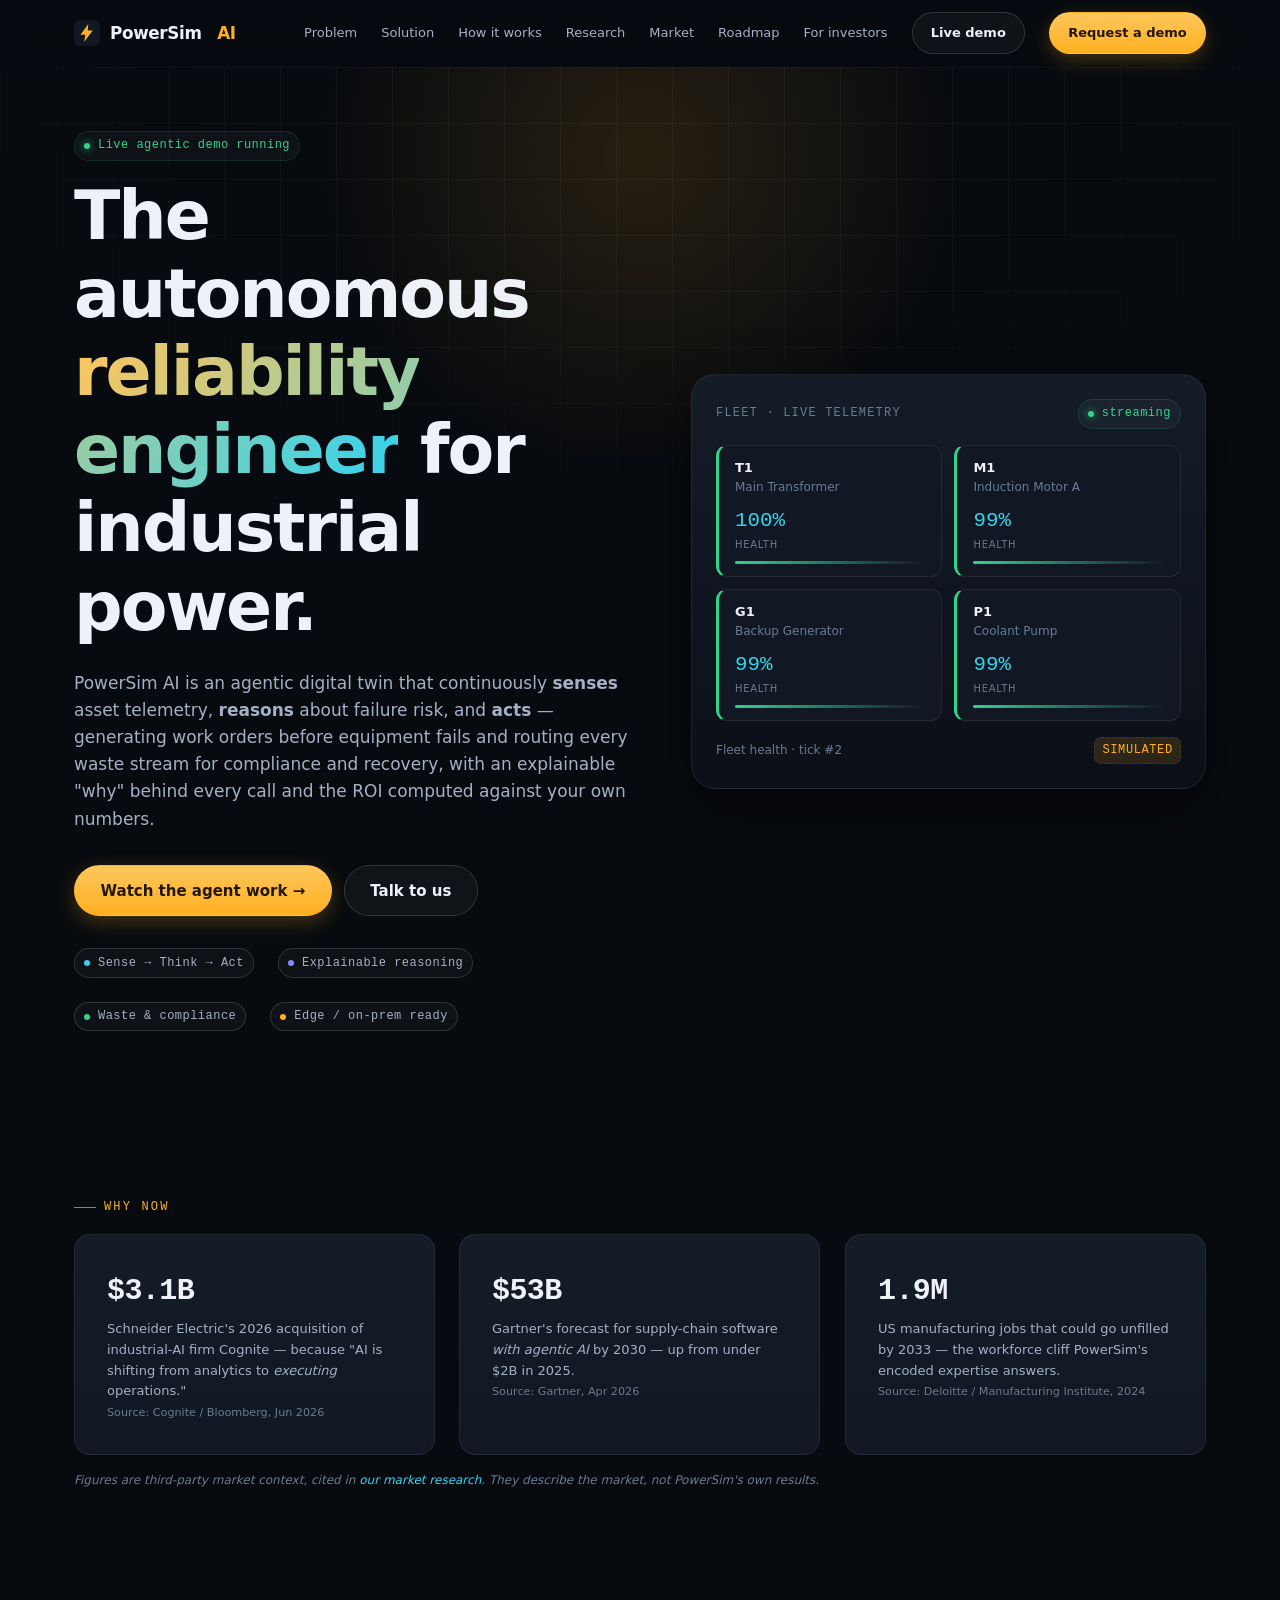
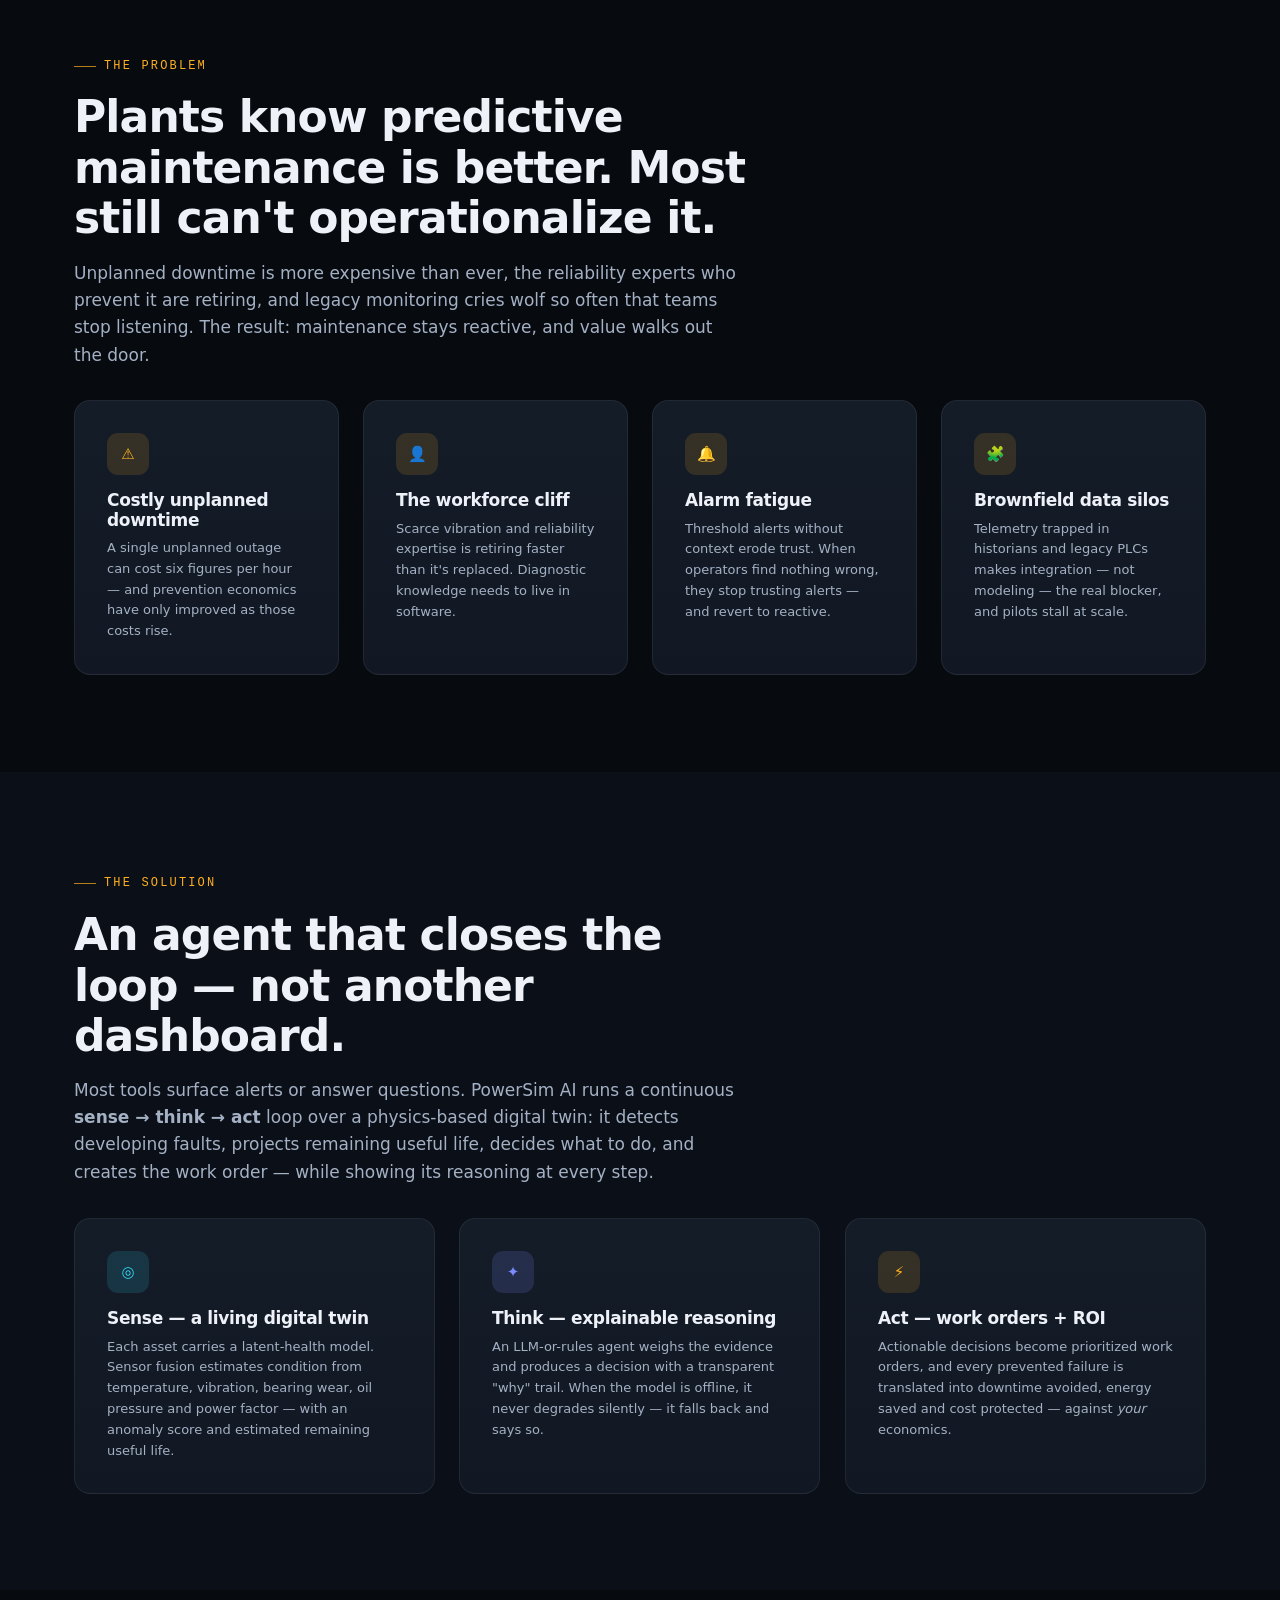
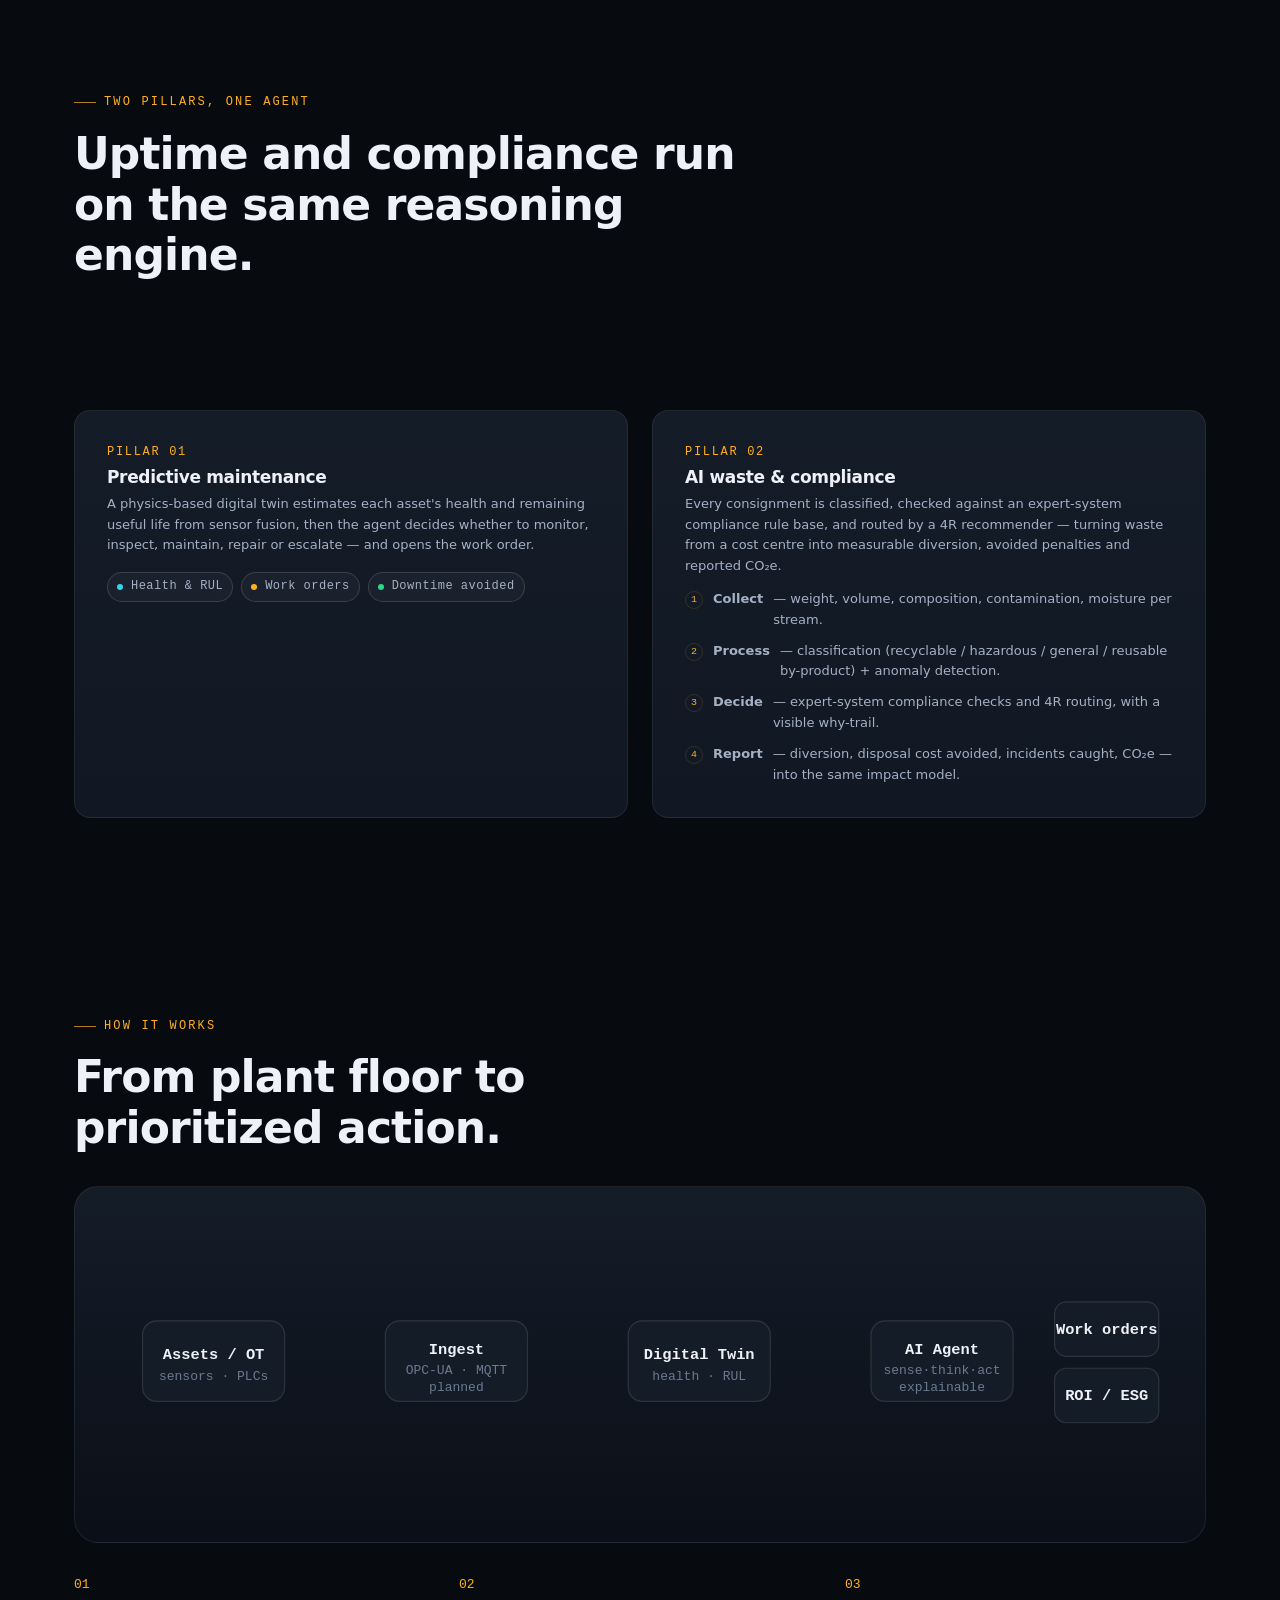
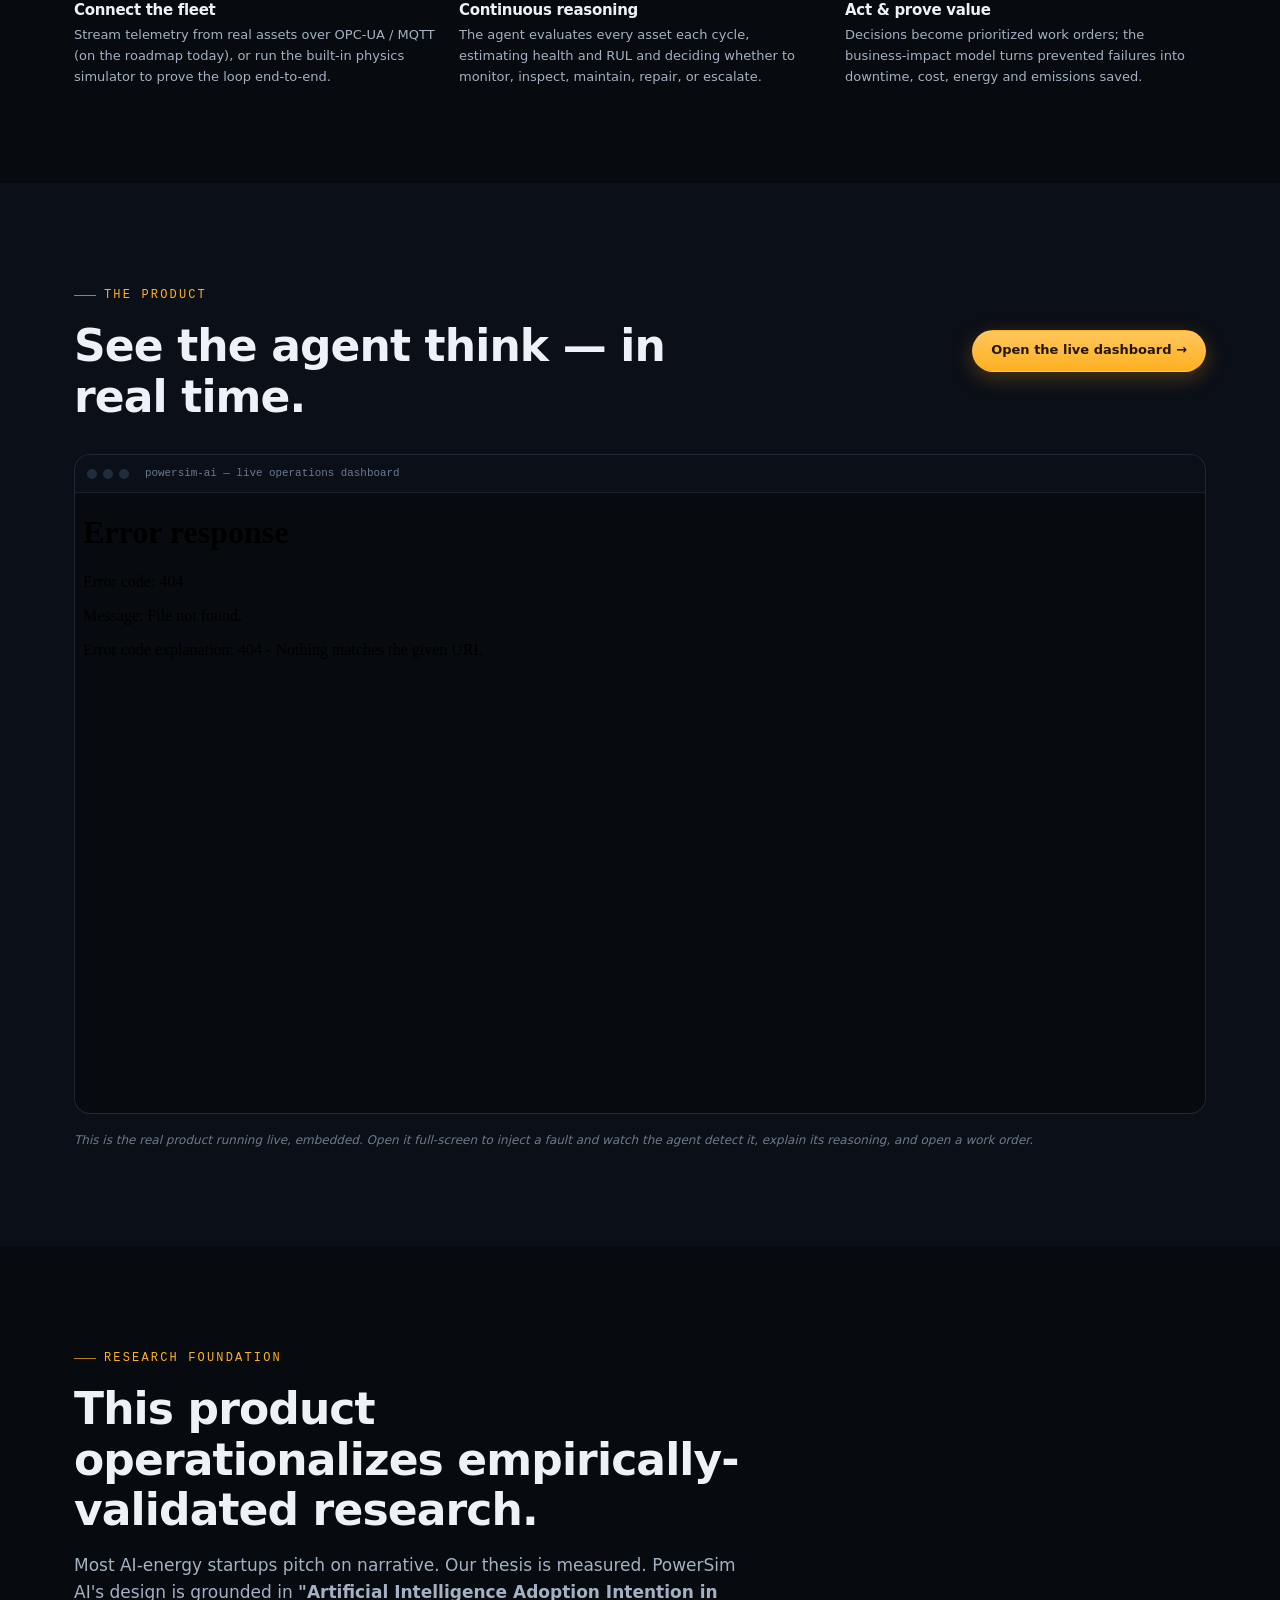
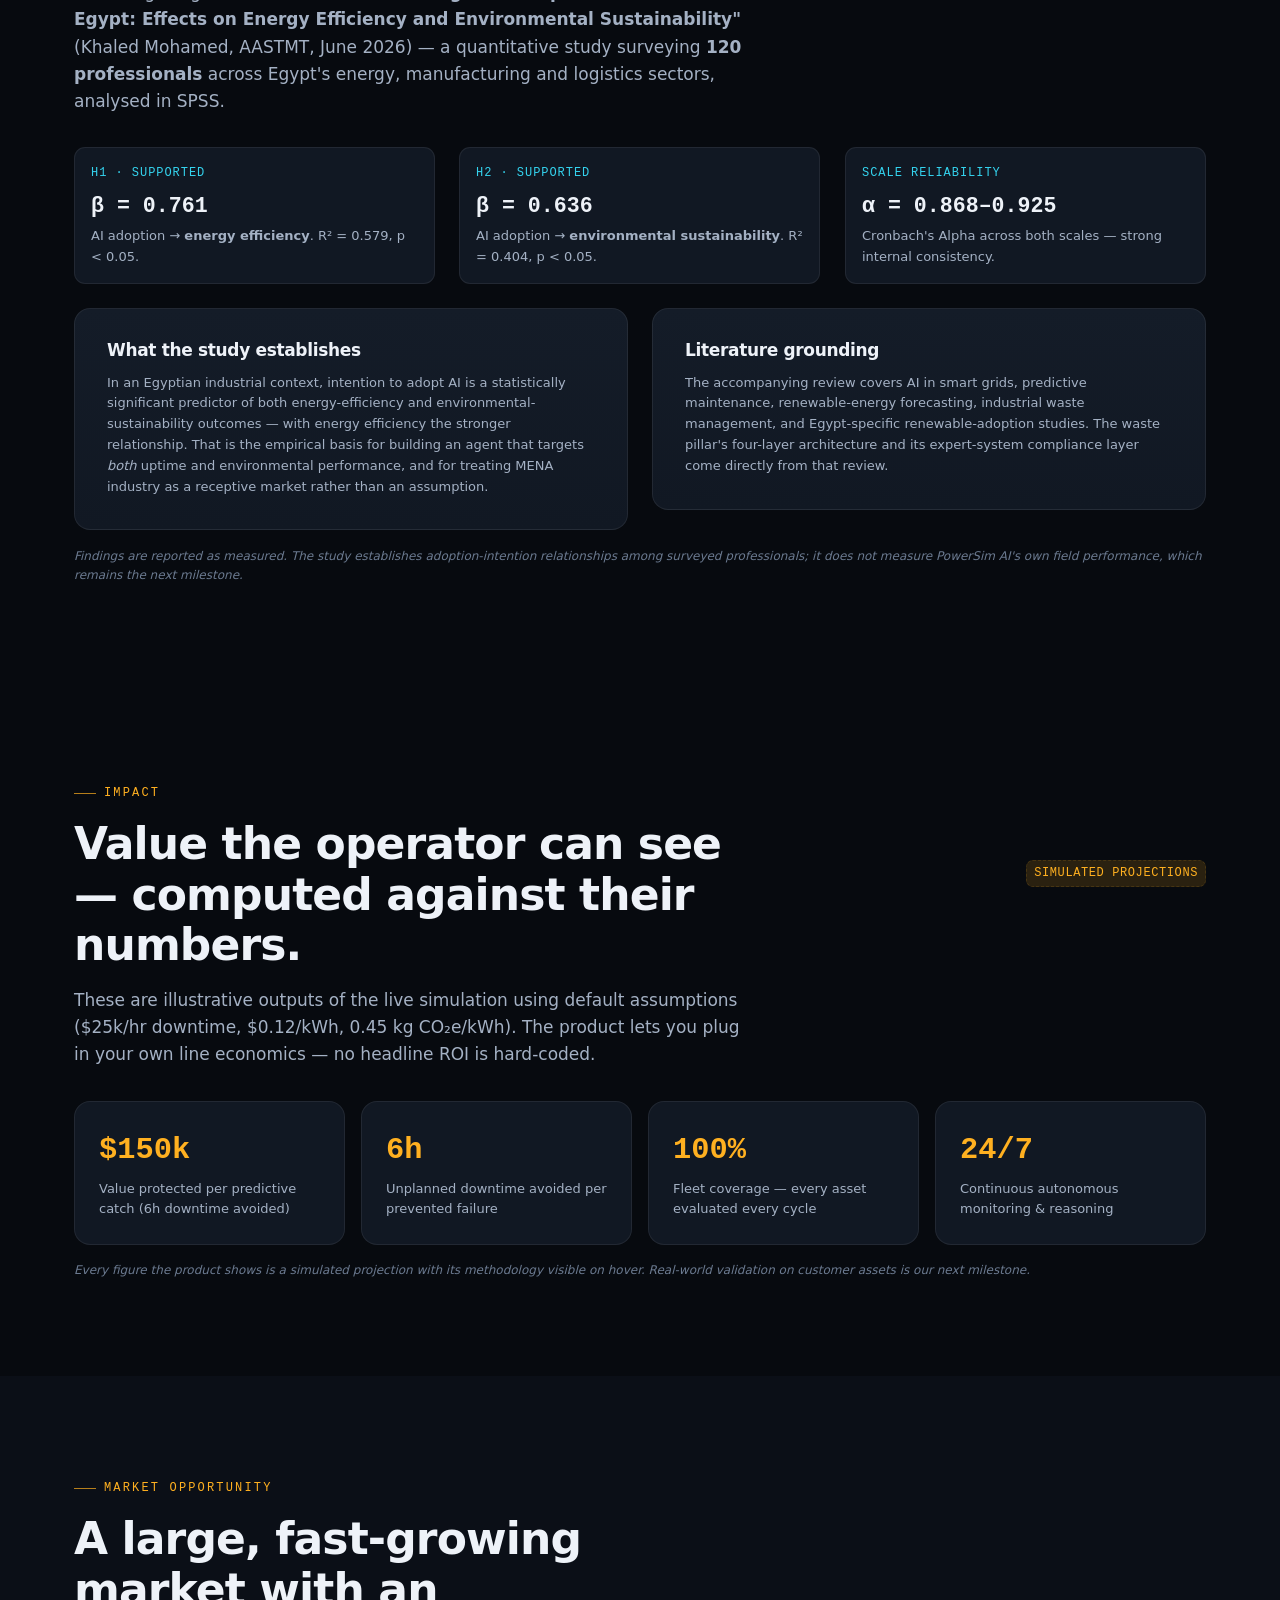
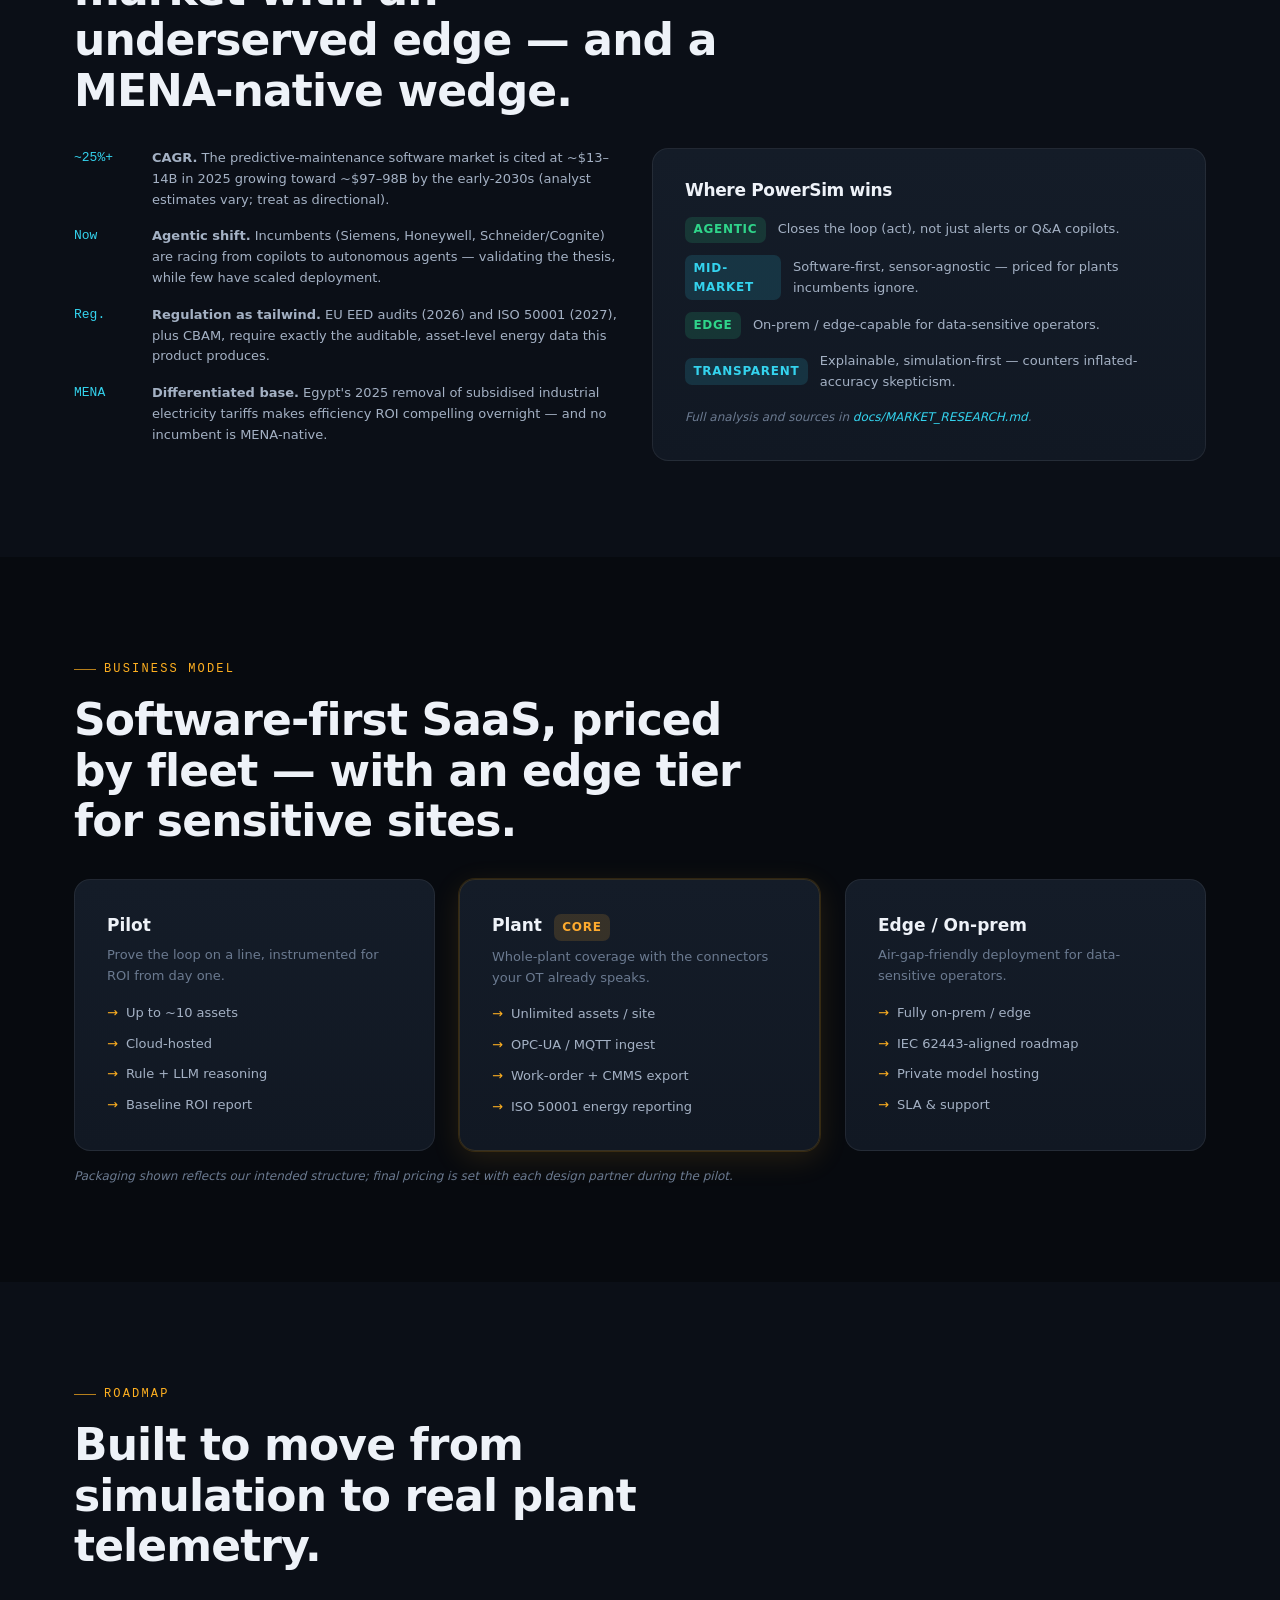
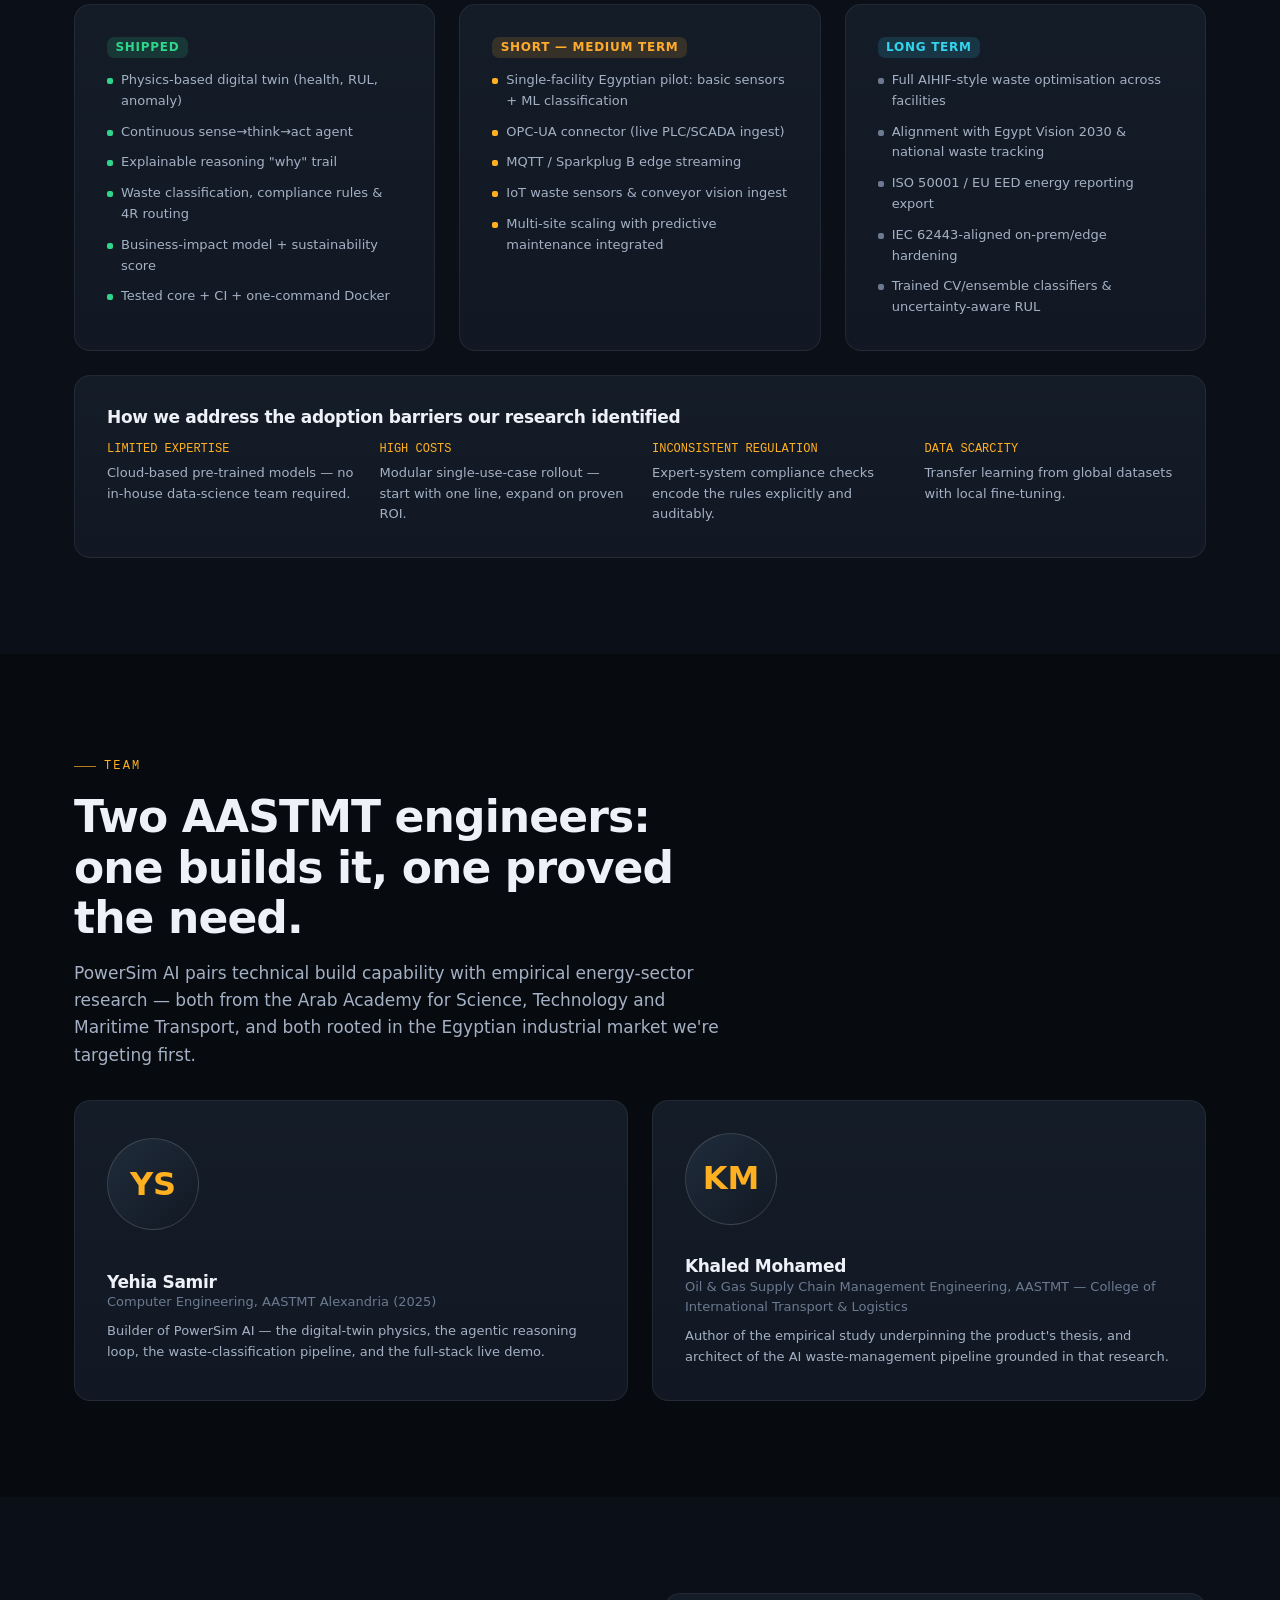
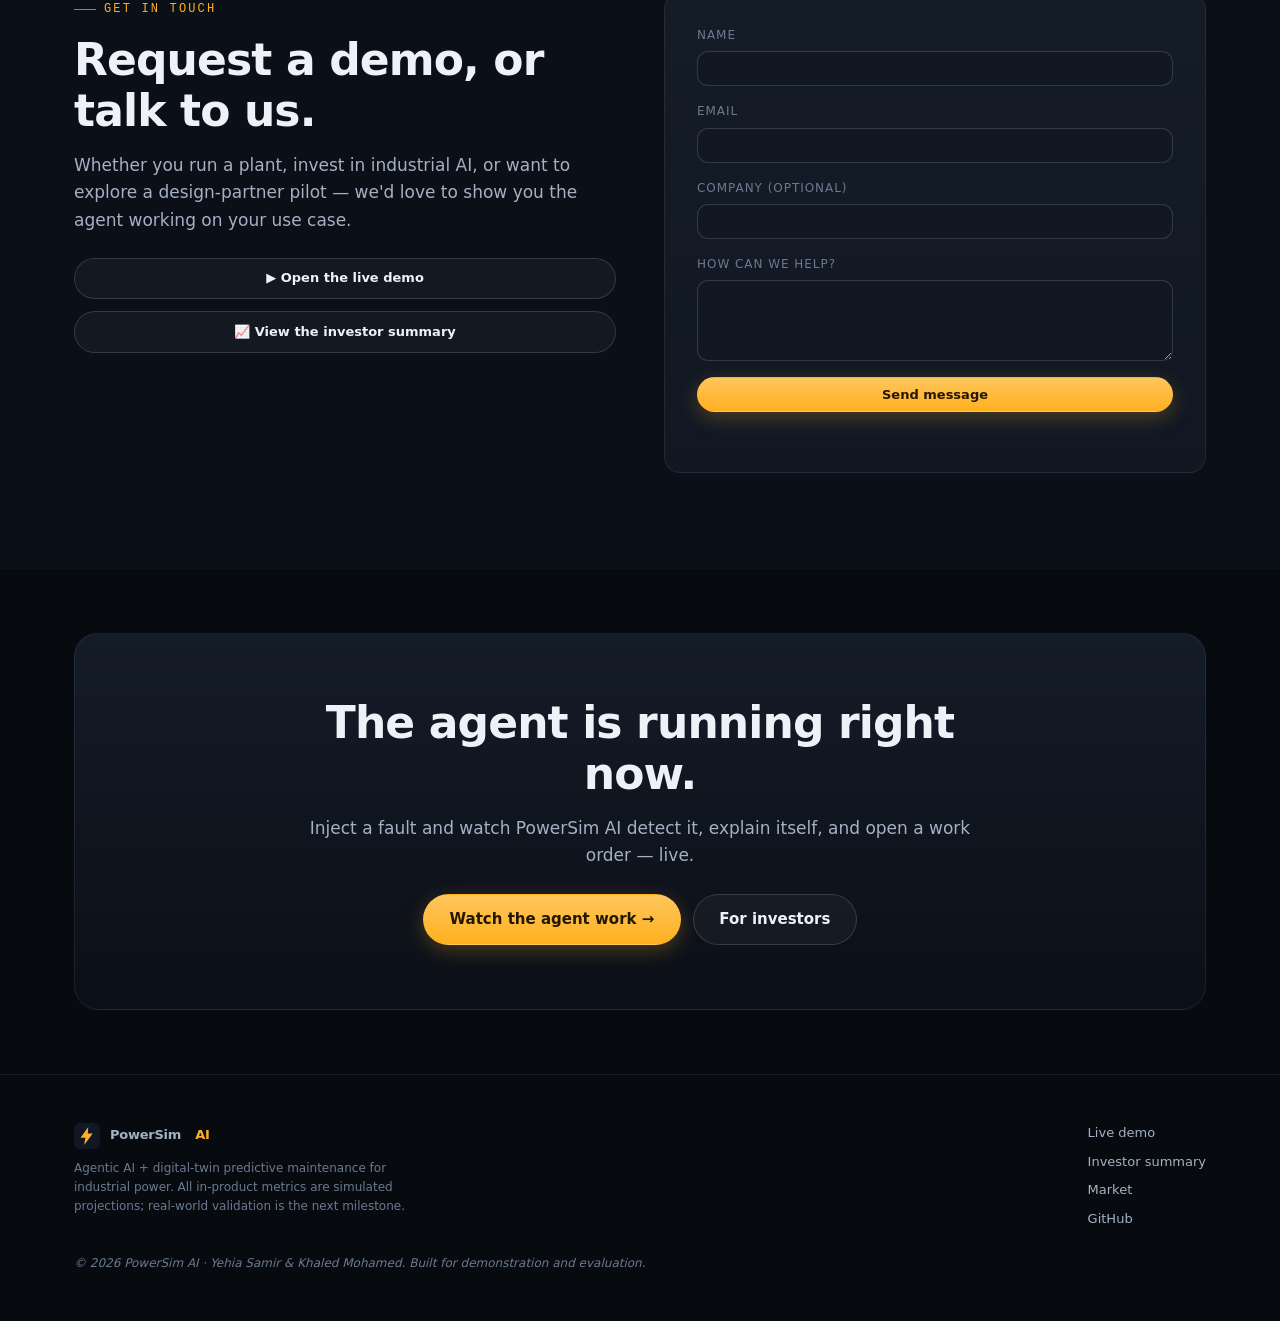
==== public/index.html @ 6324406c "feat(demo): client-side sim engine + static bundle for Vercel Vercel's serverless model has no alway" ====
<!DOCTYPE html>
<html lang="en">
<head>
  <meta charset="UTF-8" />
  <meta name="viewport" content="width=device-width, initial-scale=1.0" />
  <title>PowerSim AI — Autonomous predictive maintenance for industrial power</title>
  <meta name="description" content="PowerSim AI is an agentic digital twin that continuously senses, reasons, and acts on industrial power-asset health — catching failures before they happen and proving the ROI. Live, explainable, deployment-ready." />

  <!-- Open Graph / Twitter -->
  <meta property="og:type" content="website" />
  <meta property="og:title" content="PowerSim AI — Autonomous predictive maintenance for industrial power" />
  <meta property="og:description" content="An agentic digital twin that senses, reasons, and acts on industrial asset health — with an explainable why-trail and provable ROI." />
  <meta property="og:image" content="/static/assets/og-image.svg" />
  <meta name="twitter:card" content="summary_large_image" />
  <meta name="twitter:title" content="PowerSim AI — Autonomous predictive maintenance" />
  <meta name="twitter:description" content="Agentic digital twin for industrial power. Sense → think → act, explainable, deployment-ready." />

  <link rel="icon" href="data:image/svg+xml,%3Csvg xmlns='http://www.w3.org/2000/svg' viewBox='0 0 32 32'%3E%3Crect width='32' height='32' rx='7' fill='%23070a0f'/%3E%3Cpath d='M17.5 5 8 18h6l-1.5 9L23 13h-6z' fill='%23ffb020'/%3E%3C/svg%3E" />
  <link rel="stylesheet" href="/static/assets/design-system.css" />
  <style>
    /* ---- Page-specific ---- */
    .nav {
      position: sticky; top: 0; z-index: 50;
      backdrop-filter: blur(12px);
      background: rgba(7, 10, 15, 0.6);
      border-bottom: 1px solid transparent;
      transition: background 0.3s, border-color 0.3s;
    }
    .nav.scrolled { background: rgba(7, 10, 15, 0.9); border-bottom-color: var(--border); }
    .nav-inner { display: flex; align-items: center; justify-content: space-between; height: 66px; }
    .brand { display: flex; align-items: center; gap: 10px; font-weight: 800; color: var(--text-0); letter-spacing: -0.02em; font-size: 1.05rem; }
    .brand svg { width: 26px; height: 26px; }
    .nav-links { display: flex; align-items: center; gap: var(--s-5); }
    .nav-links a.link { font-size: var(--fs-sm); color: var(--text-1); transition: color 0.2s; }
    .nav-links a.link:hover { color: var(--text-0); }
    .nav-toggle { display: none; background: none; border: 0; color: var(--text-0); cursor: pointer; }

    /* Hero */
    .hero { position: relative; overflow: hidden; padding-top: var(--s-8); padding-bottom: var(--s-9); }
    .hero-glow { position: absolute; top: -20%; left: 50%; transform: translateX(-50%); width: 900px; height: 600px;
      background: radial-gradient(circle, rgba(255,176,32,0.13), transparent 60%); pointer-events: none; }
    .hero-inner { position: relative; display: grid; grid-template-columns: 1.05fr 0.95fr; gap: var(--s-7); align-items: center; }
    .hero h1 { font-size: var(--fs-3xl); letter-spacing: -0.03em; }
    .hero h1 .grad { background: linear-gradient(120deg, var(--accent-hi), var(--cyan)); -webkit-background-clip: text; background-clip: text; color: transparent; }
    .hero p.lead { margin-top: var(--s-5); font-size: var(--fs-md); color: var(--text-1); max-width: 54ch; }
    .hero-cta { margin-top: var(--s-6); display: flex; gap: var(--s-3); flex-wrap: wrap; }
    .hero-meta { margin-top: var(--s-6); display: flex; gap: var(--s-5); flex-wrap: wrap; align-items: center; }

    /* Hero panel — live telemetry mock */
    .hero-panel { background: linear-gradient(180deg, var(--surface), var(--bg-1)); border: 1px solid var(--border); border-radius: var(--r-xl); padding: var(--s-5); box-shadow: var(--shadow-lg); }
    .hp-head { display: flex; justify-content: space-between; align-items: center; margin-bottom: var(--s-4); }
    .hp-title { font-family: var(--font-mono); font-size: var(--fs-xs); letter-spacing: 0.1em; text-transform: uppercase; color: var(--text-2); }
    .hp-assets { display: grid; grid-template-columns: 1fr 1fr; gap: var(--s-3); }
    .hp-asset { background: var(--bg-2); border: 1px solid var(--border); border-radius: var(--r-md); padding: var(--s-3) var(--s-4); border-left: 3px solid var(--ok); }
    .hp-asset.warn { border-left-color: var(--warn); }
    .hp-asset.crit { border-left-color: var(--crit); }
    .hp-asset .id { font-weight: 700; color: var(--text-0); font-size: var(--fs-sm); }
    .hp-asset .nm { font-size: var(--fs-xs); color: var(--text-2); }
    .hp-asset .val { font-family: var(--font-mono); font-size: 1.3rem; color: var(--cyan); margin-top: 6px; }
    .hp-asset .lbl { font-size: 0.62rem; color: var(--text-2); text-transform: uppercase; letter-spacing: 0.08em; }
    .hp-spark { height: 3px; border-radius: 2px; margin-top: 8px; background: linear-gradient(90deg, var(--ok), transparent); }
    .hp-foot { margin-top: var(--s-4); display: flex; justify-content: space-between; align-items: center; font-size: var(--fs-xs); color: var(--text-2); }

    /* Stat strip */
    .stat-strip { display: grid; grid-template-columns: repeat(3, 1fr); gap: var(--s-5); }
    .stat-strip .stat { text-align: left; }
    .stat .num { font-family: var(--font-mono); font-size: var(--fs-xl); color: var(--text-0); font-weight: 700; letter-spacing: -0.02em; }
    .stat .cap { font-size: var(--fs-sm); color: var(--text-1); margin-top: 4px; }
    .stat .src { font-size: 0.7rem; color: var(--text-2); margin-top: 2px; }

    /* Feature cards */
    .feature .ic { width: 42px; height: 42px; border-radius: var(--r-md); display: grid; place-items: center; background: var(--accent-dim); color: var(--accent); margin-bottom: var(--s-4); }
    .feature h3 { font-size: var(--fs-md); margin-bottom: var(--s-2); }
    .feature p { font-size: var(--fs-sm); color: var(--text-1); }

    /* How it works / architecture */
    .arch { background: linear-gradient(180deg, var(--surface), var(--bg-1)); border: 1px solid var(--border); border-radius: var(--r-xl); padding: var(--s-6); }
    .arch svg { width: 100%; height: auto; }
    .steps { display: grid; grid-template-columns: repeat(3, 1fr); gap: var(--s-5); margin-top: var(--s-6); }
    .step .n { font-family: var(--font-mono); color: var(--accent); font-size: var(--fs-sm); }
    .step h4 { font-size: var(--fs-base); margin: 6px 0; }
    .step p { font-size: var(--fs-sm); color: var(--text-1); }

    /* Product preview */
    .shot { border: 1px solid var(--border); border-radius: var(--r-lg); overflow: hidden; background: var(--bg-2); position: relative; }
    .shot-ph { aspect-ratio: 16/9; display: grid; place-items: center; color: var(--text-2); font-size: var(--fs-sm); text-align: center; padding: var(--s-5);
      background: repeating-linear-gradient(45deg, rgba(255,255,255,0.02) 0 12px, transparent 12px 24px); }
    .browser-bar { display: flex; gap: 6px; align-items: center; padding: 10px 12px; border-bottom: 1px solid var(--border); background: var(--bg-1); }
    .browser-bar i { width: 10px; height: 10px; border-radius: 50%; background: var(--surface-3); display: block; flex: none; }
    .demo-frame { width: 100%; height: 620px; border: 0; display: block; background: var(--bg-0); }
    @media (max-width: 900px) { .demo-frame { height: 460px; } }

    /* Research foundation */
    .finding { background: var(--bg-2); border: 1px solid var(--border); border-radius: var(--r-md); padding: var(--s-4); }
    .finding .h { font-family: var(--font-mono); font-size: var(--fs-xs); color: var(--cyan); letter-spacing: 0.08em; }
    .finding .stat { font-family: var(--font-mono); font-size: 1.35rem; color: var(--text-0); font-weight: 700; margin: 6px 0 2px; }
    .finding .d { font-size: var(--fs-sm); color: var(--text-1); }
    .pillar { display: flex; flex-direction: column; height: 100%; }
    .pillar .pnum { font-family: var(--font-mono); font-size: var(--fs-xs); color: var(--accent); letter-spacing: 0.14em; }
    .layers { list-style: none; counter-reset: l; display: flex; flex-direction: column; gap: 10px; margin-top: var(--s-3); }
    .layers li { counter-increment: l; display: flex; gap: 10px; font-size: var(--fs-sm); color: var(--text-1); }
    .layers li::before { content: counter(l); font-family: var(--font-mono); font-size: 0.62rem; color: var(--accent);
      border: 1px solid var(--accent-dim); border-radius: 50%; width: 18px; height: 18px; display: grid; place-items: center; flex: none; margin-top: 2px; }

    /* Impact */
    .impact-grid { display: grid; grid-template-columns: repeat(4, 1fr); gap: var(--s-4); }
    .impact-card { background: var(--bg-2); border: 1px solid var(--border); border-radius: var(--r-lg); padding: var(--s-5); }
    .impact-card .v { font-family: var(--font-mono); font-size: 1.9rem; color: var(--accent); font-weight: 700; }
    .impact-card .k { font-size: var(--fs-sm); color: var(--text-1); margin-top: 4px; }

    /* Market */
    .market-list { display: flex; flex-direction: column; gap: var(--s-4); }
    .market-item { display: flex; gap: var(--s-4); align-items: flex-start; }
    .market-item .mk { font-family: var(--font-mono); color: var(--cyan); font-size: var(--fs-sm); min-width: 62px; }
    .market-item p { font-size: var(--fs-sm); color: var(--text-1); }

    /* Pricing / business model */
    .tier { display: flex; flex-direction: column; height: 100%; }
    .tier .tname { font-size: var(--fs-md); color: var(--text-0); font-weight: 700; }
    .tier .tdesc { font-size: var(--fs-sm); color: var(--text-2); margin: 6px 0 var(--s-4); }
    .tier ul { list-style: none; display: flex; flex-direction: column; gap: 10px; font-size: var(--fs-sm); }
    .tier li { display: flex; gap: 8px; }
    .tier li::before { content: "→"; color: var(--accent); }
    .tier.featured { border-color: var(--accent-dim); box-shadow: var(--glow-accent); }

    /* Roadmap */
    .road { display: grid; grid-template-columns: repeat(3, 1fr); gap: var(--s-5); }
    .road-col h4 { font-size: var(--fs-base); margin-bottom: var(--s-3); display: flex; align-items: center; gap: 8px; }
    .road-col ul { list-style: none; display: flex; flex-direction: column; gap: 10px; }
    .road-col li { font-size: var(--fs-sm); color: var(--text-1); display: flex; gap: 8px; align-items: baseline; }
    .road-col li .b { width: 6px; height: 6px; border-radius: 2px; background: var(--text-2); margin-top: 6px; flex: none; }
    .road-col.now li .b { background: var(--ok); }
    .road-col.next li .b { background: var(--accent); }

    /* Founder */
    .founder { display: flex; gap: var(--s-6); align-items: center; flex-wrap: wrap; }
    .founder .avatar { width: 92px; height: 92px; border-radius: 50%; background: linear-gradient(135deg, var(--surface-3), var(--bg-2)); display: grid; place-items: center; font-size: 2rem; font-weight: 800; color: var(--accent); border: 1px solid var(--border-strong); flex: none; }

    /* Contact */
    .contact-grid { display: grid; grid-template-columns: 1fr 1fr; gap: var(--s-7); align-items: start; }
    .field { display: flex; flex-direction: column; gap: 6px; margin-bottom: var(--s-4); }
    .field label { font-size: var(--fs-xs); text-transform: uppercase; letter-spacing: 0.08em; color: var(--text-2); }
    .field input, .field textarea {
      background: var(--bg-2); border: 1px solid var(--border-strong); border-radius: var(--r-md);
      padding: 0.7em 0.9em; color: var(--text-0); font-family: inherit; font-size: var(--fs-sm); resize: vertical;
    }
    .field input:focus, .field textarea:focus { outline: none; border-color: var(--accent); }
    .form-msg { font-size: var(--fs-sm); margin-top: var(--s-3); min-height: 1.2em; }

    /* Footer */
    .footer { border-top: 1px solid var(--border); padding-block: var(--s-7); }
    .footer-grid { display: flex; justify-content: space-between; gap: var(--s-6); flex-wrap: wrap; }
    .footer a { color: var(--text-1); font-size: var(--fs-sm); }
    .footer a:hover { color: var(--text-0); }

    .cta-band { text-align: center; background: linear-gradient(180deg, var(--surface), var(--bg-1)); border: 1px solid var(--border); border-radius: var(--r-xl); padding: var(--s-8) var(--s-5); }

    @media (max-width: 900px) {
      .hero-inner { grid-template-columns: 1fr; }
      .stat-strip, .steps, .impact-grid, .road, .contact-grid { grid-template-columns: 1fr; }
      .nav-links { position: fixed; inset: 66px 0 auto 0; flex-direction: column; align-items: stretch; gap: 0;
        background: var(--bg-1); border-bottom: 1px solid var(--border); padding: var(--s-4); display: none; }
      .nav-links.open { display: flex; }
      .nav-links a.link { padding: 12px 4px; }
      .nav-toggle { display: block; }
      .impact-grid { grid-template-columns: 1fr 1fr; }
    }
  </style>
</head>
<body>
  <!-- ===================== NAV ===================== -->
  <nav class="nav" data-nav>
    <div class="container nav-inner">
      <a class="brand" href="/">
        <svg viewBox="0 0 32 32" aria-hidden="true"><rect width="32" height="32" rx="7" fill="#111823"/><path d="M17.5 5 8 18h6l-1.5 9L23 13h-6z" fill="#ffb020"/></svg>
        PowerSim<span style="color:var(--accent)">&nbsp;AI</span>
      </a>
      <div class="nav-links" data-nav-links>
        <a class="link" href="#problem">Problem</a>
        <a class="link" href="#solution">Solution</a>
        <a class="link" href="#how">How it works</a>
        <a class="link" href="#research">Research</a>
        <a class="link" href="#market">Market</a>
        <a class="link" href="#roadmap">Roadmap</a>
        <a class="link" href="/pitch">For investors</a>
        <a class="btn btn-ghost" href="/dashboard">Live demo</a>
        <a class="btn btn-primary" href="#contact">Request a demo</a>
      </div>
      <button class="nav-toggle" data-nav-toggle aria-label="Menu">
        <svg width="24" height="24" viewBox="0 0 24 24" fill="none" stroke="currentColor" stroke-width="2"><path d="M3 6h18M3 12h18M3 18h18"/></svg>
      </button>
    </div>
  </nav>

  <!-- ===================== HERO ===================== -->
  <header class="hero">
    <div class="hero-glow"></div>
    <div class="grid-bg"></div>
    <div class="container hero-inner">
      <div class="reveal">
        <span class="chip chip--live"><span class="dot"></span>Live agentic demo running</span>
        <h1 style="margin-top:var(--s-4)">The autonomous <span class="grad">reliability engineer</span> for industrial power.</h1>
        <p class="lead">PowerSim AI is an agentic digital twin that continuously <strong>senses</strong> asset telemetry, <strong>reasons</strong> about failure risk, and <strong>acts</strong> — generating work orders before equipment fails and routing every waste stream for compliance and recovery, with an explainable "why" behind every call and the ROI computed against your own numbers.</p>
        <div class="hero-cta">
          <a class="btn btn-primary btn-lg" href="/dashboard">Watch the agent work →</a>
          <a class="btn btn-ghost btn-lg" href="#contact">Talk to us</a>
        </div>
        <div class="hero-meta">
          <span class="chip"><span class="dot" style="background:var(--cyan)"></span>Sense → Think → Act</span>
          <span class="chip"><span class="dot" style="background:var(--indigo)"></span>Explainable reasoning</span>
          <span class="chip"><span class="dot" style="background:var(--ok)"></span>Waste &amp; compliance</span>
          <span class="chip"><span class="dot" style="background:var(--accent)"></span>Edge / on-prem ready</span>
        </div>
      </div>

      <!-- Live-style telemetry panel (fed by the real API when available) -->
      <div class="hero-panel reveal d1" id="hero-panel">
        <div class="hp-head">
          <span class="hp-title">Fleet · live telemetry</span>
          <span class="chip chip--live"><span class="dot"></span>streaming</span>
        </div>
        <div class="hp-assets" id="hp-assets">
          <div class="hp-asset"><div class="id">T1</div><div class="nm">Main Transformer</div><div class="val" data-metric="T1">—</div><div class="lbl">Health</div><div class="hp-spark"></div></div>
          <div class="hp-asset"><div class="id">M1</div><div class="nm">Induction Motor A</div><div class="val" data-metric="M1">—</div><div class="lbl">Health</div><div class="hp-spark"></div></div>
          <div class="hp-asset"><div class="id">G1</div><div class="nm">Backup Generator</div><div class="val" data-metric="G1">—</div><div class="lbl">Health</div><div class="hp-spark"></div></div>
          <div class="hp-asset"><div class="id">P1</div><div class="nm">Coolant Pump</div><div class="val" data-metric="P1">—</div><div class="lbl">Health</div><div class="hp-spark"></div></div>
        </div>
        <div class="hp-foot">
          <span id="hp-status">Connecting to live demo…</span>
          <span class="sim-tag">SIMULATED</span>
        </div>
      </div>
    </div>
  </header>

  <!-- ===================== WHY NOW / STAT STRIP ===================== -->
  <section class="section section--tight">
    <div class="container">
      <p class="eyebrow reveal">Why now</p>
      <div class="stat-strip">
        <div class="stat card reveal">
          <div class="num">$<span data-count="3.1" data-decimals="1">0</span>B</div>
          <div class="cap">Schneider Electric's 2026 acquisition of industrial-AI firm Cognite — because "AI is shifting from analytics to <em>executing</em> operations."</div>
          <div class="src">Source: Cognite / Bloomberg, Jun 2026</div>
        </div>
        <div class="stat card reveal d1">
          <div class="num">$<span data-count="53" data-decimals="0">0</span>B</div>
          <div class="cap">Gartner's forecast for supply-chain software <em>with agentic AI</em> by 2030 — up from under $2B in 2025.</div>
          <div class="src">Source: Gartner, Apr 2026</div>
        </div>
        <div class="stat card reveal d2">
          <div class="num"><span data-count="1.9" data-decimals="1">0</span>M</div>
          <div class="cap">US manufacturing jobs that could go unfilled by 2033 — the workforce cliff PowerSim's encoded expertise answers.</div>
          <div class="src">Source: Deloitte / Manufacturing Institute, 2024</div>
        </div>
      </div>
      <p class="note" style="margin-top:var(--s-4)">Figures are third-party market context, cited in <a href="https://github.com/yehiasamir27/powersim-ai/blob/main/docs/MARKET_RESEARCH.md" class="text-cyan">our market research</a>. They describe the market, not PowerSim's own results.</p>
    </div>
  </section>

  <!-- ===================== PROBLEM ===================== -->
  <section class="section" id="problem">
    <div class="container">
      <p class="eyebrow reveal">The problem</p>
      <h2 class="section-title reveal">Plants know predictive maintenance is better. Most still can't operationalize it.</h2>
      <p class="section-lead reveal">Unplanned downtime is more expensive than ever, the reliability experts who prevent it are retiring, and legacy monitoring cries wolf so often that teams stop listening. The result: maintenance stays reactive, and value walks out the door.</p>
      <div class="grid grid-4" style="margin-top:var(--s-6)">
        <div class="card feature reveal">
          <div class="ic">⚠</div>
          <h3>Costly unplanned downtime</h3>
          <p>A single unplanned outage can cost six figures per hour — and prevention economics have only improved as those costs rise.</p>
        </div>
        <div class="card feature reveal d1">
          <div class="ic">👤</div>
          <h3>The workforce cliff</h3>
          <p>Scarce vibration and reliability expertise is retiring faster than it's replaced. Diagnostic knowledge needs to live in software.</p>
        </div>
        <div class="card feature reveal d2">
          <div class="ic">🔔</div>
          <h3>Alarm fatigue</h3>
          <p>Threshold alerts without context erode trust. When operators find nothing wrong, they stop trusting alerts — and revert to reactive.</p>
        </div>
        <div class="card feature reveal d3">
          <div class="ic">🧩</div>
          <h3>Brownfield data silos</h3>
          <p>Telemetry trapped in historians and legacy PLCs makes integration — not modeling — the real blocker, and pilots stall at scale.</p>
        </div>
      </div>
    </div>
  </section>

  <!-- ===================== SOLUTION ===================== -->
  <section class="section" id="solution" style="background:var(--bg-1)">
    <div class="container">
      <p class="eyebrow reveal">The solution</p>
      <h2 class="section-title reveal">An agent that closes the loop — not another dashboard.</h2>
      <p class="section-lead reveal">Most tools surface alerts or answer questions. PowerSim AI runs a continuous <strong>sense → think → act</strong> loop over a physics-based digital twin: it detects developing faults, projects remaining useful life, decides what to do, and creates the work order — while showing its reasoning at every step.</p>
      <div class="grid grid-3" style="margin-top:var(--s-6)">
        <div class="card feature reveal">
          <div class="ic" style="background:var(--cyan-dim);color:var(--cyan)">◎</div>
          <h3>Sense — a living digital twin</h3>
          <p>Each asset carries a latent-health model. Sensor fusion estimates condition from temperature, vibration, bearing wear, oil pressure and power factor — with an anomaly score and estimated remaining useful life.</p>
        </div>
        <div class="card feature reveal d1">
          <div class="ic" style="background:var(--indigo-dim);color:var(--indigo)">✦</div>
          <h3>Think — explainable reasoning</h3>
          <p>An LLM-or-rules agent weighs the evidence and produces a decision with a transparent "why" trail. When the model is offline, it never degrades silently — it falls back and says so.</p>
        </div>
        <div class="card feature reveal d2">
          <div class="ic">⚡</div>
          <h3>Act — work orders + ROI</h3>
          <p>Actionable decisions become prioritized work orders, and every prevented failure is translated into downtime avoided, energy saved and cost protected — against <em>your</em> economics.</p>
        </div>
      </div>
    </div>
  </section>

  <!-- ===================== TWO PILLARS ===================== -->
  <section class="section" id="pillars">
    <div class="container">
      <p class="eyebrow reveal">Two pillars, one agent</p>
      <h2 class="section-title reveal">Uptime and compliance run on the same reasoning engine.</h2>
      <p class="section-lead reveal">Degrading equipment doesn't just risk downtime — it produces more scrap, more contamination, and more regulatory exposure. PowerSim models both, so a single agent reasons across asset health <em>and</em> the waste it generates.</p>
      <div class="grid grid-2" style="margin-top:var(--s-6)">
        <div class="card pillar reveal">
          <div class="pnum">PILLAR 01</div>
          <h3 style="font-size:var(--fs-md); margin:6px 0">Predictive maintenance</h3>
          <p style="font-size:var(--fs-sm)">A physics-based digital twin estimates each asset's health and remaining useful life from sensor fusion, then the agent decides whether to monitor, inspect, maintain, repair or escalate — and opens the work order.</p>
          <div class="row wrap gap-2" style="margin-top:var(--s-4)">
            <span class="chip"><span class="dot" style="background:var(--cyan)"></span>Health &amp; RUL</span>
            <span class="chip"><span class="dot" style="background:var(--accent)"></span>Work orders</span>
            <span class="chip"><span class="dot" style="background:var(--ok)"></span>Downtime avoided</span>
          </div>
        </div>
        <div class="card pillar reveal d1">
          <div class="pnum">PILLAR 02</div>
          <h3 style="font-size:var(--fs-md); margin:6px 0">AI waste &amp; compliance</h3>
          <p style="font-size:var(--fs-sm)">Every consignment is classified, checked against an expert-system compliance rule base, and routed by a 4R recommender — turning waste from a cost centre into measurable diversion, avoided penalties and reported CO₂e.</p>
          <ol class="layers">
            <li><strong>Collect</strong> — weight, volume, composition, contamination, moisture per stream.</li>
            <li><strong>Process</strong> — classification (recyclable / hazardous / general / reusable by-product) + anomaly detection.</li>
            <li><strong>Decide</strong> — expert-system compliance checks and 4R routing, with a visible why-trail.</li>
            <li><strong>Report</strong> — diversion, disposal cost avoided, incidents caught, CO₂e — into the same impact model.</li>
          </ol>
        </div>
      </div>
    </div>
  </section>

  <!-- ===================== HOW IT WORKS ===================== -->
  <section class="section" id="how">
    <div class="container">
      <p class="eyebrow reveal">How it works</p>
      <h2 class="section-title reveal">From plant floor to prioritized action.</h2>
      <div class="arch reveal" style="margin-top:var(--s-6)">
        <svg viewBox="0 0 900 240" role="img" aria-label="Architecture: sensors to ingestion to digital twin to agent to actions">
          <defs>
            <linearGradient id="flowg" x1="0" y1="0" x2="1" y2="0">
              <stop offset="0" stop-color="#34d3ee"/><stop offset="1" stop-color="#ffb020"/>
            </linearGradient>
            <style>
              .node{fill:#141c28;stroke:rgba(255,255,255,0.12);}
              .nt{fill:#eef2f8;font:600 13px var(--font-mono,monospace);}
              .ns{fill:#6b7a90;font:11px var(--font-mono,monospace);}
              .flowline{stroke:url(#flowg);stroke-width:2;fill:none;stroke-dasharray:6 6;animation:flow 1.1s linear infinite;}
              .plan{stroke-dasharray:4 4;stroke:#6b7a90;fill:none;stroke-width:1.5;}
            </style>
          </defs>
          <!-- connectors -->
          <path class="flowline" d="M150 120 H235"/>
          <path class="flowline" d="M355 120 H440"/>
          <path class="flowline" d="M560 120 H645"/>
          <path class="flowline" d="M765 120 H820" transform="translate(-5,0)"/>
          <!-- nodes -->
          <g>
            <rect class="node" x="30" y="86" width="120" height="68" rx="12"/>
            <text class="nt" x="90" y="118" text-anchor="middle">Assets / OT</text>
            <text class="ns" x="90" y="136" text-anchor="middle">sensors · PLCs</text>
          </g>
          <g>
            <rect class="node" x="235" y="86" width="120" height="68" rx="12"/>
            <text class="nt" x="295" y="114" text-anchor="middle">Ingest</text>
            <text class="ns" x="295" y="131" text-anchor="middle">OPC-UA · MQTT</text>
            <text class="ns" x="295" y="145" text-anchor="middle" fill="#ffb020">planned</text>
          </g>
          <g>
            <rect class="node" x="440" y="86" width="120" height="68" rx="12"/>
            <text class="nt" x="500" y="118" text-anchor="middle">Digital Twin</text>
            <text class="ns" x="500" y="136" text-anchor="middle">health · RUL</text>
          </g>
          <g>
            <rect class="node" x="645" y="86" width="120" height="68" rx="12" stroke="#7c8cff"/>
            <text class="nt" x="705" y="114" text-anchor="middle">AI Agent</text>
            <text class="ns" x="705" y="131" text-anchor="middle">sense·think·act</text>
            <text class="ns" x="705" y="145" text-anchor="middle" fill="#7c8cff">explainable</text>
          </g>
          <g>
            <rect class="node" x="800" y="70" width="88" height="46" rx="10"/>
            <text class="nt" x="844" y="97" text-anchor="middle" font-size="11">Work orders</text>
            <rect class="node" x="800" y="126" width="88" height="46" rx="10"/>
            <text class="nt" x="844" y="153" text-anchor="middle" font-size="11">ROI / ESG</text>
          </g>
        </svg>
      </div>
      <div class="steps">
        <div class="step reveal"><div class="n">01</div><h4>Connect the fleet</h4><p>Stream telemetry from real assets over OPC-UA / MQTT (on the roadmap today), or run the built-in physics simulator to prove the loop end-to-end.</p></div>
        <div class="step reveal d1"><div class="n">02</div><h4>Continuous reasoning</h4><p>The agent evaluates every asset each cycle, estimating health and RUL and deciding whether to monitor, inspect, maintain, repair, or escalate.</p></div>
        <div class="step reveal d2"><div class="n">03</div><h4>Act &amp; prove value</h4><p>Decisions become prioritized work orders; the business-impact model turns prevented failures into downtime, cost, energy and emissions saved.</p></div>
      </div>
    </div>
  </section>

  <!-- ===================== PRODUCT PREVIEW ===================== -->
  <section class="section" id="product" style="background:var(--bg-1)">
    <div class="container">
      <div class="row between wrap gap-4">
        <div>
          <p class="eyebrow reveal">The product</p>
          <h2 class="section-title reveal">See the agent think — in real time.</h2>
        </div>
        <a class="btn btn-primary reveal" href="/dashboard">Open the live dashboard →</a>
      </div>
      <div class="shot reveal" style="margin-top:var(--s-6)">
        <div class="browser-bar">
          <i></i><i></i><i></i>
          <span class="mono" style="margin-left:10px;font-size:0.68rem;color:var(--text-2)">powersim-ai — live operations dashboard</span>
        </div>
        <iframe class="demo-frame" src="/dashboard?embed=1" title="PowerSim AI live dashboard" loading="lazy"></iframe>
      </div>
      <p class="note reveal" style="margin-top:var(--s-4)">This is the real product running live, embedded. Open it full-screen to inject a fault and watch the agent detect it, explain its reasoning, and open a work order.</p>
    </div>
  </section>

  <!-- ===================== RESEARCH FOUNDATION ===================== -->
  <section class="section" id="research">
    <div class="container">
      <p class="eyebrow reveal">Research foundation</p>
      <h2 class="section-title reveal">This product operationalizes empirically-validated research.</h2>
      <p class="section-lead reveal">Most AI-energy startups pitch on narrative. Our thesis is measured. PowerSim AI's design is grounded in <strong>"Artificial Intelligence Adoption Intention in Egypt: Effects on Energy Efficiency and Environmental Sustainability"</strong> (Khaled Mohamed, AASTMT, June 2026) — a quantitative study surveying <strong>120 professionals</strong> across Egypt's energy, manufacturing and logistics sectors, analysed in SPSS.</p>

      <div class="grid grid-3" style="margin-top:var(--s-6)">
        <div class="finding reveal">
          <div class="h">H1 · SUPPORTED</div>
          <div class="stat">β = 0.761</div>
          <div class="d">AI adoption → <strong>energy efficiency</strong>. R² = 0.579, p &lt; 0.05.</div>
        </div>
        <div class="finding reveal d1">
          <div class="h">H2 · SUPPORTED</div>
          <div class="stat">β = 0.636</div>
          <div class="d">AI adoption → <strong>environmental sustainability</strong>. R² = 0.404, p &lt; 0.05.</div>
        </div>
        <div class="finding reveal d2">
          <div class="h">SCALE RELIABILITY</div>
          <div class="stat">α = 0.868–0.925</div>
          <div class="d">Cronbach's Alpha across both scales — strong internal consistency.</div>
        </div>
      </div>

      <div class="grid grid-2" style="margin-top:var(--s-5); align-items:start">
        <div class="card reveal">
          <h3 style="font-size:var(--fs-md); margin-bottom:var(--s-3)">What the study establishes</h3>
          <p style="font-size:var(--fs-sm)">In an Egyptian industrial context, intention to adopt AI is a statistically significant predictor of both energy-efficiency and environmental-sustainability outcomes — with energy efficiency the stronger relationship. That is the empirical basis for building an agent that targets <em>both</em> uptime and environmental performance, and for treating MENA industry as a receptive market rather than an assumption.</p>
        </div>
        <div class="card reveal d1">
          <h3 style="font-size:var(--fs-md); margin-bottom:var(--s-3)">Literature grounding</h3>
          <p style="font-size:var(--fs-sm)">The accompanying review covers AI in smart grids, predictive maintenance, renewable-energy forecasting, industrial waste management, and Egypt-specific renewable-adoption studies. The waste pillar's four-layer architecture and its expert-system compliance layer come directly from that review.</p>
        </div>
      </div>
      <p class="note reveal" style="margin-top:var(--s-4)">Findings are reported as measured. The study establishes adoption-intention relationships among surveyed professionals; it does not measure PowerSim AI's own field performance, which remains the next milestone.</p>
    </div>
  </section>

  <!-- ===================== IMPACT / METRICS ===================== -->
  <section class="section" id="impact">
    <div class="container">
      <div class="row between wrap gap-4">
        <div>
          <p class="eyebrow reveal">Impact</p>
          <h2 class="section-title reveal">Value the operator can see — computed against their numbers.</h2>
        </div>
        <span class="sim-tag reveal" style="align-self:center">SIMULATED PROJECTIONS</span>
      </div>
      <p class="section-lead reveal">These are illustrative outputs of the live simulation using default assumptions ($25k/hr downtime, $0.12/kWh, 0.45 kg CO₂e/kWh). The product lets you plug in your own line economics — no headline ROI is hard-coded.</p>
      <div class="impact-grid" style="margin-top:var(--s-6)">
        <div class="impact-card reveal"><div class="v">$<span data-count="150" data-decimals="0">0</span>k</div><div class="k">Value protected per predictive catch (6h downtime avoided)</div></div>
        <div class="impact-card reveal d1"><div class="v"><span data-count="6" data-decimals="0">0</span>h</div><div class="k">Unplanned downtime avoided per prevented failure</div></div>
        <div class="impact-card reveal d2"><div class="v"><span data-count="100" data-decimals="0">0</span>%</div><div class="k">Fleet coverage — every asset evaluated every cycle</div></div>
        <div class="impact-card reveal d3"><div class="v"><span data-count="24" data-decimals="0">0</span>/7</div><div class="k">Continuous autonomous monitoring &amp; reasoning</div></div>
      </div>
      <p class="note reveal" style="margin-top:var(--s-4)">Every figure the product shows is a simulated projection with its methodology visible on hover. Real-world validation on customer assets is our next milestone.</p>
    </div>
  </section>

  <!-- ===================== MARKET OPPORTUNITY ===================== -->
  <section class="section" id="market" style="background:var(--bg-1)">
    <div class="container">
      <p class="eyebrow reveal">Market opportunity</p>
      <h2 class="section-title reveal">A large, fast-growing market with an underserved edge — and a MENA-native wedge.</h2>
      <div class="grid grid-2" style="margin-top:var(--s-6); align-items:start">
        <div class="market-list reveal">
          <div class="market-item"><span class="mk">~25%+</span><p><strong>CAGR.</strong> The predictive-maintenance software market is cited at ~$13–14B in 2025 growing toward ~$97–98B by the early-2030s (analyst estimates vary; treat as directional).</p></div>
          <div class="market-item"><span class="mk">Now</span><p><strong>Agentic shift.</strong> Incumbents (Siemens, Honeywell, Schneider/Cognite) are racing from copilots to autonomous agents — validating the thesis, while few have scaled deployment.</p></div>
          <div class="market-item"><span class="mk">Reg.</span><p><strong>Regulation as tailwind.</strong> EU EED audits (2026) and ISO 50001 (2027), plus CBAM, require exactly the auditable, asset-level energy data this product produces.</p></div>
          <div class="market-item"><span class="mk">MENA</span><p><strong>Differentiated base.</strong> Egypt's 2025 removal of subsidised industrial electricity tariffs makes efficiency ROI compelling overnight — and no incumbent is MENA-native.</p></div>
        </div>
        <div class="card reveal d1">
          <h3 style="font-size:var(--fs-md); margin-bottom:var(--s-4)">Where PowerSim wins</h3>
          <div class="stack gap-3">
            <div class="row gap-3"><span class="badge badge--ok">Agentic</span><span style="font-size:var(--fs-sm)">Closes the loop (act), not just alerts or Q&amp;A copilots.</span></div>
            <div class="row gap-3"><span class="badge badge--info">Mid-market</span><span style="font-size:var(--fs-sm)">Software-first, sensor-agnostic — priced for plants incumbents ignore.</span></div>
            <div class="row gap-3"><span class="badge badge--ok">Edge</span><span style="font-size:var(--fs-sm)">On-prem / edge-capable for data-sensitive operators.</span></div>
            <div class="row gap-3"><span class="badge badge--info">Transparent</span><span style="font-size:var(--fs-sm)">Explainable, simulation-first — counters inflated-accuracy skepticism.</span></div>
          </div>
          <p class="note" style="margin-top:var(--s-4)">Full analysis and sources in <a href="https://github.com/yehiasamir27/powersim-ai/blob/main/docs/MARKET_RESEARCH.md" class="text-cyan">docs/MARKET_RESEARCH.md</a>.</p>
        </div>
      </div>
    </div>
  </section>

  <!-- ===================== BUSINESS MODEL ===================== -->
  <section class="section" id="business">
    <div class="container">
      <p class="eyebrow reveal">Business model</p>
      <h2 class="section-title reveal">Software-first SaaS, priced by fleet — with an edge tier for sensitive sites.</h2>
      <div class="grid grid-3" style="margin-top:var(--s-6)">
        <div class="card tier reveal">
          <div class="tname">Pilot</div>
          <div class="tdesc">Prove the loop on a line, instrumented for ROI from day one.</div>
          <ul><li>Up to ~10 assets</li><li>Cloud-hosted</li><li>Rule + LLM reasoning</li><li>Baseline ROI report</li></ul>
        </div>
        <div class="card tier featured reveal d1">
          <div class="tname">Plant <span class="badge badge--warn" style="margin-left:6px">Core</span></div>
          <div class="tdesc">Whole-plant coverage with the connectors your OT already speaks.</div>
          <ul><li>Unlimited assets / site</li><li>OPC-UA / MQTT ingest</li><li>Work-order + CMMS export</li><li>ISO 50001 energy reporting</li></ul>
        </div>
        <div class="card tier reveal d2">
          <div class="tname">Edge / On-prem</div>
          <div class="tdesc">Air-gap-friendly deployment for data-sensitive operators.</div>
          <ul><li>Fully on-prem / edge</li><li>IEC 62443-aligned roadmap</li><li>Private model hosting</li><li>SLA &amp; support</li></ul>
        </div>
      </div>
      <p class="note reveal" style="margin-top:var(--s-4)">Packaging shown reflects our intended structure; final pricing is set with each design partner during the pilot.</p>
    </div>
  </section>

  <!-- ===================== ROADMAP ===================== -->
  <section class="section" id="roadmap" style="background:var(--bg-1)">
    <div class="container">
      <p class="eyebrow reveal">Roadmap</p>
      <h2 class="section-title reveal">Built to move from simulation to real plant telemetry.</h2>
      <div class="road reveal" style="margin-top:var(--s-6)">
        <div class="road-col now card">
          <h4><span class="badge badge--ok">Shipped</span></h4>
          <ul>
            <li><span class="b"></span>Physics-based digital twin (health, RUL, anomaly)</li>
            <li><span class="b"></span>Continuous sense→think→act agent</li>
            <li><span class="b"></span>Explainable reasoning "why" trail</li>
            <li><span class="b"></span>Waste classification, compliance rules &amp; 4R routing</li>
            <li><span class="b"></span>Business-impact model + sustainability score</li>
            <li><span class="b"></span>Tested core + CI + one-command Docker</li>
          </ul>
        </div>
        <div class="road-col next card">
          <h4><span class="badge badge--warn">Short — medium term</span></h4>
          <ul>
            <li><span class="b"></span>Single-facility Egyptian pilot: basic sensors + ML classification</li>
            <li><span class="b"></span>OPC-UA connector (live PLC/SCADA ingest)</li>
            <li><span class="b"></span>MQTT / Sparkplug B edge streaming</li>
            <li><span class="b"></span>IoT waste sensors &amp; conveyor vision ingest</li>
            <li><span class="b"></span>Multi-site scaling with predictive maintenance integrated</li>
          </ul>
        </div>
        <div class="road-col card">
          <h4><span class="badge badge--info">Long term</span></h4>
          <ul>
            <li><span class="b"></span>Full AIHIF-style waste optimisation across facilities</li>
            <li><span class="b"></span>Alignment with Egypt Vision 2030 &amp; national waste tracking</li>
            <li><span class="b"></span>ISO 50001 / EU EED energy reporting export</li>
            <li><span class="b"></span>IEC 62443-aligned on-prem/edge hardening</li>
            <li><span class="b"></span>Trained CV/ensemble classifiers &amp; uncertainty-aware RUL</li>
          </ul>
        </div>
      </div>
      <div class="card reveal" style="margin-top:var(--s-5)">
        <h3 style="font-size:var(--fs-md); margin-bottom:var(--s-3)">How we address the adoption barriers our research identified</h3>
        <div class="grid grid-4">
          <div><div class="mono" style="font-size:var(--fs-xs);color:var(--accent)">LIMITED EXPERTISE</div><p style="font-size:var(--fs-sm);margin-top:4px">Cloud-based pre-trained models — no in-house data-science team required.</p></div>
          <div><div class="mono" style="font-size:var(--fs-xs);color:var(--accent)">HIGH COSTS</div><p style="font-size:var(--fs-sm);margin-top:4px">Modular single-use-case rollout — start with one line, expand on proven ROI.</p></div>
          <div><div class="mono" style="font-size:var(--fs-xs);color:var(--accent)">INCONSISTENT REGULATION</div><p style="font-size:var(--fs-sm);margin-top:4px">Expert-system compliance checks encode the rules explicitly and auditably.</p></div>
          <div><div class="mono" style="font-size:var(--fs-xs);color:var(--accent)">DATA SCARCITY</div><p style="font-size:var(--fs-sm);margin-top:4px">Transfer learning from global datasets with local fine-tuning.</p></div>
        </div>
      </div>
    </div>
  </section>

  <!-- ===================== TEAM ===================== -->
  <section class="section" id="team">
    <div class="container">
      <p class="eyebrow reveal">Team</p>
      <h2 class="section-title reveal">Two AASTMT engineers: one builds it, one proved the need.</h2>
      <p class="section-lead reveal">PowerSim AI pairs technical build capability with empirical energy-sector research — both from the Arab Academy for Science, Technology and Maritime Transport, and both rooted in the Egyptian industrial market we're targeting first.</p>
      <div class="grid grid-2" style="margin-top:var(--s-6)">
        <div class="card founder reveal">
          <div class="avatar">YS</div>
          <div>
            <h3 style="font-size:var(--fs-md)">Yehia Samir</h3>
            <div class="muted" style="font-size:var(--fs-sm)">Computer Engineering, AASTMT Alexandria (2025)</div>
            <p style="font-size:var(--fs-sm); color:var(--text-1); margin-top:8px">Builder of PowerSim AI — the digital-twin physics, the agentic reasoning loop, the waste-classification pipeline, and the full-stack live demo.</p>
          </div>
        </div>
        <div class="card founder reveal d1">
          <div class="avatar">KM</div>
          <div>
            <h3 style="font-size:var(--fs-md)">Khaled Mohamed</h3>
            <div class="muted" style="font-size:var(--fs-sm)">Oil &amp; Gas Supply Chain Management Engineering, AASTMT — College of International Transport &amp; Logistics</div>
            <p style="font-size:var(--fs-sm); color:var(--text-1); margin-top:8px">Author of the empirical study underpinning the product's thesis, and architect of the AI waste-management pipeline grounded in that research.</p>
          </div>
        </div>
      </div>
    </div>
  </section>

  <!-- ===================== CONTACT ===================== -->
  <section class="section" id="contact" style="background:var(--bg-1)">
    <div class="container">
      <div class="contact-grid">
        <div class="reveal">
          <p class="eyebrow">Get in touch</p>
          <h2 class="section-title">Request a demo, or talk to us.</h2>
          <p class="section-lead">Whether you run a plant, invest in industrial AI, or want to explore a design-partner pilot — we'd love to show you the agent working on your use case.</p>
          <div class="stack gap-3" style="margin-top:var(--s-5)">
            <a class="btn btn-ghost" href="/dashboard">▶ Open the live demo</a>
            <a class="btn btn-ghost" href="/pitch">📈 View the investor summary</a>
          </div>
        </div>
        <form class="card reveal d1" id="contact-form" novalidate>
          <div class="field"><label for="c-name">Name</label><input id="c-name" name="name" required maxlength="120" /></div>
          <div class="field"><label for="c-email">Email</label><input id="c-email" name="email" type="email" required maxlength="200" /></div>
          <div class="field"><label for="c-company">Company (optional)</label><input id="c-company" name="company" maxlength="200" /></div>
          <div class="field"><label for="c-message">How can we help?</label><textarea id="c-message" name="message" rows="4" required maxlength="4000"></textarea></div>
          <button class="btn btn-primary" type="submit" id="c-submit" style="width:100%">Send message</button>
          <div class="form-msg" id="c-msg"></div>
        </form>
      </div>
    </div>
  </section>

  <!-- ===================== CTA BAND ===================== -->
  <section class="section section--tight">
    <div class="container">
      <div class="cta-band reveal">
        <h2 class="section-title" style="margin-inline:auto">The agent is running right now.</h2>
        <p class="section-lead" style="margin-inline:auto; text-align:center">Inject a fault and watch PowerSim AI detect it, explain itself, and open a work order — live.</p>
        <div class="row center gap-3" style="margin-top:var(--s-5); flex-wrap:wrap">
          <a class="btn btn-primary btn-lg" href="/dashboard">Watch the agent work →</a>
          <a class="btn btn-ghost btn-lg" href="/pitch">For investors</a>
        </div>
      </div>
    </div>
  </section>

  <!-- ===================== FOOTER ===================== -->
  <footer class="footer">
    <div class="container footer-grid">
      <div style="max-width:38ch">
        <a class="brand" href="/" style="margin-bottom:10px">
          <svg viewBox="0 0 32 32" aria-hidden="true"><rect width="32" height="32" rx="7" fill="#111823"/><path d="M17.5 5 8 18h6l-1.5 9L23 13h-6z" fill="#ffb020"/></svg>
          PowerSim<span style="color:var(--accent)">&nbsp;AI</span>
        </a>
        <p class="note" style="font-style:normal">Agentic AI + digital-twin predictive maintenance for industrial power. All in-product metrics are simulated projections; real-world validation is the next milestone.</p>
      </div>
      <div class="stack gap-2">
        <a href="/dashboard">Live demo</a>
        <a href="/pitch">Investor summary</a>
        <a href="#market">Market</a>
        <a href="https://github.com/yehiasamir27/powersim-ai">GitHub</a>
      </div>
    </div>
    <div class="container" style="margin-top:var(--s-5)">
      <p class="note">© 2026 PowerSim AI · Yehia Samir &amp; Khaled Mohamed. Built for demonstration and evaluation.</p>
    </div>
  </footer>

  <script src="/static/assets/app.js"></script>
  <script src="/static/assets/sim-engine.js"></script>
  <script>
    // Feed the hero panel from the live demo API (graceful if unavailable).
    (function () {
      const proto = location.protocol === "https:" ? "wss:" : "ws:";
      const statusEl = document.getElementById("hp-status");
      function paint(state) {
        if (!state || !state.assets) return;
        state.assets.forEach((a) => {
          const el = document.querySelector('[data-metric="' + a.asset_id + '"]');
          if (!el) return;
          el.textContent = a.health.toFixed(0) + "%";
          const card = el.closest(".hp-asset");
          card.classList.remove("warn", "crit");
          if (a.operating_state === "degraded") card.classList.add("warn");
          else if (["critical", "failed"].includes(a.operating_state)) card.classList.add("crit");
        });
        statusEl.textContent = "Fleet health · tick #" + state.tick_count;
      }
      // Stream from the API when it exists; otherwise run the same simulation
      // in-browser so the hosted static demo is just as alive.
      (async function boot() {
        let hasApi = false;
        try { hasApi = (await fetch("/health", { cache: "no-store" })).ok; } catch (_) {}
        if (hasApi) {
          try {
            const ws = new WebSocket(proto + "//" + location.host + "/ws/live");
            ws.onmessage = (e) => {
              try { const d = JSON.parse(e.data); if (d.state) paint(d.state); } catch (_) {}
            };
            return;
          } catch (_) {}
        }
        if (typeof PowerSimEngine === "function") {
          const engine = new PowerSimEngine(42);
          setInterval(() => paint(engine.tick().state), 2000);
          paint(engine.tick().state);
        } else {
          statusEl.textContent = "Open the dashboard for the live demo.";
        }
      })();

      // Contact form → POST /api/contact
      const form = document.getElementById("contact-form");
      const msg = document.getElementById("c-msg");
      const btn = document.getElementById("c-submit");
      form.addEventListener("submit", async (e) => {
        e.preventDefault();
        const data = Object.fromEntries(new FormData(form).entries());
        if (!data.name || !data.email || !data.message) {
          msg.style.color = "var(--warn)";
          msg.textContent = "Please fill in your name, email, and message.";
          return;
        }
        btn.disabled = true;
        const prev = btn.textContent;
        btn.textContent = "Sending…";
        try {
          const r = await fetch("/api/contact", {
            method: "POST",
            headers: { "Content-Type": "application/json" },
            body: JSON.stringify(data),
          });
          const j = await r.json();
          if (r.ok && j.success) {
            msg.style.color = "var(--ok)";
            msg.textContent = j.message || "Thanks — we'll be in touch shortly.";
            form.reset();
          } else {
            throw new Error();
          }
        } catch (_) {
          // The hosted demo is static and has no mail backend — say so plainly
          // and give a route that actually works, rather than failing silently.
          msg.style.color = "var(--warn)";
          msg.innerHTML =
            "This hosted demo is static, so the form can't deliver mail. Please reach us via " +
            '<a class="text-cyan" href="https://github.com/yehiasamir27/powersim-ai" target="_blank" rel="noopener">the project on GitHub</a>' +
            " — the full deployment sends this form server-side.";
        } finally {
          btn.disabled = false;
          btn.textContent = prev;
        }
      });
    })();
  </script>
</body>
</html>
---- static/assets/design-system.css ----
/* =============================================================================
   PowerSim AI — Design System
   A precision-instrument identity for high-stakes industrial infrastructure.
   Self-contained: system font stacks, no external dependencies (works offline).
   Shared by the marketing site, dashboard, and pitch page.
   ========================================================================== */

:root {
  /* -- Color: surfaces (deep, calm, instrument-panel dark) ----------------- */
  --bg-0: #070a0f;
  --bg-1: #0b0f17;
  --bg-2: #111823;
  --surface: #141c28;
  --surface-2: #1a2431;
  --surface-3: #202c3b;
  --border: rgba(255, 255, 255, 0.07);
  --border-strong: rgba(255, 255, 255, 0.14);

  /* -- Color: text --------------------------------------------------------- */
  --text-0: #eef2f8;
  --text-1: #a4b1c4;
  --text-2: #6b7a90;

  /* -- Color: brand + signal ---------------------------------------------- */
  --accent: #ffb020; /* amber — energy / signal */
  --accent-hi: #ffc65c;
  --accent-dim: rgba(255, 176, 32, 0.14);
  --cyan: #34d3ee; /* real-time data */
  --cyan-dim: rgba(52, 211, 238, 0.14);
  --indigo: #7c8cff; /* agentic AI */
  --indigo-dim: rgba(124, 140, 255, 0.16);

  /* -- Color: semantic (asset health) ------------------------------------- */
  --ok: #2fd58a;
  --ok-dim: rgba(47, 213, 138, 0.15);
  --warn: #ffab2e;
  --warn-dim: rgba(255, 171, 46, 0.15);
  --crit: #ff5c72;
  --crit-dim: rgba(255, 92, 114, 0.16);

  /* -- Typography ---------------------------------------------------------- */
  --font-sans: "Inter", system-ui, -apple-system, "Segoe UI", Roboto, Helvetica,
    Arial, sans-serif;
  --font-mono: ui-monospace, "SF Mono", "JetBrains Mono", "Cascadia Code",
    "Roboto Mono", Menlo, Consolas, monospace;

  --fs-xs: 0.75rem;
  --fs-sm: 0.8125rem;
  --fs-base: 0.9375rem;
  --fs-md: 1.0625rem;
  --fs-lg: 1.375rem;
  --fs-xl: 1.875rem;
  --fs-2xl: clamp(2rem, 4vw, 2.75rem);
  --fs-3xl: clamp(2.6rem, 6vw, 4.25rem);

  /* -- Spacing (4px base) -------------------------------------------------- */
  --s-1: 0.25rem;
  --s-2: 0.5rem;
  --s-3: 0.75rem;
  --s-4: 1rem;
  --s-5: 1.5rem;
  --s-6: 2rem;
  --s-7: 3rem;
  --s-8: 4rem;
  --s-9: 6rem;

  /* -- Radii / shadows ----------------------------------------------------- */
  --r-sm: 7px;
  --r-md: 11px;
  --r-lg: 16px;
  --r-xl: 24px;
  --r-pill: 999px;

  --shadow-sm: 0 1px 2px rgba(0, 0, 0, 0.3);
  --shadow-md: 0 8px 24px rgba(0, 0, 0, 0.35);
  --shadow-lg: 0 24px 60px rgba(0, 0, 0, 0.5);
  --glow-accent: 0 0 0 1px var(--accent-dim), 0 8px 30px rgba(255, 176, 32, 0.12);

  --maxw: 1180px;
  --ease: cubic-bezier(0.22, 1, 0.36, 1);
}

/* -- Reset ----------------------------------------------------------------- */
*,
*::before,
*::after {
  box-sizing: border-box;
  margin: 0;
  padding: 0;
}

html {
  scroll-behavior: smooth;
  -webkit-text-size-adjust: 100%;
}

body {
  font-family: var(--font-sans);
  font-size: var(--fs-base);
  line-height: 1.6;
  color: var(--text-1);
  background: var(--bg-0);
  -webkit-font-smoothing: antialiased;
  text-rendering: optimizeLegibility;
}

h1, h2, h3, h4 {
  color: var(--text-0);
  line-height: 1.15;
  letter-spacing: -0.02em;
  font-weight: 700;
}

a {
  color: inherit;
  text-decoration: none;
}

img {
  max-width: 100%;
  display: block;
}

/* -- Layout ---------------------------------------------------------------- */
.container {
  width: 100%;
  max-width: var(--maxw);
  margin-inline: auto;
  padding-inline: var(--s-5);
}

.section {
  padding-block: var(--s-9);
  position: relative;
}

.section--tight {
  padding-block: var(--s-8);
}

.eyebrow {
  display: inline-flex;
  align-items: center;
  gap: var(--s-2);
  font-family: var(--font-mono);
  font-size: var(--fs-xs);
  letter-spacing: 0.18em;
  text-transform: uppercase;
  color: var(--accent);
  margin-bottom: var(--s-4);
}

.eyebrow::before {
  content: "";
  width: 22px;
  height: 1px;
  background: var(--accent);
  opacity: 0.7;
}

.section-title {
  font-size: var(--fs-2xl);
  color: var(--text-0);
  max-width: 22ch;
}

.section-lead {
  margin-top: var(--s-4);
  font-size: var(--fs-md);
  color: var(--text-1);
  max-width: 62ch;
}

.text-accent { color: var(--accent); }
.text-cyan { color: var(--cyan); }
.mono { font-family: var(--font-mono); }

/* -- Buttons --------------------------------------------------------------- */
.btn {
  display: inline-flex;
  align-items: center;
  justify-content: center;
  gap: var(--s-2);
  font-family: var(--font-sans);
  font-size: var(--fs-sm);
  font-weight: 600;
  padding: 0.72em 1.4em;
  border-radius: var(--r-pill);
  border: 1px solid transparent;
  cursor: pointer;
  transition: transform 0.15s var(--ease), background 0.2s, box-shadow 0.2s,
    border-color 0.2s;
  white-space: nowrap;
}

.btn:active { transform: translateY(1px); }

.btn-primary {
  background: linear-gradient(180deg, var(--accent-hi), var(--accent));
  color: #241700;
  box-shadow: 0 6px 20px rgba(255, 176, 32, 0.25);
}
.btn-primary:hover {
  box-shadow: 0 8px 28px rgba(255, 176, 32, 0.4);
  transform: translateY(-1px);
}

.btn-ghost {
  background: rgba(255, 255, 255, 0.04);
  color: var(--text-0);
  border-color: var(--border-strong);
}
.btn-ghost:hover {
  background: rgba(255, 255, 255, 0.08);
  border-color: var(--accent);
}

.btn-lg { font-size: var(--fs-base); padding: 0.85em 1.7em; }

/* -- Cards / surfaces ------------------------------------------------------ */
.card {
  background: linear-gradient(180deg, var(--surface), var(--bg-2));
  border: 1px solid var(--border);
  border-radius: var(--r-lg);
  padding: var(--s-6);
}

.chip {
  display: inline-flex;
  align-items: center;
  gap: var(--s-2);
  font-family: var(--font-mono);
  font-size: var(--fs-xs);
  letter-spacing: 0.04em;
  padding: 0.35em 0.75em;
  border-radius: var(--r-pill);
  border: 1px solid var(--border-strong);
  color: var(--text-1);
  background: rgba(255, 255, 255, 0.03);
}
.chip .dot { width: 6px; height: 6px; border-radius: 50%; background: var(--text-2); }
.chip--live { color: var(--ok); border-color: var(--ok-dim); }
.chip--live .dot { background: var(--ok); box-shadow: 0 0 8px var(--ok); animation: pulse 2s infinite; }
.chip--planned { color: var(--text-2); }
.chip--planned .dot { background: var(--text-2); }

.badge {
  display: inline-flex;
  align-items: center;
  gap: 0.4em;
  font-size: var(--fs-xs);
  font-weight: 700;
  letter-spacing: 0.06em;
  text-transform: uppercase;
  padding: 0.3em 0.7em;
  border-radius: var(--r-sm);
}
.badge--ok { color: var(--ok); background: var(--ok-dim); }
.badge--warn { color: var(--warn); background: var(--warn-dim); }
.badge--crit { color: var(--crit); background: var(--crit-dim); }
.badge--info { color: var(--cyan); background: var(--cyan-dim); }

/* -- Disclaimer / note ----------------------------------------------------- */
.note {
  font-size: var(--fs-xs);
  color: var(--text-2);
  font-style: italic;
}
.sim-tag {
  display: inline-flex;
  align-items: center;
  gap: 0.4em;
  font-family: var(--font-mono);
  font-size: var(--fs-xs);
  letter-spacing: 0.05em;
  color: var(--accent);
  border: 1px dashed var(--accent-dim);
  background: var(--accent-dim);
  padding: 0.25em 0.6em;
  border-radius: var(--r-sm);
}

/* -- Grids ----------------------------------------------------------------- */
.grid { display: grid; gap: var(--s-5); }
.grid-2 { grid-template-columns: repeat(2, 1fr); }
.grid-3 { grid-template-columns: repeat(3, 1fr); }
.grid-4 { grid-template-columns: repeat(4, 1fr); }

@media (max-width: 900px) {
  .grid-2, .grid-3, .grid-4 { grid-template-columns: 1fr; }
}

/* -- Background texture ---------------------------------------------------- */
.grid-bg {
  position: absolute;
  inset: 0;
  background-image: linear-gradient(var(--border) 1px, transparent 1px),
    linear-gradient(90deg, var(--border) 1px, transparent 1px);
  background-size: 56px 56px;
  mask-image: radial-gradient(ellipse 80% 60% at 50% 0%, #000 30%, transparent 75%);
  opacity: 0.5;
  pointer-events: none;
}

/* -- Scroll reveal --------------------------------------------------------- */
.reveal {
  opacity: 0;
  transform: translateY(22px);
  transition: opacity 0.7s var(--ease), transform 0.7s var(--ease);
  will-change: opacity, transform;
}
.reveal.in { opacity: 1; transform: none; }
.reveal.d1 { transition-delay: 0.08s; }
.reveal.d2 { transition-delay: 0.16s; }
.reveal.d3 { transition-delay: 0.24s; }

@media (prefers-reduced-motion: reduce) {
  .reveal { opacity: 1; transform: none; transition: none; }
  html { scroll-behavior: auto; }
}

/* -- Animations ------------------------------------------------------------ */
@keyframes pulse {
  0%, 100% { opacity: 1; }
  50% { opacity: 0.4; }
}
@keyframes spin { to { transform: rotate(360deg); } }
@keyframes dash {
  to { stroke-dashoffset: 0; }
}
@keyframes flow {
  to { stroke-dashoffset: -24; }
}

.spinner {
  width: 15px; height: 15px;
  border: 2px solid var(--border-strong);
  border-top-color: var(--accent);
  border-radius: 50%;
  animation: spin 0.8s linear infinite;
}

/* -- Utilities ------------------------------------------------------------- */
.stack { display: flex; flex-direction: column; }
.row { display: flex; align-items: center; }
.gap-2 { gap: var(--s-2); }
.gap-3 { gap: var(--s-3); }
.gap-4 { gap: var(--s-4); }
.wrap { flex-wrap: wrap; }
.between { justify-content: space-between; }
.center { justify-content: center; }
.muted { color: var(--text-2); }
.hidden { display: none !important; }
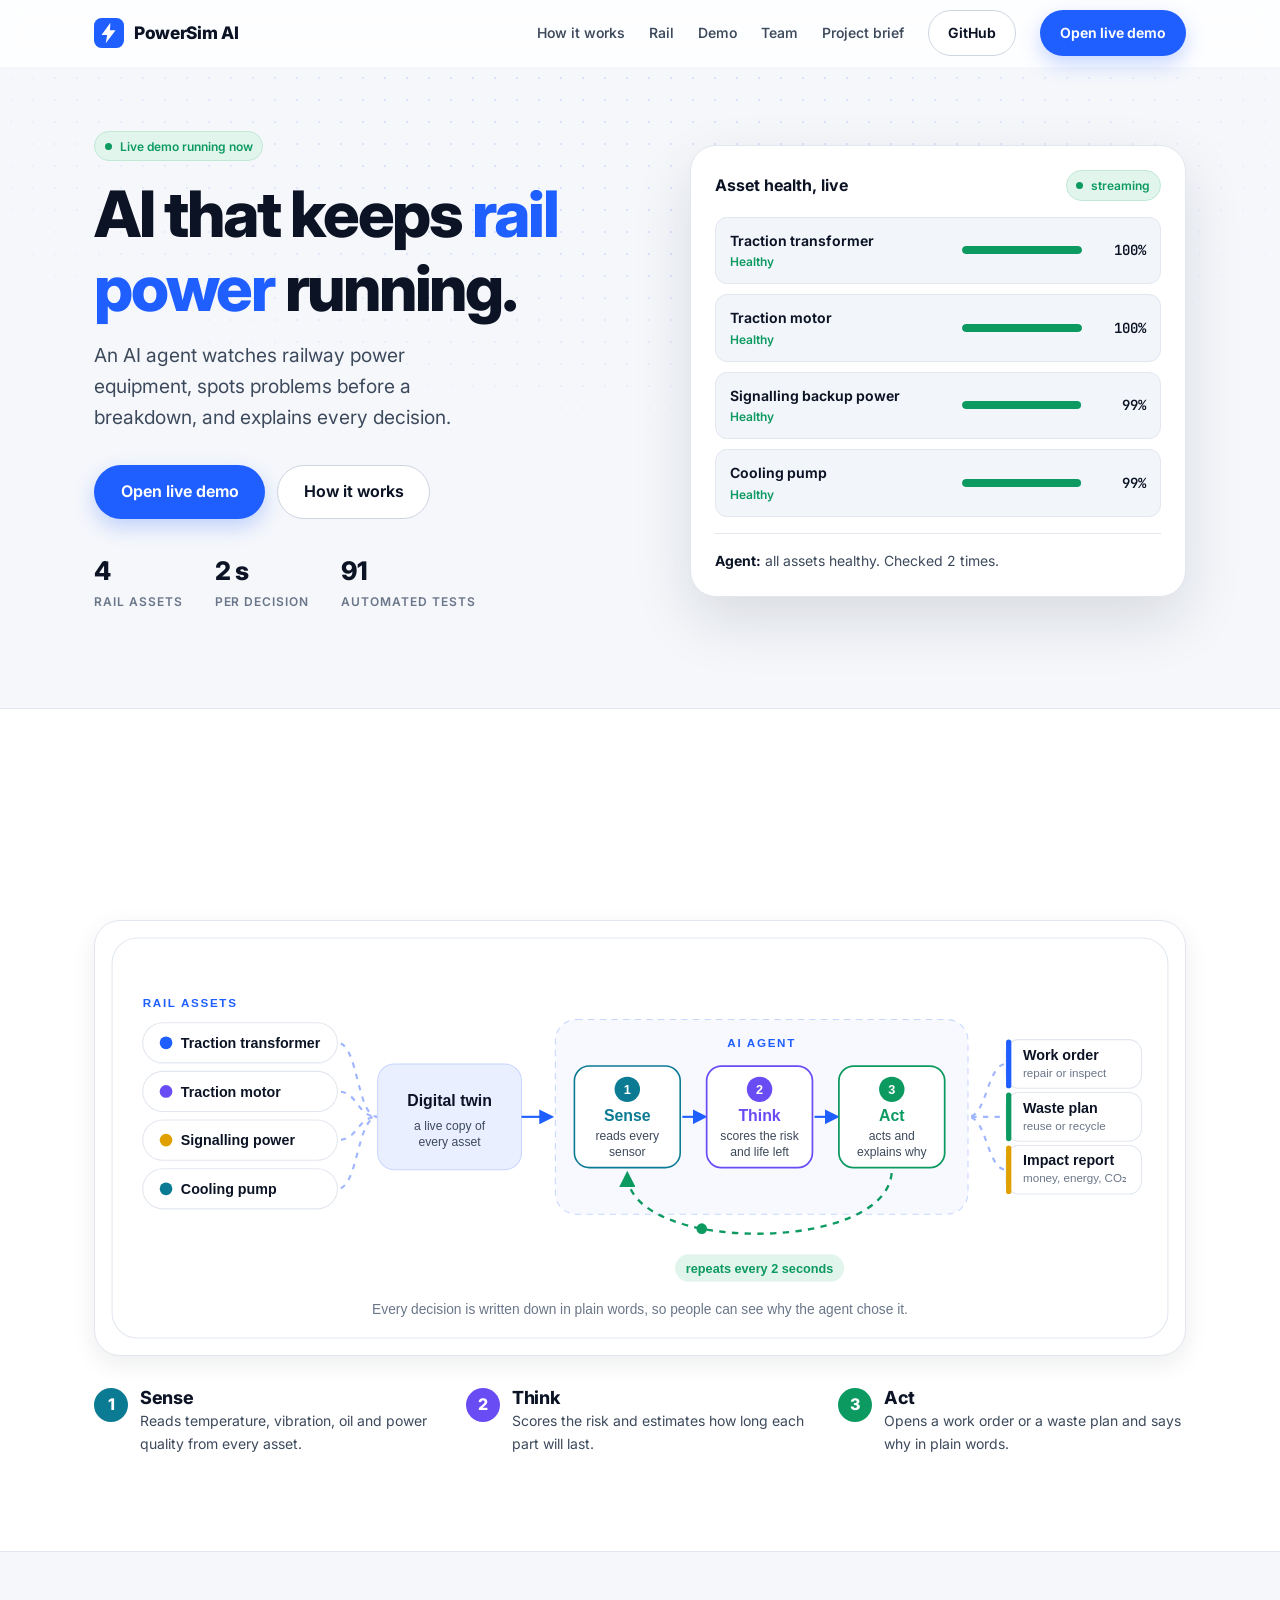
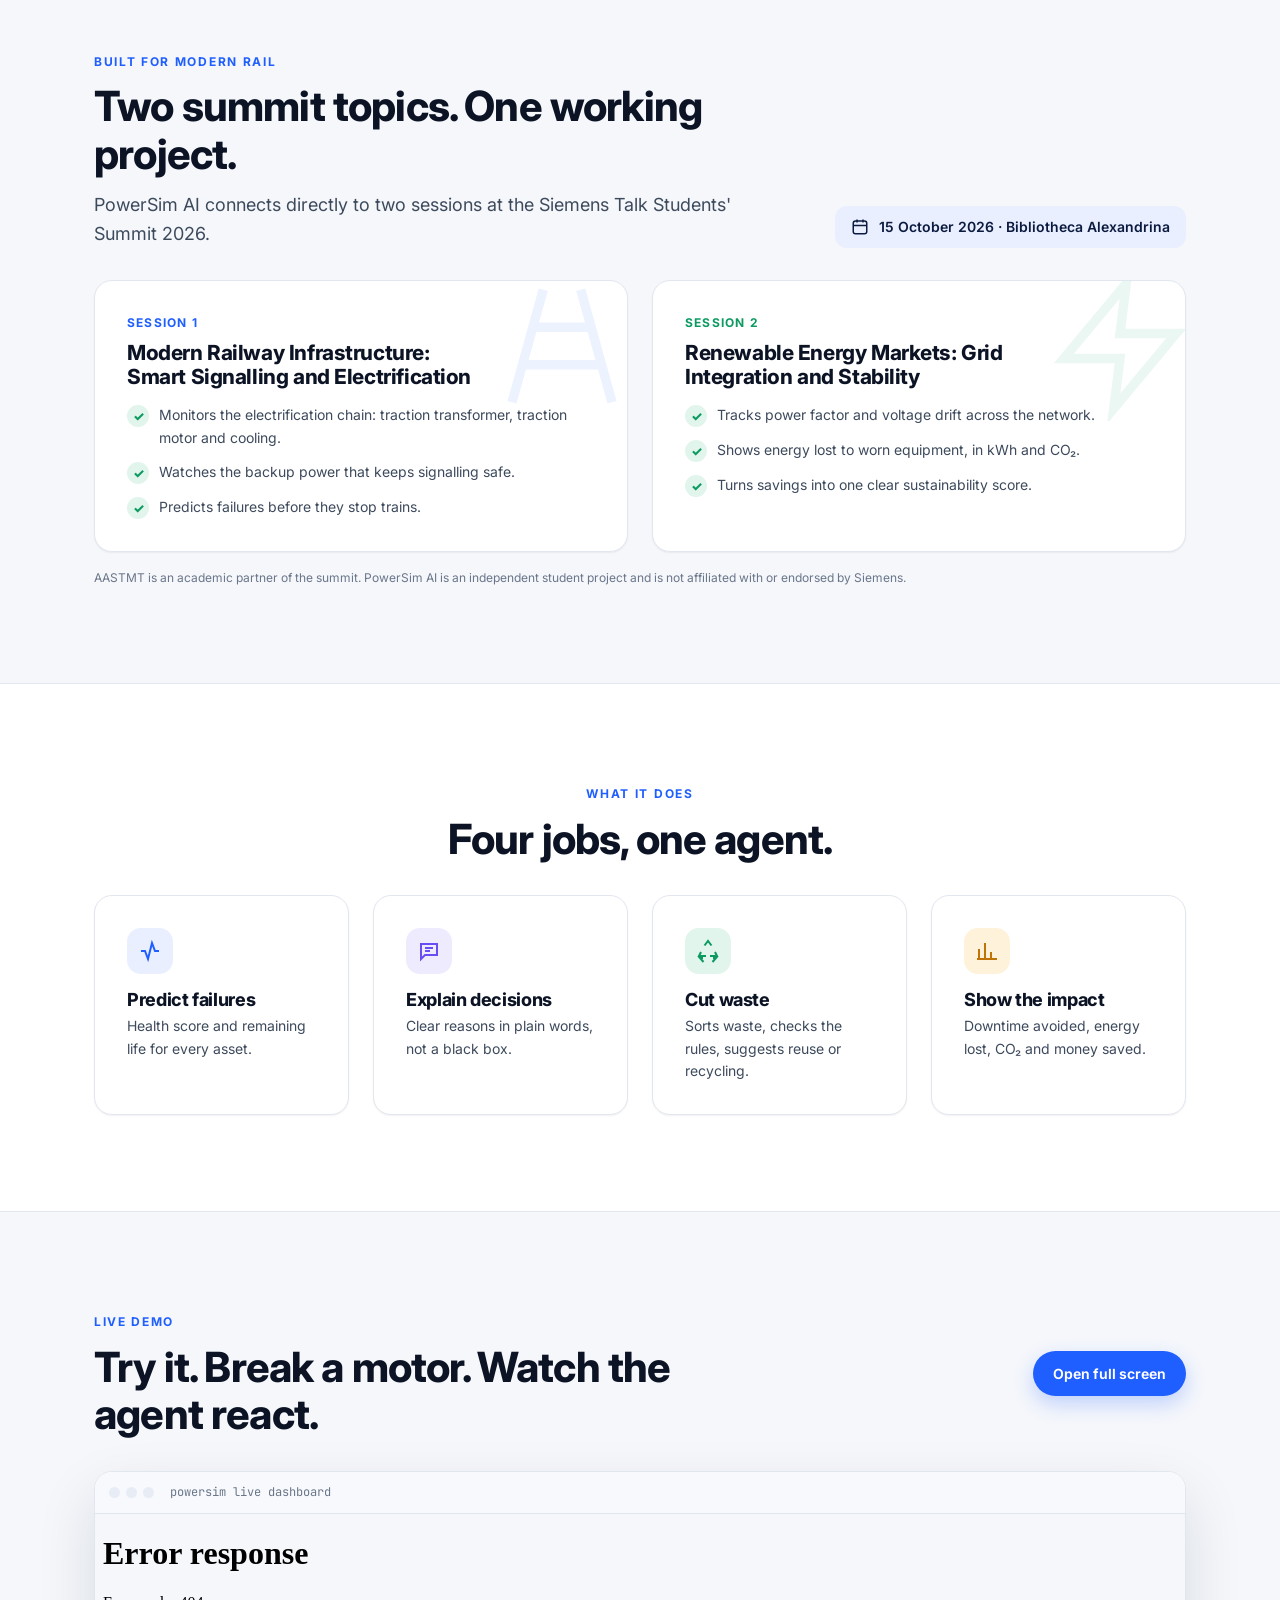
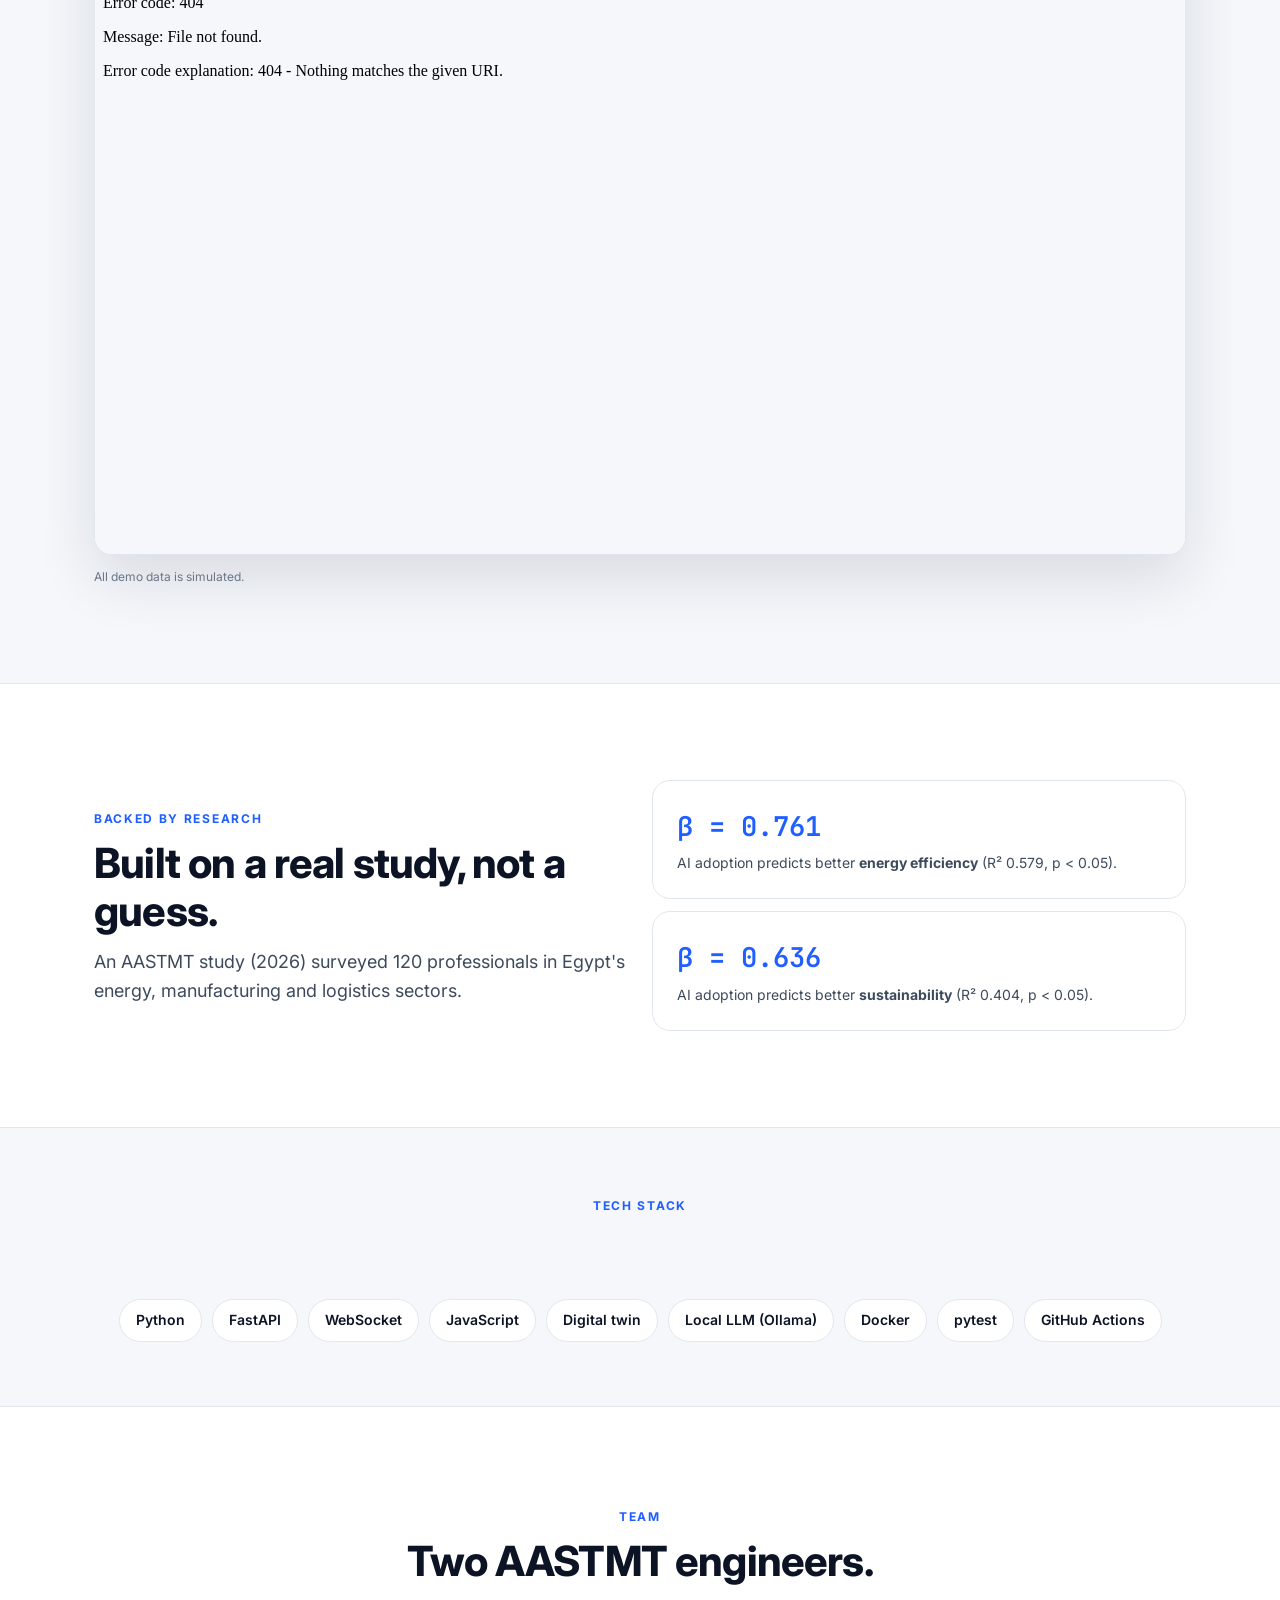
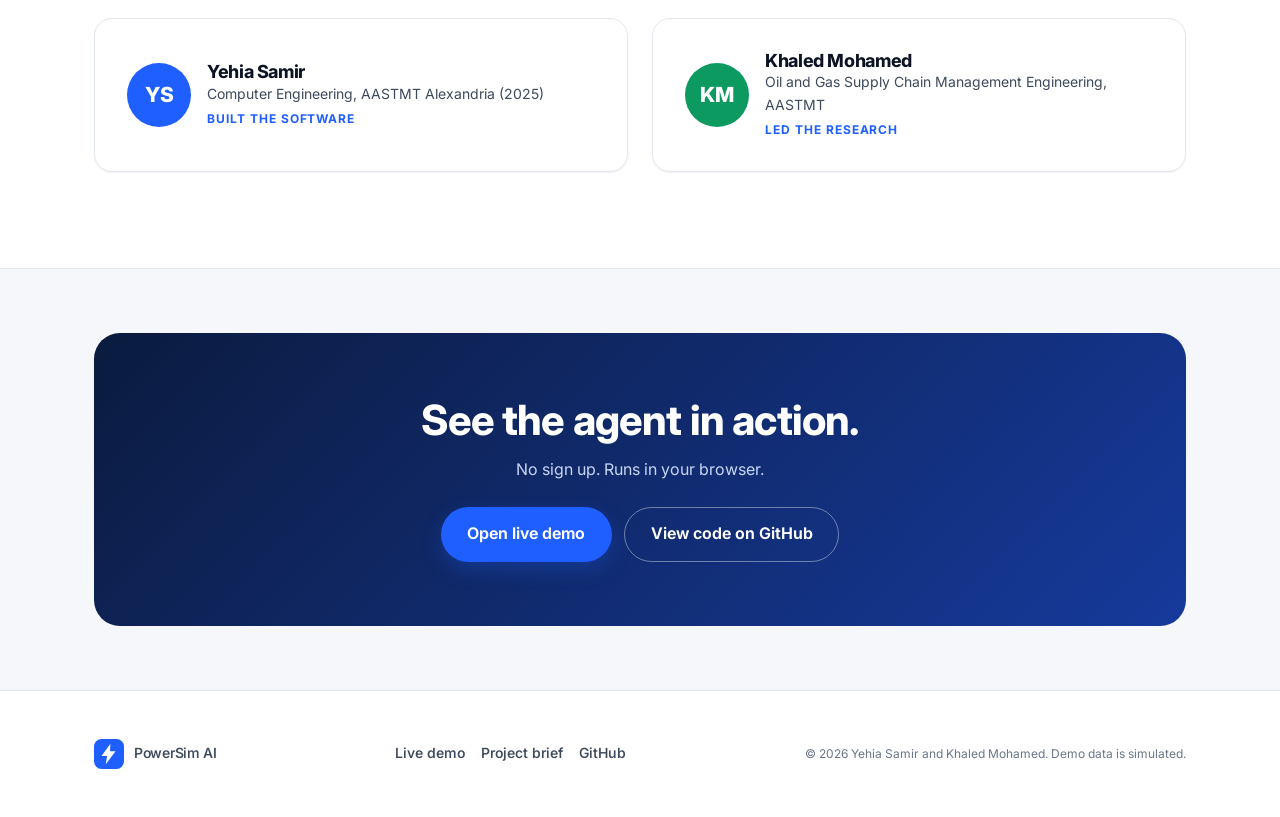
==== commit e7737e00: "feat(site): light redesign for the Siemens summit, agent diagram, exact tour Home page - New light d" ====
--- a/public/index.html
+++ b/public/index.html
@@ -3,188 +3,153 @@
 <head>
   <meta charset="UTF-8" />
   <meta name="viewport" content="width=device-width, initial-scale=1.0" />
-  <title>PowerSim AI — Autonomous predictive maintenance for industrial power</title>
-  <meta name="description" content="PowerSim AI is an agentic digital twin that continuously senses, reasons, and acts on industrial power-asset health — catching failures before they happen and proving the ROI. Live, explainable, deployment-ready." />
-
-  <!-- Open Graph / Twitter -->
+  <title>PowerSim AI | AI agent for rail power assets</title>
+  <meta name="description" content="PowerSim AI is an AI agent and digital twin that finds problems in railway power equipment early, explains every decision, cuts waste and saves energy." />
+
   <meta property="og:type" content="website" />
-  <meta property="og:title" content="PowerSim AI — Autonomous predictive maintenance for industrial power" />
-  <meta property="og:description" content="An agentic digital twin that senses, reasons, and acts on industrial asset health — with an explainable why-trail and provable ROI." />
-  <meta property="og:image" content="/static/assets/og-image.svg" />
+  <meta property="og:url" content="https://powersim-ai.vercel.app/" />
+  <meta property="og:title" content="PowerSim AI | AI agent for rail power assets" />
+  <meta property="og:description" content="Finds problems early. Explains every decision. Cuts waste and saves energy." />
+  <meta property="og:image" content="https://powersim-ai.vercel.app/static/assets/og-image.png" />
+  <meta property="og:image:width" content="1200" />
+  <meta property="og:image:height" content="630" />
   <meta name="twitter:card" content="summary_large_image" />
-  <meta name="twitter:title" content="PowerSim AI — Autonomous predictive maintenance" />
-  <meta name="twitter:description" content="Agentic digital twin for industrial power. Sense → think → act, explainable, deployment-ready." />
-
-  <link rel="icon" href="data:image/svg+xml,%3Csvg xmlns='http://www.w3.org/2000/svg' viewBox='0 0 32 32'%3E%3Crect width='32' height='32' rx='7' fill='%23070a0f'/%3E%3Cpath d='M17.5 5 8 18h6l-1.5 9L23 13h-6z' fill='%23ffb020'/%3E%3C/svg%3E" />
+  <meta name="twitter:title" content="PowerSim AI | AI agent for rail power assets" />
+  <meta name="twitter:description" content="Finds problems early. Explains every decision. Cuts waste and saves energy." />
+  <meta name="twitter:image" content="https://powersim-ai.vercel.app/static/assets/og-image.png" />
+
+  <link rel="icon" href="data:image/svg+xml,%3Csvg xmlns='http://www.w3.org/2000/svg' viewBox='0 0 32 32'%3E%3Crect width='32' height='32' rx='8' fill='%231f5eff'/%3E%3Cpath d='M17.5 5 8 18h6l-1.5 9L23 13h-6z' fill='%23fff'/%3E%3C/svg%3E" />
+  <link rel="preconnect" href="https://fonts.googleapis.com" />
+  <link rel="preconnect" href="https://fonts.gstatic.com" crossorigin />
+  <link href="https://fonts.googleapis.com/css2?family=Inter:wght@400;500;600;700;800&family=JetBrains+Mono:wght@500;600&display=swap" rel="stylesheet" />
   <link rel="stylesheet" href="/static/assets/design-system.css" />
   <style>
-    /* ---- Page-specific ---- */
-    .nav {
-      position: sticky; top: 0; z-index: 50;
-      backdrop-filter: blur(12px);
-      background: rgba(7, 10, 15, 0.6);
-      border-bottom: 1px solid transparent;
-      transition: background 0.3s, border-color 0.3s;
-    }
-    .nav.scrolled { background: rgba(7, 10, 15, 0.9); border-bottom-color: var(--border); }
+    /* Nav */
+    .nav { position: sticky; top: 0; z-index: 50; background: rgba(255,255,255,0.82); backdrop-filter: blur(12px); border-bottom: 1px solid transparent; transition: border-color .3s, box-shadow .3s; }
+    .nav.scrolled { border-bottom-color: var(--border); box-shadow: var(--shadow-sm); }
     .nav-inner { display: flex; align-items: center; justify-content: space-between; height: 66px; }
-    .brand { display: flex; align-items: center; gap: 10px; font-weight: 800; color: var(--text-0); letter-spacing: -0.02em; font-size: 1.05rem; }
-    .brand svg { width: 26px; height: 26px; }
+    .brand { display: flex; align-items: center; gap: 10px; font-weight: 800; font-size: 1.08rem; color: var(--text-0); letter-spacing: -0.02em; }
+    .brand svg { width: 30px; height: 30px; }
     .nav-links { display: flex; align-items: center; gap: var(--s-5); }
-    .nav-links a.link { font-size: var(--fs-sm); color: var(--text-1); transition: color 0.2s; }
-    .nav-links a.link:hover { color: var(--text-0); }
+    .nav-links a.link { font-size: var(--fs-sm); font-weight: 550; color: var(--text-1); }
+    .nav-links a.link:hover { color: var(--accent); }
     .nav-toggle { display: none; background: none; border: 0; color: var(--text-0); cursor: pointer; }
 
     /* Hero */
-    .hero { position: relative; overflow: hidden; padding-top: var(--s-8); padding-bottom: var(--s-9); }
-    .hero-glow { position: absolute; top: -20%; left: 50%; transform: translateX(-50%); width: 900px; height: 600px;
-      background: radial-gradient(circle, rgba(255,176,32,0.13), transparent 60%); pointer-events: none; }
+    .hero { position: relative; overflow: hidden; padding: var(--s-8) 0 var(--s-9); }
     .hero-inner { position: relative; display: grid; grid-template-columns: 1.05fr 0.95fr; gap: var(--s-7); align-items: center; }
-    .hero h1 { font-size: var(--fs-3xl); letter-spacing: -0.03em; }
-    .hero h1 .grad { background: linear-gradient(120deg, var(--accent-hi), var(--cyan)); -webkit-background-clip: text; background-clip: text; color: transparent; }
-    .hero p.lead { margin-top: var(--s-5); font-size: var(--fs-md); color: var(--text-1); max-width: 54ch; }
+    .hero h1 { font-size: var(--fs-3xl); letter-spacing: -0.035em; font-weight: 800; }
+    .hero h1 .blue { color: var(--accent); }
+    .hero .lead { margin-top: var(--s-4); font-size: 1.2rem; color: var(--text-1); max-width: 30ch; }
     .hero-cta { margin-top: var(--s-6); display: flex; gap: var(--s-3); flex-wrap: wrap; }
-    .hero-meta { margin-top: var(--s-6); display: flex; gap: var(--s-5); flex-wrap: wrap; align-items: center; }
-
-    /* Hero panel — live telemetry mock */
-    .hero-panel { background: linear-gradient(180deg, var(--surface), var(--bg-1)); border: 1px solid var(--border); border-radius: var(--r-xl); padding: var(--s-5); box-shadow: var(--shadow-lg); }
-    .hp-head { display: flex; justify-content: space-between; align-items: center; margin-bottom: var(--s-4); }
-    .hp-title { font-family: var(--font-mono); font-size: var(--fs-xs); letter-spacing: 0.1em; text-transform: uppercase; color: var(--text-2); }
-    .hp-assets { display: grid; grid-template-columns: 1fr 1fr; gap: var(--s-3); }
-    .hp-asset { background: var(--bg-2); border: 1px solid var(--border); border-radius: var(--r-md); padding: var(--s-3) var(--s-4); border-left: 3px solid var(--ok); }
-    .hp-asset.warn { border-left-color: var(--warn); }
-    .hp-asset.crit { border-left-color: var(--crit); }
-    .hp-asset .id { font-weight: 700; color: var(--text-0); font-size: var(--fs-sm); }
-    .hp-asset .nm { font-size: var(--fs-xs); color: var(--text-2); }
-    .hp-asset .val { font-family: var(--font-mono); font-size: 1.3rem; color: var(--cyan); margin-top: 6px; }
-    .hp-asset .lbl { font-size: 0.62rem; color: var(--text-2); text-transform: uppercase; letter-spacing: 0.08em; }
-    .hp-spark { height: 3px; border-radius: 2px; margin-top: 8px; background: linear-gradient(90deg, var(--ok), transparent); }
-    .hp-foot { margin-top: var(--s-4); display: flex; justify-content: space-between; align-items: center; font-size: var(--fs-xs); color: var(--text-2); }
-
-    /* Stat strip */
-    .stat-strip { display: grid; grid-template-columns: repeat(3, 1fr); gap: var(--s-5); }
-    .stat-strip .stat { text-align: left; }
-    .stat .num { font-family: var(--font-mono); font-size: var(--fs-xl); color: var(--text-0); font-weight: 700; letter-spacing: -0.02em; }
-    .stat .cap { font-size: var(--fs-sm); color: var(--text-1); margin-top: 4px; }
-    .stat .src { font-size: 0.7rem; color: var(--text-2); margin-top: 2px; }
-
-    /* Feature cards */
-    .feature .ic { width: 42px; height: 42px; border-radius: var(--r-md); display: grid; place-items: center; background: var(--accent-dim); color: var(--accent); margin-bottom: var(--s-4); }
-    .feature h3 { font-size: var(--fs-md); margin-bottom: var(--s-2); }
-    .feature p { font-size: var(--fs-sm); color: var(--text-1); }
-
-    /* How it works / architecture */
-    .arch { background: linear-gradient(180deg, var(--surface), var(--bg-1)); border: 1px solid var(--border); border-radius: var(--r-xl); padding: var(--s-6); }
-    .arch svg { width: 100%; height: auto; }
+    .facts { margin-top: var(--s-6); display: flex; gap: var(--s-6); flex-wrap: wrap; }
+    .fact .v { font-size: 1.6rem; font-weight: 800; color: var(--text-0); letter-spacing: -0.02em; }
+    .fact .k { font-size: var(--fs-xs); color: var(--text-2); font-weight: 600; text-transform: uppercase; letter-spacing: .08em; }
+
+    /* Live card */
+    .live { background: var(--bg-1); border: 1px solid var(--border); border-radius: var(--r-xl); padding: var(--s-5); box-shadow: var(--shadow-lg); }
+    .live-head { display: flex; justify-content: space-between; align-items: center; margin-bottom: var(--s-4); }
+    .live-title { font-weight: 700; color: var(--text-0); }
+    .assets { display: flex; flex-direction: column; gap: 10px; }
+    .asset { display: grid; grid-template-columns: 1fr 120px 52px; gap: 12px; align-items: center; padding: 12px 14px; border: 1px solid var(--border); border-radius: var(--r-md); background: var(--bg-2); }
+    .asset .nm { font-weight: 650; color: var(--text-0); font-size: var(--fs-sm); }
+    .asset .st { font-size: var(--fs-xs); color: var(--ok); font-weight: 600; }
+    .asset.warn .st { color: var(--warn); }
+    .asset.crit .st { color: var(--crit); }
+    .bar { height: 8px; border-radius: 4px; background: var(--surface-3); overflow: hidden; }
+    .bar span { display: block; height: 100%; width: 100%; background: var(--ok); border-radius: 4px; transition: width .6s var(--ease), background .3s; }
+    .asset.warn .bar span { background: var(--warn); }
+    .asset.crit .bar span { background: var(--crit); }
+    .asset .pct { font-family: var(--font-mono); font-weight: 600; color: var(--text-0); text-align: right; font-size: var(--fs-sm); }
+    .live-foot { margin-top: var(--s-4); padding-top: var(--s-4); border-top: 1px solid var(--border); font-size: var(--fs-sm); color: var(--text-1); }
+    .live-foot b { color: var(--text-0); }
+
+    /* Diagram */
+    .diagram { margin-top: var(--s-6); background: var(--bg-1); border: 1px solid var(--border); border-radius: var(--r-xl); padding: var(--s-4); box-shadow: var(--shadow-md); }
+    .diagram img { width: 100%; height: auto; }
     .steps { display: grid; grid-template-columns: repeat(3, 1fr); gap: var(--s-5); margin-top: var(--s-6); }
-    .step .n { font-family: var(--font-mono); color: var(--accent); font-size: var(--fs-sm); }
-    .step h4 { font-size: var(--fs-base); margin: 6px 0; }
-    .step p { font-size: var(--fs-sm); color: var(--text-1); }
-
-    /* Product preview */
-    .shot { border: 1px solid var(--border); border-radius: var(--r-lg); overflow: hidden; background: var(--bg-2); position: relative; }
-    .shot-ph { aspect-ratio: 16/9; display: grid; place-items: center; color: var(--text-2); font-size: var(--fs-sm); text-align: center; padding: var(--s-5);
-      background: repeating-linear-gradient(45deg, rgba(255,255,255,0.02) 0 12px, transparent 12px 24px); }
-    .browser-bar { display: flex; gap: 6px; align-items: center; padding: 10px 12px; border-bottom: 1px solid var(--border); background: var(--bg-1); }
-    .browser-bar i { width: 10px; height: 10px; border-radius: 50%; background: var(--surface-3); display: block; flex: none; }
-    .demo-frame { width: 100%; height: 620px; border: 0; display: block; background: var(--bg-0); }
-    @media (max-width: 900px) { .demo-frame { height: 460px; } }
-
-    /* Research foundation */
-    .finding { background: var(--bg-2); border: 1px solid var(--border); border-radius: var(--r-md); padding: var(--s-4); }
-    .finding .h { font-family: var(--font-mono); font-size: var(--fs-xs); color: var(--cyan); letter-spacing: 0.08em; }
-    .finding .stat { font-family: var(--font-mono); font-size: 1.35rem; color: var(--text-0); font-weight: 700; margin: 6px 0 2px; }
-    .finding .d { font-size: var(--fs-sm); color: var(--text-1); }
-    .pillar { display: flex; flex-direction: column; height: 100%; }
-    .pillar .pnum { font-family: var(--font-mono); font-size: var(--fs-xs); color: var(--accent); letter-spacing: 0.14em; }
-    .layers { list-style: none; counter-reset: l; display: flex; flex-direction: column; gap: 10px; margin-top: var(--s-3); }
-    .layers li { counter-increment: l; display: flex; gap: 10px; font-size: var(--fs-sm); color: var(--text-1); }
-    .layers li::before { content: counter(l); font-family: var(--font-mono); font-size: 0.62rem; color: var(--accent);
-      border: 1px solid var(--accent-dim); border-radius: 50%; width: 18px; height: 18px; display: grid; place-items: center; flex: none; margin-top: 2px; }
-
-    /* Impact */
-    .impact-grid { display: grid; grid-template-columns: repeat(4, 1fr); gap: var(--s-4); }
-    .impact-card { background: var(--bg-2); border: 1px solid var(--border); border-radius: var(--r-lg); padding: var(--s-5); }
-    .impact-card .v { font-family: var(--font-mono); font-size: 1.9rem; color: var(--accent); font-weight: 700; }
-    .impact-card .k { font-size: var(--fs-sm); color: var(--text-1); margin-top: 4px; }
-
-    /* Market */
-    .market-list { display: flex; flex-direction: column; gap: var(--s-4); }
-    .market-item { display: flex; gap: var(--s-4); align-items: flex-start; }
-    .market-item .mk { font-family: var(--font-mono); color: var(--cyan); font-size: var(--fs-sm); min-width: 62px; }
-    .market-item p { font-size: var(--fs-sm); color: var(--text-1); }
-
-    /* Pricing / business model */
-    .tier { display: flex; flex-direction: column; height: 100%; }
-    .tier .tname { font-size: var(--fs-md); color: var(--text-0); font-weight: 700; }
-    .tier .tdesc { font-size: var(--fs-sm); color: var(--text-2); margin: 6px 0 var(--s-4); }
-    .tier ul { list-style: none; display: flex; flex-direction: column; gap: 10px; font-size: var(--fs-sm); }
-    .tier li { display: flex; gap: 8px; }
-    .tier li::before { content: "→"; color: var(--accent); }
-    .tier.featured { border-color: var(--accent-dim); box-shadow: var(--glow-accent); }
-
-    /* Roadmap */
-    .road { display: grid; grid-template-columns: repeat(3, 1fr); gap: var(--s-5); }
-    .road-col h4 { font-size: var(--fs-base); margin-bottom: var(--s-3); display: flex; align-items: center; gap: 8px; }
-    .road-col ul { list-style: none; display: flex; flex-direction: column; gap: 10px; }
-    .road-col li { font-size: var(--fs-sm); color: var(--text-1); display: flex; gap: 8px; align-items: baseline; }
-    .road-col li .b { width: 6px; height: 6px; border-radius: 2px; background: var(--text-2); margin-top: 6px; flex: none; }
-    .road-col.now li .b { background: var(--ok); }
-    .road-col.next li .b { background: var(--accent); }
-
-    /* Founder */
-    .founder { display: flex; gap: var(--s-6); align-items: center; flex-wrap: wrap; }
-    .founder .avatar { width: 92px; height: 92px; border-radius: 50%; background: linear-gradient(135deg, var(--surface-3), var(--bg-2)); display: grid; place-items: center; font-size: 2rem; font-weight: 800; color: var(--accent); border: 1px solid var(--border-strong); flex: none; }
-
-    /* Contact */
-    .contact-grid { display: grid; grid-template-columns: 1fr 1fr; gap: var(--s-7); align-items: start; }
-    .field { display: flex; flex-direction: column; gap: 6px; margin-bottom: var(--s-4); }
-    .field label { font-size: var(--fs-xs); text-transform: uppercase; letter-spacing: 0.08em; color: var(--text-2); }
-    .field input, .field textarea {
-      background: var(--bg-2); border: 1px solid var(--border-strong); border-radius: var(--r-md);
-      padding: 0.7em 0.9em; color: var(--text-0); font-family: inherit; font-size: var(--fs-sm); resize: vertical;
-    }
-    .field input:focus, .field textarea:focus { outline: none; border-color: var(--accent); }
-    .form-msg { font-size: var(--fs-sm); margin-top: var(--s-3); min-height: 1.2em; }
-
-    /* Footer */
-    .footer { border-top: 1px solid var(--border); padding-block: var(--s-7); }
-    .footer-grid { display: flex; justify-content: space-between; gap: var(--s-6); flex-wrap: wrap; }
-    .footer a { color: var(--text-1); font-size: var(--fs-sm); }
-    .footer a:hover { color: var(--text-0); }
-
-    .cta-band { text-align: center; background: linear-gradient(180deg, var(--surface), var(--bg-1)); border: 1px solid var(--border); border-radius: var(--r-xl); padding: var(--s-8) var(--s-5); }
+    .step { display: flex; gap: var(--s-3); align-items: flex-start; }
+    .step .n { flex: none; width: 34px; height: 34px; border-radius: 50%; display: grid; place-items: center; font-weight: 800; color: #fff; }
+    .step h3 { font-size: var(--fs-md); }
+    .step p { font-size: var(--fs-sm); margin-top: 2px; }
+
+    /* Summit */
+    .summit-head { display: flex; justify-content: space-between; align-items: flex-end; gap: var(--s-5); flex-wrap: wrap; }
+    .event { display: inline-flex; align-items: center; gap: 10px; padding: 10px 16px; border-radius: var(--r-md); background: var(--accent-dim); color: var(--navy); font-size: var(--fs-sm); font-weight: 600; }
+    .session { position: relative; overflow: hidden; }
+    .session .tag { font-size: var(--fs-xs); font-weight: 700; letter-spacing: .1em; text-transform: uppercase; color: var(--accent); }
+    .session h3 { font-size: 1.3rem; margin: 8px 0 var(--s-4); max-width: 26ch; }
+    .session ul { list-style: none; display: flex; flex-direction: column; gap: 12px; }
+    .session li { display: flex; gap: 10px; align-items: flex-start; font-size: var(--fs-sm); color: var(--text-1); }
+    .tick { flex: none; width: 22px; height: 22px; border-radius: 50%; display: grid; place-items: center; background: var(--ok-dim); color: var(--ok); font-size: 13px; font-weight: 800; margin-top: 1px; }
+    .session .icon { position: absolute; right: -10px; top: -10px; opacity: .08; width: 150px; height: 150px; }
+
+    /* Features */
+    .feat .ic { width: 46px; height: 46px; border-radius: 14px; display: grid; place-items: center; margin-bottom: var(--s-4); }
+    .feat .ic svg { width: 24px; height: 24px; }
+    .feat h3 { font-size: var(--fs-md); margin-bottom: 4px; }
+    .feat p { font-size: var(--fs-sm); }
+
+    /* Demo */
+    .frame { margin-top: var(--s-6); border: 1px solid var(--border); border-radius: var(--r-lg); overflow: hidden; background: var(--bg-1); box-shadow: var(--shadow-lg); }
+    .frame-bar { display: flex; gap: 6px; align-items: center; padding: 11px 14px; border-bottom: 1px solid var(--border); background: var(--surface-2); }
+    .frame-bar i { width: 11px; height: 11px; border-radius: 50%; background: var(--surface-3); display: block; }
+    .frame-bar span { margin-left: 10px; font-size: var(--fs-xs); color: var(--text-2); font-family: var(--font-mono); }
+    .frame iframe { width: 100%; height: 640px; border: 0; display: block; background: var(--bg-0); }
+
+    /* Research */
+    .stat { padding: var(--s-5); border-radius: var(--r-lg); background: var(--bg-1); border: 1px solid var(--border); }
+    .stat .v { font-family: var(--font-mono); font-size: 1.7rem; font-weight: 600; color: var(--accent); }
+    .stat .k { font-size: var(--fs-sm); color: var(--text-1); margin-top: 4px; }
+
+    /* Stack */
+    .stack-list { display: flex; flex-wrap: wrap; gap: 10px; justify-content: center; margin-top: var(--s-5); }
+    .stack-list span { padding: 9px 16px; border-radius: var(--r-pill); background: var(--bg-1); border: 1px solid var(--border); font-size: var(--fs-sm); font-weight: 600; color: var(--text-0); }
+
+    /* Team */
+    .person { display: flex; gap: var(--s-4); align-items: center; }
+    .avatar { flex: none; width: 64px; height: 64px; border-radius: 50%; display: grid; place-items: center; font-weight: 800; font-size: 1.3rem; color: #fff; }
+    .person h3 { font-size: var(--fs-md); }
+    .person .deg { font-size: var(--fs-sm); color: var(--text-1); }
+    .person .role { font-size: var(--fs-xs); font-weight: 700; color: var(--accent); text-transform: uppercase; letter-spacing: .08em; margin-top: 4px; }
+
+    /* CTA + footer */
+    .cta { text-align: center; background: linear-gradient(135deg, var(--navy), #163a9c); color: #fff; border-radius: var(--r-xl); padding: var(--s-8) var(--s-5); }
+    .cta h2 { color: #fff; font-size: var(--fs-2xl); }
+    .cta p { color: #c9d7f7; margin-top: var(--s-3); }
+    .cta .btn-ghost { background: transparent; color: #fff; border-color: rgba(255,255,255,.4); }
+    .footer { padding: var(--s-7) 0; border-top: 1px solid var(--border); background: var(--bg-1); }
+    .footer-row { display: flex; justify-content: space-between; align-items: center; gap: var(--s-5); flex-wrap: wrap; }
+    .footer a { color: var(--text-1); font-size: var(--fs-sm); font-weight: 550; }
+    .footer a:hover { color: var(--accent); }
 
     @media (max-width: 900px) {
-      .hero-inner { grid-template-columns: 1fr; }
-      .stat-strip, .steps, .impact-grid, .road, .contact-grid { grid-template-columns: 1fr; }
-      .nav-links { position: fixed; inset: 66px 0 auto 0; flex-direction: column; align-items: stretch; gap: 0;
-        background: var(--bg-1); border-bottom: 1px solid var(--border); padding: var(--s-4); display: none; }
+      .hero-inner, .steps { grid-template-columns: 1fr; }
+      .nav-links { position: fixed; inset: 66px 0 auto 0; flex-direction: column; align-items: stretch; gap: 0; background: #fff; border-bottom: 1px solid var(--border); padding: var(--s-4); display: none; }
       .nav-links.open { display: flex; }
       .nav-links a.link { padding: 12px 4px; }
       .nav-toggle { display: block; }
-      .impact-grid { grid-template-columns: 1fr 1fr; }
+      .frame iframe { height: 520px; }
+      .asset { grid-template-columns: 1fr 80px 46px; }
     }
   </style>
 </head>
 <body>
-  <!-- ===================== NAV ===================== -->
+  <!-- NAV -->
   <nav class="nav" data-nav>
     <div class="container nav-inner">
       <a class="brand" href="/">
-        <svg viewBox="0 0 32 32" aria-hidden="true"><rect width="32" height="32" rx="7" fill="#111823"/><path d="M17.5 5 8 18h6l-1.5 9L23 13h-6z" fill="#ffb020"/></svg>
-        PowerSim<span style="color:var(--accent)">&nbsp;AI</span>
+        <svg viewBox="0 0 32 32" aria-hidden="true"><rect width="32" height="32" rx="8" fill="#1f5eff"/><path d="M17.5 5 8 18h6l-1.5 9L23 13h-6z" fill="#fff"/></svg>
+        PowerSim AI
       </a>
       <div class="nav-links" data-nav-links>
-        <a class="link" href="#problem">Problem</a>
-        <a class="link" href="#solution">Solution</a>
         <a class="link" href="#how">How it works</a>
-        <a class="link" href="#research">Research</a>
-        <a class="link" href="#market">Market</a>
-        <a class="link" href="#roadmap">Roadmap</a>
-        <a class="link" href="/pitch">For investors</a>
-        <a class="btn btn-ghost" href="/dashboard">Live demo</a>
-        <a class="btn btn-primary" href="#contact">Request a demo</a>
+        <a class="link" href="#rail">Rail</a>
+        <a class="link" href="#demo">Demo</a>
+        <a class="link" href="#team">Team</a>
+        <a class="link" href="/pitch">Project brief</a>
+        <a class="btn btn-ghost" href="https://github.com/yehiasamir27/powersim-ai" target="_blank" rel="noopener">GitHub</a>
+        <a class="btn btn-primary" href="/dashboard">Open live demo</a>
       </div>
       <button class="nav-toggle" data-nav-toggle aria-label="Menu">
         <svg width="24" height="24" viewBox="0 0 24 24" fill="none" stroke="currentColor" stroke-width="2"><path d="M3 6h18M3 12h18M3 18h18"/></svg>
@@ -192,580 +157,280 @@
     </div>
   </nav>
 
-  <!-- ===================== HERO ===================== -->
+  <!-- HERO -->
   <header class="hero">
-    <div class="hero-glow"></div>
     <div class="grid-bg"></div>
     <div class="container hero-inner">
       <div class="reveal">
-        <span class="chip chip--live"><span class="dot"></span>Live agentic demo running</span>
-        <h1 style="margin-top:var(--s-4)">The autonomous <span class="grad">reliability engineer</span> for industrial power.</h1>
-        <p class="lead">PowerSim AI is an agentic digital twin that continuously <strong>senses</strong> asset telemetry, <strong>reasons</strong> about failure risk, and <strong>acts</strong> — generating work orders before equipment fails and routing every waste stream for compliance and recovery, with an explainable "why" behind every call and the ROI computed against your own numbers.</p>
+        <span class="chip chip--live"><span class="dot"></span>Live demo running now</span>
+        <h1 style="margin-top:var(--s-4)">AI that keeps <span class="blue">rail power</span> running.</h1>
+        <p class="lead">An AI agent watches railway power equipment, spots problems before a breakdown, and explains every decision.</p>
         <div class="hero-cta">
-          <a class="btn btn-primary btn-lg" href="/dashboard">Watch the agent work →</a>
-          <a class="btn btn-ghost btn-lg" href="#contact">Talk to us</a>
-        </div>
-        <div class="hero-meta">
-          <span class="chip"><span class="dot" style="background:var(--cyan)"></span>Sense → Think → Act</span>
-          <span class="chip"><span class="dot" style="background:var(--indigo)"></span>Explainable reasoning</span>
-          <span class="chip"><span class="dot" style="background:var(--ok)"></span>Waste &amp; compliance</span>
-          <span class="chip"><span class="dot" style="background:var(--accent)"></span>Edge / on-prem ready</span>
-        </div>
-      </div>
-
-      <!-- Live-style telemetry panel (fed by the real API when available) -->
-      <div class="hero-panel reveal d1" id="hero-panel">
-        <div class="hp-head">
-          <span class="hp-title">Fleet · live telemetry</span>
+          <a class="btn btn-primary btn-lg" href="/dashboard">Open live demo</a>
+          <a class="btn btn-ghost btn-lg" href="#how">How it works</a>
+        </div>
+        <div class="facts">
+          <div class="fact"><div class="v">4</div><div class="k">rail assets</div></div>
+          <div class="fact"><div class="v">2 s</div><div class="k">per decision</div></div>
+          <div class="fact"><div class="v">91</div><div class="k">automated tests</div></div>
+        </div>
+      </div>
+
+      <div class="live reveal d1">
+        <div class="live-head">
+          <span class="live-title">Asset health, live</span>
           <span class="chip chip--live"><span class="dot"></span>streaming</span>
         </div>
-        <div class="hp-assets" id="hp-assets">
-          <div class="hp-asset"><div class="id">T1</div><div class="nm">Main Transformer</div><div class="val" data-metric="T1">—</div><div class="lbl">Health</div><div class="hp-spark"></div></div>
-          <div class="hp-asset"><div class="id">M1</div><div class="nm">Induction Motor A</div><div class="val" data-metric="M1">—</div><div class="lbl">Health</div><div class="hp-spark"></div></div>
-          <div class="hp-asset"><div class="id">G1</div><div class="nm">Backup Generator</div><div class="val" data-metric="G1">—</div><div class="lbl">Health</div><div class="hp-spark"></div></div>
-          <div class="hp-asset"><div class="id">P1</div><div class="nm">Coolant Pump</div><div class="val" data-metric="P1">—</div><div class="lbl">Health</div><div class="hp-spark"></div></div>
-        </div>
-        <div class="hp-foot">
-          <span id="hp-status">Connecting to live demo…</span>
-          <span class="sim-tag">SIMULATED</span>
-        </div>
+        <div class="assets">
+          <div class="asset" data-asset="T1"><div><div class="nm">Traction transformer</div><div class="st">Healthy</div></div><div class="bar"><span></span></div><div class="pct">100%</div></div>
+          <div class="asset" data-asset="M1"><div><div class="nm">Traction motor</div><div class="st">Healthy</div></div><div class="bar"><span></span></div><div class="pct">100%</div></div>
+          <div class="asset" data-asset="G1"><div><div class="nm">Signalling backup power</div><div class="st">Healthy</div></div><div class="bar"><span></span></div><div class="pct">100%</div></div>
+          <div class="asset" data-asset="P1"><div><div class="nm">Cooling pump</div><div class="st">Healthy</div></div><div class="bar"><span></span></div><div class="pct">100%</div></div>
+        </div>
+        <div class="live-foot" id="live-foot"><b>Agent:</b> starting up</div>
       </div>
     </div>
   </header>
 
-  <!-- ===================== WHY NOW / STAT STRIP ===================== -->
-  <section class="section section--tight">
-    <div class="container">
-      <p class="eyebrow reveal">Why now</p>
-      <div class="stat-strip">
-        <div class="stat card reveal">
-          <div class="num">$<span data-count="3.1" data-decimals="1">0</span>B</div>
-          <div class="cap">Schneider Electric's 2026 acquisition of industrial-AI firm Cognite — because "AI is shifting from analytics to <em>executing</em> operations."</div>
-          <div class="src">Source: Cognite / Bloomberg, Jun 2026</div>
-        </div>
-        <div class="stat card reveal d1">
-          <div class="num">$<span data-count="53" data-decimals="0">0</span>B</div>
-          <div class="cap">Gartner's forecast for supply-chain software <em>with agentic AI</em> by 2030 — up from under $2B in 2025.</div>
-          <div class="src">Source: Gartner, Apr 2026</div>
-        </div>
-        <div class="stat card reveal d2">
-          <div class="num"><span data-count="1.9" data-decimals="1">0</span>M</div>
-          <div class="cap">US manufacturing jobs that could go unfilled by 2033 — the workforce cliff PowerSim's encoded expertise answers.</div>
-          <div class="src">Source: Deloitte / Manufacturing Institute, 2024</div>
-        </div>
-      </div>
-      <p class="note" style="margin-top:var(--s-4)">Figures are third-party market context, cited in <a href="https://github.com/yehiasamir27/powersim-ai/blob/main/docs/MARKET_RESEARCH.md" class="text-cyan">our market research</a>. They describe the market, not PowerSim's own results.</p>
-    </div>
-  </section>
-
-  <!-- ===================== PROBLEM ===================== -->
-  <section class="section" id="problem">
-    <div class="container">
-      <p class="eyebrow reveal">The problem</p>
-      <h2 class="section-title reveal">Plants know predictive maintenance is better. Most still can't operationalize it.</h2>
-      <p class="section-lead reveal">Unplanned downtime is more expensive than ever, the reliability experts who prevent it are retiring, and legacy monitoring cries wolf so often that teams stop listening. The result: maintenance stays reactive, and value walks out the door.</p>
+  <!-- HOW IT WORKS -->
+  <section class="section section--white" id="how">
+    <div class="container">
+      <div class="center-text" style="text-align:center">
+        <p class="eyebrow reveal">How it works</p>
+        <h2 class="section-title center-text reveal" style="max-width:32ch">Sense. Think. Act. Every 2 seconds.</h2>
+      </div>
+      <div class="diagram reveal">
+        <img src="/static/assets/agent-loop.svg" alt="Rail assets feed a digital twin. The AI agent senses, thinks and acts, then repeats every 2 seconds. It outputs a work order, a waste plan and an impact report." width="1000" height="380" />
+      </div>
+      <div class="steps">
+        <div class="step reveal"><div class="n" style="background:var(--cyan)">1</div><div><h3>Sense</h3><p>Reads temperature, vibration, oil and power quality from every asset.</p></div></div>
+        <div class="step reveal d1"><div class="n" style="background:var(--indigo)">2</div><div><h3>Think</h3><p>Scores the risk and estimates how long each part will last.</p></div></div>
+        <div class="step reveal d2"><div class="n" style="background:var(--ok)">3</div><div><h3>Act</h3><p>Opens a work order or a waste plan and says why in plain words.</p></div></div>
+      </div>
+    </div>
+  </section>
+
+  <!-- RAIL / SUMMIT -->
+  <section class="section" id="rail">
+    <div class="container">
+      <div class="summit-head">
+        <div>
+          <p class="eyebrow reveal">Built for modern rail</p>
+          <h2 class="section-title reveal">Two summit topics. One working project.</h2>
+          <p class="section-lead reveal">PowerSim AI connects directly to two sessions at the Siemens Talk Students' Summit 2026.</p>
+        </div>
+        <div class="event reveal">
+          <svg width="18" height="18" viewBox="0 0 24 24" fill="none" stroke="currentColor" stroke-width="2"><rect x="3" y="4" width="18" height="17" rx="3"/><path d="M8 2v4M16 2v4M3 10h18"/></svg>
+          15 October 2026 · Bibliotheca Alexandrina
+        </div>
+      </div>
+
+      <div class="grid grid-2" style="margin-top:var(--s-6)">
+        <div class="card session reveal">
+          <svg class="icon" viewBox="0 0 24 24" fill="none" stroke="#1f5eff" stroke-width="1.5"><path d="M4 21 9 3M20 21 15 3M6 15h12M7.5 9h9"/></svg>
+          <div class="tag">Session 1</div>
+          <h3>Modern Railway Infrastructure: Smart Signalling and Electrification</h3>
+          <ul>
+            <li><span class="tick">✓</span>Monitors the electrification chain: traction transformer, traction motor and cooling.</li>
+            <li><span class="tick">✓</span>Watches the backup power that keeps signalling safe.</li>
+            <li><span class="tick">✓</span>Predicts failures before they stop trains.</li>
+          </ul>
+        </div>
+        <div class="card session reveal d1">
+          <svg class="icon" viewBox="0 0 24 24" fill="none" stroke="#0c9a61" stroke-width="1.5"><path d="M13 2 3 14h9l-1 8 10-12h-9z"/></svg>
+          <div class="tag" style="color:var(--ok)">Session 2</div>
+          <h3>Renewable Energy Markets: Grid Integration and Stability</h3>
+          <ul>
+            <li><span class="tick">✓</span>Tracks power factor and voltage drift across the network.</li>
+            <li><span class="tick">✓</span>Shows energy lost to worn equipment, in kWh and CO₂.</li>
+            <li><span class="tick">✓</span>Turns savings into one clear sustainability score.</li>
+          </ul>
+        </div>
+      </div>
+      <p class="note reveal" style="margin-top:var(--s-4)">AASTMT is an academic partner of the summit. PowerSim AI is an independent student project and is not affiliated with or endorsed by Siemens.</p>
+    </div>
+  </section>
+
+  <!-- FEATURES -->
+  <section class="section section--white">
+    <div class="container">
+      <div style="text-align:center">
+        <p class="eyebrow reveal">What it does</p>
+        <h2 class="section-title center-text reveal">Four jobs, one agent.</h2>
+      </div>
       <div class="grid grid-4" style="margin-top:var(--s-6)">
-        <div class="card feature reveal">
-          <div class="ic">⚠</div>
-          <h3>Costly unplanned downtime</h3>
-          <p>A single unplanned outage can cost six figures per hour — and prevention economics have only improved as those costs rise.</p>
-        </div>
-        <div class="card feature reveal d1">
-          <div class="ic">👤</div>
-          <h3>The workforce cliff</h3>
-          <p>Scarce vibration and reliability expertise is retiring faster than it's replaced. Diagnostic knowledge needs to live in software.</p>
-        </div>
-        <div class="card feature reveal d2">
-          <div class="ic">🔔</div>
-          <h3>Alarm fatigue</h3>
-          <p>Threshold alerts without context erode trust. When operators find nothing wrong, they stop trusting alerts — and revert to reactive.</p>
-        </div>
-        <div class="card feature reveal d3">
-          <div class="ic">🧩</div>
-          <h3>Brownfield data silos</h3>
-          <p>Telemetry trapped in historians and legacy PLCs makes integration — not modeling — the real blocker, and pilots stall at scale.</p>
-        </div>
-      </div>
-    </div>
-  </section>
-
-  <!-- ===================== SOLUTION ===================== -->
-  <section class="section" id="solution" style="background:var(--bg-1)">
-    <div class="container">
-      <p class="eyebrow reveal">The solution</p>
-      <h2 class="section-title reveal">An agent that closes the loop — not another dashboard.</h2>
-      <p class="section-lead reveal">Most tools surface alerts or answer questions. PowerSim AI runs a continuous <strong>sense → think → act</strong> loop over a physics-based digital twin: it detects developing faults, projects remaining useful life, decides what to do, and creates the work order — while showing its reasoning at every step.</p>
-      <div class="grid grid-3" style="margin-top:var(--s-6)">
-        <div class="card feature reveal">
-          <div class="ic" style="background:var(--cyan-dim);color:var(--cyan)">◎</div>
-          <h3>Sense — a living digital twin</h3>
-          <p>Each asset carries a latent-health model. Sensor fusion estimates condition from temperature, vibration, bearing wear, oil pressure and power factor — with an anomaly score and estimated remaining useful life.</p>
-        </div>
-        <div class="card feature reveal d1">
-          <div class="ic" style="background:var(--indigo-dim);color:var(--indigo)">✦</div>
-          <h3>Think — explainable reasoning</h3>
-          <p>An LLM-or-rules agent weighs the evidence and produces a decision with a transparent "why" trail. When the model is offline, it never degrades silently — it falls back and says so.</p>
-        </div>
-        <div class="card feature reveal d2">
-          <div class="ic">⚡</div>
-          <h3>Act — work orders + ROI</h3>
-          <p>Actionable decisions become prioritized work orders, and every prevented failure is translated into downtime avoided, energy saved and cost protected — against <em>your</em> economics.</p>
-        </div>
-      </div>
-    </div>
-  </section>
-
-  <!-- ===================== TWO PILLARS ===================== -->
-  <section class="section" id="pillars">
-    <div class="container">
-      <p class="eyebrow reveal">Two pillars, one agent</p>
-      <h2 class="section-title reveal">Uptime and compliance run on the same reasoning engine.</h2>
-      <p class="section-lead reveal">Degrading equipment doesn't just risk downtime — it produces more scrap, more contamination, and more regulatory exposure. PowerSim models both, so a single agent reasons across asset health <em>and</em> the waste it generates.</p>
-      <div class="grid grid-2" style="margin-top:var(--s-6)">
-        <div class="card pillar reveal">
-          <div class="pnum">PILLAR 01</div>
-          <h3 style="font-size:var(--fs-md); margin:6px 0">Predictive maintenance</h3>
-          <p style="font-size:var(--fs-sm)">A physics-based digital twin estimates each asset's health and remaining useful life from sensor fusion, then the agent decides whether to monitor, inspect, maintain, repair or escalate — and opens the work order.</p>
-          <div class="row wrap gap-2" style="margin-top:var(--s-4)">
-            <span class="chip"><span class="dot" style="background:var(--cyan)"></span>Health &amp; RUL</span>
-            <span class="chip"><span class="dot" style="background:var(--accent)"></span>Work orders</span>
-            <span class="chip"><span class="dot" style="background:var(--ok)"></span>Downtime avoided</span>
-          </div>
-        </div>
-        <div class="card pillar reveal d1">
-          <div class="pnum">PILLAR 02</div>
-          <h3 style="font-size:var(--fs-md); margin:6px 0">AI waste &amp; compliance</h3>
-          <p style="font-size:var(--fs-sm)">Every consignment is classified, checked against an expert-system compliance rule base, and routed by a 4R recommender — turning waste from a cost centre into measurable diversion, avoided penalties and reported CO₂e.</p>
-          <ol class="layers">
-            <li><strong>Collect</strong> — weight, volume, composition, contamination, moisture per stream.</li>
-            <li><strong>Process</strong> — classification (recyclable / hazardous / general / reusable by-product) + anomaly detection.</li>
-            <li><strong>Decide</strong> — expert-system compliance checks and 4R routing, with a visible why-trail.</li>
-            <li><strong>Report</strong> — diversion, disposal cost avoided, incidents caught, CO₂e — into the same impact model.</li>
-          </ol>
-        </div>
-      </div>
-    </div>
-  </section>
-
-  <!-- ===================== HOW IT WORKS ===================== -->
-  <section class="section" id="how">
-    <div class="container">
-      <p class="eyebrow reveal">How it works</p>
-      <h2 class="section-title reveal">From plant floor to prioritized action.</h2>
-      <div class="arch reveal" style="margin-top:var(--s-6)">
-        <svg viewBox="0 0 900 240" role="img" aria-label="Architecture: sensors to ingestion to digital twin to agent to actions">
-          <defs>
-            <linearGradient id="flowg" x1="0" y1="0" x2="1" y2="0">
-              <stop offset="0" stop-color="#34d3ee"/><stop offset="1" stop-color="#ffb020"/>
-            </linearGradient>
-            <style>
-              .node{fill:#141c28;stroke:rgba(255,255,255,0.12);}
-              .nt{fill:#eef2f8;font:600 13px var(--font-mono,monospace);}
-              .ns{fill:#6b7a90;font:11px var(--font-mono,monospace);}
-              .flowline{stroke:url(#flowg);stroke-width:2;fill:none;stroke-dasharray:6 6;animation:flow 1.1s linear infinite;}
-              .plan{stroke-dasharray:4 4;stroke:#6b7a90;fill:none;stroke-width:1.5;}
-            </style>
-          </defs>
-          <!-- connectors -->
-          <path class="flowline" d="M150 120 H235"/>
-          <path class="flowline" d="M355 120 H440"/>
-          <path class="flowline" d="M560 120 H645"/>
-          <path class="flowline" d="M765 120 H820" transform="translate(-5,0)"/>
-          <!-- nodes -->
-          <g>
-            <rect class="node" x="30" y="86" width="120" height="68" rx="12"/>
-            <text class="nt" x="90" y="118" text-anchor="middle">Assets / OT</text>
-            <text class="ns" x="90" y="136" text-anchor="middle">sensors · PLCs</text>
-          </g>
-          <g>
-            <rect class="node" x="235" y="86" width="120" height="68" rx="12"/>
-            <text class="nt" x="295" y="114" text-anchor="middle">Ingest</text>
-            <text class="ns" x="295" y="131" text-anchor="middle">OPC-UA · MQTT</text>
-            <text class="ns" x="295" y="145" text-anchor="middle" fill="#ffb020">planned</text>
-          </g>
-          <g>
-            <rect class="node" x="440" y="86" width="120" height="68" rx="12"/>
-            <text class="nt" x="500" y="118" text-anchor="middle">Digital Twin</text>
-            <text class="ns" x="500" y="136" text-anchor="middle">health · RUL</text>
-          </g>
-          <g>
-            <rect class="node" x="645" y="86" width="120" height="68" rx="12" stroke="#7c8cff"/>
-            <text class="nt" x="705" y="114" text-anchor="middle">AI Agent</text>
-            <text class="ns" x="705" y="131" text-anchor="middle">sense·think·act</text>
-            <text class="ns" x="705" y="145" text-anchor="middle" fill="#7c8cff">explainable</text>
-          </g>
-          <g>
-            <rect class="node" x="800" y="70" width="88" height="46" rx="10"/>
-            <text class="nt" x="844" y="97" text-anchor="middle" font-size="11">Work orders</text>
-            <rect class="node" x="800" y="126" width="88" height="46" rx="10"/>
-            <text class="nt" x="844" y="153" text-anchor="middle" font-size="11">ROI / ESG</text>
-          </g>
-        </svg>
-      </div>
-      <div class="steps">
-        <div class="step reveal"><div class="n">01</div><h4>Connect the fleet</h4><p>Stream telemetry from real assets over OPC-UA / MQTT (on the roadmap today), or run the built-in physics simulator to prove the loop end-to-end.</p></div>
-        <div class="step reveal d1"><div class="n">02</div><h4>Continuous reasoning</h4><p>The agent evaluates every asset each cycle, estimating health and RUL and deciding whether to monitor, inspect, maintain, repair, or escalate.</p></div>
-        <div class="step reveal d2"><div class="n">03</div><h4>Act &amp; prove value</h4><p>Decisions become prioritized work orders; the business-impact model turns prevented failures into downtime, cost, energy and emissions saved.</p></div>
-      </div>
-    </div>
-  </section>
-
-  <!-- ===================== PRODUCT PREVIEW ===================== -->
-  <section class="section" id="product" style="background:var(--bg-1)">
+        <div class="card feat reveal">
+          <div class="ic" style="background:var(--accent-dim);color:var(--accent)"><svg viewBox="0 0 24 24" fill="none" stroke="currentColor" stroke-width="2"><path d="M3 12h4l3 8 4-16 3 8h4"/></svg></div>
+          <h3>Predict failures</h3><p>Health score and remaining life for every asset.</p>
+        </div>
+        <div class="card feat reveal d1">
+          <div class="ic" style="background:var(--indigo-dim);color:var(--indigo)"><svg viewBox="0 0 24 24" fill="none" stroke="currentColor" stroke-width="2"><path d="M4 5h16v11H8l-4 4z"/><path d="M8 9h8M8 12h5"/></svg></div>
+          <h3>Explain decisions</h3><p>Clear reasons in plain words, not a black box.</p>
+        </div>
+        <div class="card feat reveal d2">
+          <div class="ic" style="background:var(--ok-dim);color:var(--ok)"><svg viewBox="0 0 24 24" fill="none" stroke="currentColor" stroke-width="2"><path d="M7 19H4l3.5 4M17 19h3l-3.5 4"/><path d="M8.5 6.5 12 2l3.5 4.5M5 13l-2 4h7M19 13l2 4h-7"/></svg></div>
+          <h3>Cut waste</h3><p>Sorts waste, checks the rules, suggests reuse or recycling.</p>
+        </div>
+        <div class="card feat reveal d3">
+          <div class="ic" style="background:var(--warn-dim);color:var(--warn)"><svg viewBox="0 0 24 24" fill="none" stroke="currentColor" stroke-width="2"><path d="M4 20V10M10 20V4M16 20v-7M22 20H2"/></svg></div>
+          <h3>Show the impact</h3><p>Downtime avoided, energy lost, CO₂ and money saved.</p>
+        </div>
+      </div>
+    </div>
+  </section>
+
+  <!-- DEMO -->
+  <section class="section" id="demo">
     <div class="container">
       <div class="row between wrap gap-4">
         <div>
-          <p class="eyebrow reveal">The product</p>
-          <h2 class="section-title reveal">See the agent think — in real time.</h2>
-        </div>
-        <a class="btn btn-primary reveal" href="/dashboard">Open the live dashboard →</a>
-      </div>
-      <div class="shot reveal" style="margin-top:var(--s-6)">
-        <div class="browser-bar">
-          <i></i><i></i><i></i>
-          <span class="mono" style="margin-left:10px;font-size:0.68rem;color:var(--text-2)">powersim-ai — live operations dashboard</span>
-        </div>
-        <iframe class="demo-frame" src="/dashboard?embed=1" title="PowerSim AI live dashboard" loading="lazy"></iframe>
-      </div>
-      <p class="note reveal" style="margin-top:var(--s-4)">This is the real product running live, embedded. Open it full-screen to inject a fault and watch the agent detect it, explain its reasoning, and open a work order.</p>
-    </div>
-  </section>
-
-  <!-- ===================== RESEARCH FOUNDATION ===================== -->
-  <section class="section" id="research">
-    <div class="container">
-      <p class="eyebrow reveal">Research foundation</p>
-      <h2 class="section-title reveal">This product operationalizes empirically-validated research.</h2>
-      <p class="section-lead reveal">Most AI-energy startups pitch on narrative. Our thesis is measured. PowerSim AI's design is grounded in <strong>"Artificial Intelligence Adoption Intention in Egypt: Effects on Energy Efficiency and Environmental Sustainability"</strong> (Khaled Mohamed, AASTMT, June 2026) — a quantitative study surveying <strong>120 professionals</strong> across Egypt's energy, manufacturing and logistics sectors, analysed in SPSS.</p>
-
-      <div class="grid grid-3" style="margin-top:var(--s-6)">
-        <div class="finding reveal">
-          <div class="h">H1 · SUPPORTED</div>
-          <div class="stat">β = 0.761</div>
-          <div class="d">AI adoption → <strong>energy efficiency</strong>. R² = 0.579, p &lt; 0.05.</div>
-        </div>
-        <div class="finding reveal d1">
-          <div class="h">H2 · SUPPORTED</div>
-          <div class="stat">β = 0.636</div>
-          <div class="d">AI adoption → <strong>environmental sustainability</strong>. R² = 0.404, p &lt; 0.05.</div>
-        </div>
-        <div class="finding reveal d2">
-          <div class="h">SCALE RELIABILITY</div>
-          <div class="stat">α = 0.868–0.925</div>
-          <div class="d">Cronbach's Alpha across both scales — strong internal consistency.</div>
-        </div>
-      </div>
-
-      <div class="grid grid-2" style="margin-top:var(--s-5); align-items:start">
-        <div class="card reveal">
-          <h3 style="font-size:var(--fs-md); margin-bottom:var(--s-3)">What the study establishes</h3>
-          <p style="font-size:var(--fs-sm)">In an Egyptian industrial context, intention to adopt AI is a statistically significant predictor of both energy-efficiency and environmental-sustainability outcomes — with energy efficiency the stronger relationship. That is the empirical basis for building an agent that targets <em>both</em> uptime and environmental performance, and for treating MENA industry as a receptive market rather than an assumption.</p>
-        </div>
-        <div class="card reveal d1">
-          <h3 style="font-size:var(--fs-md); margin-bottom:var(--s-3)">Literature grounding</h3>
-          <p style="font-size:var(--fs-sm)">The accompanying review covers AI in smart grids, predictive maintenance, renewable-energy forecasting, industrial waste management, and Egypt-specific renewable-adoption studies. The waste pillar's four-layer architecture and its expert-system compliance layer come directly from that review.</p>
-        </div>
-      </div>
-      <p class="note reveal" style="margin-top:var(--s-4)">Findings are reported as measured. The study establishes adoption-intention relationships among surveyed professionals; it does not measure PowerSim AI's own field performance, which remains the next milestone.</p>
-    </div>
-  </section>
-
-  <!-- ===================== IMPACT / METRICS ===================== -->
-  <section class="section" id="impact">
-    <div class="container">
-      <div class="row between wrap gap-4">
+          <p class="eyebrow reveal">Live demo</p>
+          <h2 class="section-title reveal">Try it. Break a motor. Watch the agent react.</h2>
+        </div>
+        <a class="btn btn-primary reveal" href="/dashboard">Open full screen</a>
+      </div>
+      <div class="frame reveal">
+        <div class="frame-bar"><i></i><i></i><i></i><span>powersim live dashboard</span></div>
+        <iframe src="/dashboard?embed=1&amp;scenario=fault" title="PowerSim AI live dashboard" loading="lazy"></iframe>
+      </div>
+      <p class="note reveal" style="margin-top:var(--s-3)">All demo data is simulated.</p>
+    </div>
+  </section>
+
+  <!-- RESEARCH -->
+  <section class="section section--white" id="research">
+    <div class="container">
+      <div class="grid grid-2" style="align-items:center">
         <div>
-          <p class="eyebrow reveal">Impact</p>
-          <h2 class="section-title reveal">Value the operator can see — computed against their numbers.</h2>
-        </div>
-        <span class="sim-tag reveal" style="align-self:center">SIMULATED PROJECTIONS</span>
-      </div>
-      <p class="section-lead reveal">These are illustrative outputs of the live simulation using default assumptions ($25k/hr downtime, $0.12/kWh, 0.45 kg CO₂e/kWh). The product lets you plug in your own line economics — no headline ROI is hard-coded.</p>
-      <div class="impact-grid" style="margin-top:var(--s-6)">
-        <div class="impact-card reveal"><div class="v">$<span data-count="150" data-decimals="0">0</span>k</div><div class="k">Value protected per predictive catch (6h downtime avoided)</div></div>
-        <div class="impact-card reveal d1"><div class="v"><span data-count="6" data-decimals="0">0</span>h</div><div class="k">Unplanned downtime avoided per prevented failure</div></div>
-        <div class="impact-card reveal d2"><div class="v"><span data-count="100" data-decimals="0">0</span>%</div><div class="k">Fleet coverage — every asset evaluated every cycle</div></div>
-        <div class="impact-card reveal d3"><div class="v"><span data-count="24" data-decimals="0">0</span>/7</div><div class="k">Continuous autonomous monitoring &amp; reasoning</div></div>
-      </div>
-      <p class="note reveal" style="margin-top:var(--s-4)">Every figure the product shows is a simulated projection with its methodology visible on hover. Real-world validation on customer assets is our next milestone.</p>
-    </div>
-  </section>
-
-  <!-- ===================== MARKET OPPORTUNITY ===================== -->
-  <section class="section" id="market" style="background:var(--bg-1)">
-    <div class="container">
-      <p class="eyebrow reveal">Market opportunity</p>
-      <h2 class="section-title reveal">A large, fast-growing market with an underserved edge — and a MENA-native wedge.</h2>
-      <div class="grid grid-2" style="margin-top:var(--s-6); align-items:start">
-        <div class="market-list reveal">
-          <div class="market-item"><span class="mk">~25%+</span><p><strong>CAGR.</strong> The predictive-maintenance software market is cited at ~$13–14B in 2025 growing toward ~$97–98B by the early-2030s (analyst estimates vary; treat as directional).</p></div>
-          <div class="market-item"><span class="mk">Now</span><p><strong>Agentic shift.</strong> Incumbents (Siemens, Honeywell, Schneider/Cognite) are racing from copilots to autonomous agents — validating the thesis, while few have scaled deployment.</p></div>
-          <div class="market-item"><span class="mk">Reg.</span><p><strong>Regulation as tailwind.</strong> EU EED audits (2026) and ISO 50001 (2027), plus CBAM, require exactly the auditable, asset-level energy data this product produces.</p></div>
-          <div class="market-item"><span class="mk">MENA</span><p><strong>Differentiated base.</strong> Egypt's 2025 removal of subsidised industrial electricity tariffs makes efficiency ROI compelling overnight — and no incumbent is MENA-native.</p></div>
-        </div>
-        <div class="card reveal d1">
-          <h3 style="font-size:var(--fs-md); margin-bottom:var(--s-4)">Where PowerSim wins</h3>
-          <div class="stack gap-3">
-            <div class="row gap-3"><span class="badge badge--ok">Agentic</span><span style="font-size:var(--fs-sm)">Closes the loop (act), not just alerts or Q&amp;A copilots.</span></div>
-            <div class="row gap-3"><span class="badge badge--info">Mid-market</span><span style="font-size:var(--fs-sm)">Software-first, sensor-agnostic — priced for plants incumbents ignore.</span></div>
-            <div class="row gap-3"><span class="badge badge--ok">Edge</span><span style="font-size:var(--fs-sm)">On-prem / edge-capable for data-sensitive operators.</span></div>
-            <div class="row gap-3"><span class="badge badge--info">Transparent</span><span style="font-size:var(--fs-sm)">Explainable, simulation-first — counters inflated-accuracy skepticism.</span></div>
+          <p class="eyebrow reveal">Backed by research</p>
+          <h2 class="section-title reveal">Built on a real study, not a guess.</h2>
+          <p class="section-lead reveal">An AASTMT study (2026) surveyed 120 professionals in Egypt's energy, manufacturing and logistics sectors.</p>
+        </div>
+        <div class="stack gap-3">
+          <div class="stat reveal"><div class="v">β = 0.761</div><div class="k">AI adoption predicts better <b>energy efficiency</b> (R² 0.579, p &lt; 0.05).</div></div>
+          <div class="stat reveal d1"><div class="v">β = 0.636</div><div class="k">AI adoption predicts better <b>sustainability</b> (R² 0.404, p &lt; 0.05).</div></div>
+        </div>
+      </div>
+    </div>
+  </section>
+
+  <!-- STACK -->
+  <section class="section section--tight">
+    <div class="container" style="text-align:center">
+      <p class="eyebrow reveal">Tech stack</p>
+      <h2 class="section-title center-text reveal">Real engineering under the hood.</h2>
+      <div class="stack-list reveal">
+        <span>Python</span><span>FastAPI</span><span>WebSocket</span><span>JavaScript</span><span>Digital twin</span><span>Local LLM (Ollama)</span><span>Docker</span><span>pytest</span><span>GitHub Actions</span>
+      </div>
+    </div>
+  </section>
+
+  <!-- TEAM -->
+  <section class="section section--white" id="team">
+    <div class="container">
+      <div style="text-align:center">
+        <p class="eyebrow reveal">Team</p>
+        <h2 class="section-title center-text reveal">Two AASTMT engineers.</h2>
+      </div>
+      <div class="grid grid-2" style="margin-top:var(--s-6)">
+        <div class="card person reveal">
+          <div class="avatar" style="background:var(--accent)">YS</div>
+          <div>
+            <h3>Yehia Samir</h3>
+            <div class="deg">Computer Engineering, AASTMT Alexandria (2025)</div>
+            <div class="role">Built the software</div>
           </div>
-          <p class="note" style="margin-top:var(--s-4)">Full analysis and sources in <a href="https://github.com/yehiasamir27/powersim-ai/blob/main/docs/MARKET_RESEARCH.md" class="text-cyan">docs/MARKET_RESEARCH.md</a>.</p>
-        </div>
-      </div>
-    </div>
-  </section>
-
-  <!-- ===================== BUSINESS MODEL ===================== -->
-  <section class="section" id="business">
-    <div class="container">
-      <p class="eyebrow reveal">Business model</p>
-      <h2 class="section-title reveal">Software-first SaaS, priced by fleet — with an edge tier for sensitive sites.</h2>
-      <div class="grid grid-3" style="margin-top:var(--s-6)">
-        <div class="card tier reveal">
-          <div class="tname">Pilot</div>
-          <div class="tdesc">Prove the loop on a line, instrumented for ROI from day one.</div>
-          <ul><li>Up to ~10 assets</li><li>Cloud-hosted</li><li>Rule + LLM reasoning</li><li>Baseline ROI report</li></ul>
-        </div>
-        <div class="card tier featured reveal d1">
-          <div class="tname">Plant <span class="badge badge--warn" style="margin-left:6px">Core</span></div>
-          <div class="tdesc">Whole-plant coverage with the connectors your OT already speaks.</div>
-          <ul><li>Unlimited assets / site</li><li>OPC-UA / MQTT ingest</li><li>Work-order + CMMS export</li><li>ISO 50001 energy reporting</li></ul>
-        </div>
-        <div class="card tier reveal d2">
-          <div class="tname">Edge / On-prem</div>
-          <div class="tdesc">Air-gap-friendly deployment for data-sensitive operators.</div>
-          <ul><li>Fully on-prem / edge</li><li>IEC 62443-aligned roadmap</li><li>Private model hosting</li><li>SLA &amp; support</li></ul>
-        </div>
-      </div>
-      <p class="note reveal" style="margin-top:var(--s-4)">Packaging shown reflects our intended structure; final pricing is set with each design partner during the pilot.</p>
-    </div>
-  </section>
-
-  <!-- ===================== ROADMAP ===================== -->
-  <section class="section" id="roadmap" style="background:var(--bg-1)">
-    <div class="container">
-      <p class="eyebrow reveal">Roadmap</p>
-      <h2 class="section-title reveal">Built to move from simulation to real plant telemetry.</h2>
-      <div class="road reveal" style="margin-top:var(--s-6)">
-        <div class="road-col now card">
-          <h4><span class="badge badge--ok">Shipped</span></h4>
-          <ul>
-            <li><span class="b"></span>Physics-based digital twin (health, RUL, anomaly)</li>
-            <li><span class="b"></span>Continuous sense→think→act agent</li>
-            <li><span class="b"></span>Explainable reasoning "why" trail</li>
-            <li><span class="b"></span>Waste classification, compliance rules &amp; 4R routing</li>
-            <li><span class="b"></span>Business-impact model + sustainability score</li>
-            <li><span class="b"></span>Tested core + CI + one-command Docker</li>
-          </ul>
-        </div>
-        <div class="road-col next card">
-          <h4><span class="badge badge--warn">Short — medium term</span></h4>
-          <ul>
-            <li><span class="b"></span>Single-facility Egyptian pilot: basic sensors + ML classification</li>
-            <li><span class="b"></span>OPC-UA connector (live PLC/SCADA ingest)</li>
-            <li><span class="b"></span>MQTT / Sparkplug B edge streaming</li>
-            <li><span class="b"></span>IoT waste sensors &amp; conveyor vision ingest</li>
-            <li><span class="b"></span>Multi-site scaling with predictive maintenance integrated</li>
-          </ul>
-        </div>
-        <div class="road-col card">
-          <h4><span class="badge badge--info">Long term</span></h4>
-          <ul>
-            <li><span class="b"></span>Full AIHIF-style waste optimisation across facilities</li>
-            <li><span class="b"></span>Alignment with Egypt Vision 2030 &amp; national waste tracking</li>
-            <li><span class="b"></span>ISO 50001 / EU EED energy reporting export</li>
-            <li><span class="b"></span>IEC 62443-aligned on-prem/edge hardening</li>
-            <li><span class="b"></span>Trained CV/ensemble classifiers &amp; uncertainty-aware RUL</li>
-          </ul>
-        </div>
-      </div>
-      <div class="card reveal" style="margin-top:var(--s-5)">
-        <h3 style="font-size:var(--fs-md); margin-bottom:var(--s-3)">How we address the adoption barriers our research identified</h3>
-        <div class="grid grid-4">
-          <div><div class="mono" style="font-size:var(--fs-xs);color:var(--accent)">LIMITED EXPERTISE</div><p style="font-size:var(--fs-sm);margin-top:4px">Cloud-based pre-trained models — no in-house data-science team required.</p></div>
-          <div><div class="mono" style="font-size:var(--fs-xs);color:var(--accent)">HIGH COSTS</div><p style="font-size:var(--fs-sm);margin-top:4px">Modular single-use-case rollout — start with one line, expand on proven ROI.</p></div>
-          <div><div class="mono" style="font-size:var(--fs-xs);color:var(--accent)">INCONSISTENT REGULATION</div><p style="font-size:var(--fs-sm);margin-top:4px">Expert-system compliance checks encode the rules explicitly and auditably.</p></div>
-          <div><div class="mono" style="font-size:var(--fs-xs);color:var(--accent)">DATA SCARCITY</div><p style="font-size:var(--fs-sm);margin-top:4px">Transfer learning from global datasets with local fine-tuning.</p></div>
-        </div>
-      </div>
-    </div>
-  </section>
-
-  <!-- ===================== TEAM ===================== -->
-  <section class="section" id="team">
-    <div class="container">
-      <p class="eyebrow reveal">Team</p>
-      <h2 class="section-title reveal">Two AASTMT engineers: one builds it, one proved the need.</h2>
-      <p class="section-lead reveal">PowerSim AI pairs technical build capability with empirical energy-sector research — both from the Arab Academy for Science, Technology and Maritime Transport, and both rooted in the Egyptian industrial market we're targeting first.</p>
-      <div class="grid grid-2" style="margin-top:var(--s-6)">
-        <div class="card founder reveal">
-          <div class="avatar">YS</div>
+        </div>
+        <div class="card person reveal d1">
+          <div class="avatar" style="background:var(--ok)">KM</div>
           <div>
-            <h3 style="font-size:var(--fs-md)">Yehia Samir</h3>
-            <div class="muted" style="font-size:var(--fs-sm)">Computer Engineering, AASTMT Alexandria (2025)</div>
-            <p style="font-size:var(--fs-sm); color:var(--text-1); margin-top:8px">Builder of PowerSim AI — the digital-twin physics, the agentic reasoning loop, the waste-classification pipeline, and the full-stack live demo.</p>
+            <h3>Khaled Mohamed</h3>
+            <div class="deg">Oil and Gas Supply Chain Management Engineering, AASTMT</div>
+            <div class="role">Led the research</div>
           </div>
         </div>
-        <div class="card founder reveal d1">
-          <div class="avatar">KM</div>
-          <div>
-            <h3 style="font-size:var(--fs-md)">Khaled Mohamed</h3>
-            <div class="muted" style="font-size:var(--fs-sm)">Oil &amp; Gas Supply Chain Management Engineering, AASTMT — College of International Transport &amp; Logistics</div>
-            <p style="font-size:var(--fs-sm); color:var(--text-1); margin-top:8px">Author of the empirical study underpinning the product's thesis, and architect of the AI waste-management pipeline grounded in that research.</p>
-          </div>
-        </div>
-      </div>
-    </div>
-  </section>
-
-  <!-- ===================== CONTACT ===================== -->
-  <section class="section" id="contact" style="background:var(--bg-1)">
-    <div class="container">
-      <div class="contact-grid">
-        <div class="reveal">
-          <p class="eyebrow">Get in touch</p>
-          <h2 class="section-title">Request a demo, or talk to us.</h2>
-          <p class="section-lead">Whether you run a plant, invest in industrial AI, or want to explore a design-partner pilot — we'd love to show you the agent working on your use case.</p>
-          <div class="stack gap-3" style="margin-top:var(--s-5)">
-            <a class="btn btn-ghost" href="/dashboard">▶ Open the live demo</a>
-            <a class="btn btn-ghost" href="/pitch">📈 View the investor summary</a>
-          </div>
-        </div>
-        <form class="card reveal d1" id="contact-form" novalidate>
-          <div class="field"><label for="c-name">Name</label><input id="c-name" name="name" required maxlength="120" /></div>
-          <div class="field"><label for="c-email">Email</label><input id="c-email" name="email" type="email" required maxlength="200" /></div>
-          <div class="field"><label for="c-company">Company (optional)</label><input id="c-company" name="company" maxlength="200" /></div>
-          <div class="field"><label for="c-message">How can we help?</label><textarea id="c-message" name="message" rows="4" required maxlength="4000"></textarea></div>
-          <button class="btn btn-primary" type="submit" id="c-submit" style="width:100%">Send message</button>
-          <div class="form-msg" id="c-msg"></div>
-        </form>
-      </div>
-    </div>
-  </section>
-
-  <!-- ===================== CTA BAND ===================== -->
+      </div>
+    </div>
+  </section>
+
+  <!-- CTA -->
   <section class="section section--tight">
     <div class="container">
-      <div class="cta-band reveal">
-        <h2 class="section-title" style="margin-inline:auto">The agent is running right now.</h2>
-        <p class="section-lead" style="margin-inline:auto; text-align:center">Inject a fault and watch PowerSim AI detect it, explain itself, and open a work order — live.</p>
-        <div class="row center gap-3" style="margin-top:var(--s-5); flex-wrap:wrap">
-          <a class="btn btn-primary btn-lg" href="/dashboard">Watch the agent work →</a>
-          <a class="btn btn-ghost btn-lg" href="/pitch">For investors</a>
-        </div>
-      </div>
-    </div>
-  </section>
-
-  <!-- ===================== FOOTER ===================== -->
+      <div class="cta reveal">
+        <h2>See the agent in action.</h2>
+        <p>No sign up. Runs in your browser.</p>
+        <div class="row center gap-3 wrap" style="margin-top:var(--s-5)">
+          <a class="btn btn-primary btn-lg" href="/dashboard">Open live demo</a>
+          <a class="btn btn-ghost btn-lg" href="https://github.com/yehiasamir27/powersim-ai" target="_blank" rel="noopener">View code on GitHub</a>
+        </div>
+      </div>
+    </div>
+  </section>
+
   <footer class="footer">
-    <div class="container footer-grid">
-      <div style="max-width:38ch">
-        <a class="brand" href="/" style="margin-bottom:10px">
-          <svg viewBox="0 0 32 32" aria-hidden="true"><rect width="32" height="32" rx="7" fill="#111823"/><path d="M17.5 5 8 18h6l-1.5 9L23 13h-6z" fill="#ffb020"/></svg>
-          PowerSim<span style="color:var(--accent)">&nbsp;AI</span>
-        </a>
-        <p class="note" style="font-style:normal">Agentic AI + digital-twin predictive maintenance for industrial power. All in-product metrics are simulated projections; real-world validation is the next milestone.</p>
-      </div>
-      <div class="stack gap-2">
+    <div class="container footer-row">
+      <a class="brand" href="/">
+        <svg viewBox="0 0 32 32" aria-hidden="true"><rect width="32" height="32" rx="8" fill="#1f5eff"/><path d="M17.5 5 8 18h6l-1.5 9L23 13h-6z" fill="#fff"/></svg>
+        PowerSim AI
+      </a>
+      <div class="row gap-4 wrap">
         <a href="/dashboard">Live demo</a>
-        <a href="/pitch">Investor summary</a>
-        <a href="#market">Market</a>
-        <a href="https://github.com/yehiasamir27/powersim-ai">GitHub</a>
-      </div>
-    </div>
-    <div class="container" style="margin-top:var(--s-5)">
-      <p class="note">© 2026 PowerSim AI · Yehia Samir &amp; Khaled Mohamed. Built for demonstration and evaluation.</p>
+        <a href="/pitch">Project brief</a>
+        <a href="https://github.com/yehiasamir27/powersim-ai" target="_blank" rel="noopener">GitHub</a>
+      </div>
+      <span class="note">© 2026 Yehia Samir and Khaled Mohamed. Demo data is simulated.</span>
     </div>
   </footer>
 
   <script src="/static/assets/app.js"></script>
   <script src="/static/assets/sim-engine.js"></script>
   <script>
-    // Feed the hero panel from the live demo API (graceful if unavailable).
+    // Live asset card: stream from the API when it exists, else run the same
+    // simulation in the browser (static hosting).
     (function () {
-      const proto = location.protocol === "https:" ? "wss:" : "ws:";
-      const statusEl = document.getElementById("hp-status");
+      const foot = document.getElementById("live-foot");
+      const LABEL = { normal: "Healthy", degraded: "Needs care", critical: "Critical", failed: "Failed", under_maintenance: "In service" };
       function paint(state) {
         if (!state || !state.assets) return;
+        let worst = null;
         state.assets.forEach((a) => {
-          const el = document.querySelector('[data-metric="' + a.asset_id + '"]');
-          if (!el) return;
-          el.textContent = a.health.toFixed(0) + "%";
-          const card = el.closest(".hp-asset");
-          card.classList.remove("warn", "crit");
-          if (a.operating_state === "degraded") card.classList.add("warn");
-          else if (["critical", "failed"].includes(a.operating_state)) card.classList.add("crit");
+          const row = document.querySelector('[data-asset="' + a.asset_id + '"]');
+          if (!row) return;
+          row.classList.remove("warn", "crit");
+          if (a.operating_state === "degraded") row.classList.add("warn");
+          if (a.operating_state === "critical" || a.operating_state === "failed") row.classList.add("crit");
+          row.querySelector(".bar span").style.width = Math.max(4, a.health) + "%";
+          row.querySelector(".pct").textContent = Math.round(a.health) + "%";
+          row.querySelector(".st").textContent = LABEL[a.operating_state] || "Healthy";
+          if (!worst || a.health < worst.health) worst = a;
         });
-        statusEl.textContent = "Fleet health · tick #" + state.tick_count;
+        foot.innerHTML = worst && worst.operating_state !== "normal"
+          ? "<b>Agent:</b> " + worst.name + " needs attention. Work order opened."
+          : "<b>Agent:</b> all assets healthy. Checked " + state.tick_count + " times.";
       }
-      // Stream from the API when it exists; otherwise run the same simulation
-      // in-browser so the hosted static demo is just as alive.
       (async function boot() {
         let hasApi = false;
         try { hasApi = (await fetch("/health", { cache: "no-store" })).ok; } catch (_) {}
         if (hasApi) {
           try {
+            const proto = location.protocol === "https:" ? "wss:" : "ws:";
             const ws = new WebSocket(proto + "//" + location.host + "/ws/live");
-            ws.onmessage = (e) => {
-              try { const d = JSON.parse(e.data); if (d.state) paint(d.state); } catch (_) {}
-            };
+            ws.onmessage = (e) => { try { const d = JSON.parse(e.data); if (d.state) paint(d.state); } catch (_) {} };
             return;
           } catch (_) {}
         }
-        if (typeof PowerSimEngine === "function") {
-          const engine = new PowerSimEngine(42);
-          setInterval(() => paint(engine.tick().state), 2000);
+        if (typeof PowerSimEngine !== "function") return;
+        // Show a short story: a healthy fleet, then a developing motor fault.
+        const engine = new PowerSimEngine(7);
+        let n = 0;
+        paint(engine.tick().state);
+        setInterval(() => {
+          n++;
+          if (n === 4) engine.injectFailure("M1", "bearing_wear");
+          if (n === 40) { engine.performMaintenance("M1"); n = 0; }
           paint(engine.tick().state);
-        } else {
-          statusEl.textContent = "Open the dashboard for the live demo.";
-        }
+        }, 1500);
       })();
-
-      // Contact form → POST /api/contact
-      const form = document.getElementById("contact-form");
-      const msg = document.getElementById("c-msg");
-      const btn = document.getElementById("c-submit");
-      form.addEventListener("submit", async (e) => {
-        e.preventDefault();
-        const data = Object.fromEntries(new FormData(form).entries());
-        if (!data.name || !data.email || !data.message) {
-          msg.style.color = "var(--warn)";
-          msg.textContent = "Please fill in your name, email, and message.";
-          return;
-        }
-        btn.disabled = true;
-        const prev = btn.textContent;
-        btn.textContent = "Sending…";
-        try {
-          const r = await fetch("/api/contact", {
-            method: "POST",
-            headers: { "Content-Type": "application/json" },
-            body: JSON.stringify(data),
-          });
-          const j = await r.json();
-          if (r.ok && j.success) {
-            msg.style.color = "var(--ok)";
-            msg.textContent = j.message || "Thanks — we'll be in touch shortly.";
-            form.reset();
-          } else {
-            throw new Error();
-          }
-        } catch (_) {
-          // The hosted demo is static and has no mail backend — say so plainly
-          // and give a route that actually works, rather than failing silently.
-          msg.style.color = "var(--warn)";
-          msg.innerHTML =
-            "This hosted demo is static, so the form can't deliver mail. Please reach us via " +
-            '<a class="text-cyan" href="https://github.com/yehiasamir27/powersim-ai" target="_blank" rel="noopener">the project on GitHub</a>' +
-            " — the full deployment sends this form server-side.";
-        } finally {
-          btn.disabled = false;
-          btn.textContent = prev;
-        }
-      });
     })();
   </script>
 </body>
--- a/static/assets/design-system.css
+++ b/static/assets/design-system.css
@@ -1,59 +1,57 @@
 /* =============================================================================
-   PowerSim AI — Design System
-   A precision-instrument identity for high-stakes industrial infrastructure.
-   Self-contained: system font stacks, no external dependencies (works offline).
-   Shared by the marketing site, dashboard, and pitch page.
+   PowerSim AI design system
+   Clean, light and calm. Electric blue for action, signal green for health.
+   Shared by the home page, the live dashboard and the project brief.
    ========================================================================== */
 
 :root {
-  /* -- Color: surfaces (deep, calm, instrument-panel dark) ----------------- */
-  --bg-0: #070a0f;
-  --bg-1: #0b0f17;
-  --bg-2: #111823;
-  --surface: #141c28;
-  --surface-2: #1a2431;
-  --surface-3: #202c3b;
-  --border: rgba(255, 255, 255, 0.07);
-  --border-strong: rgba(255, 255, 255, 0.14);
-
-  /* -- Color: text --------------------------------------------------------- */
-  --text-0: #eef2f8;
-  --text-1: #a4b1c4;
-  --text-2: #6b7a90;
-
-  /* -- Color: brand + signal ---------------------------------------------- */
-  --accent: #ffb020; /* amber — energy / signal */
-  --accent-hi: #ffc65c;
-  --accent-dim: rgba(255, 176, 32, 0.14);
-  --cyan: #34d3ee; /* real-time data */
-  --cyan-dim: rgba(52, 211, 238, 0.14);
-  --indigo: #7c8cff; /* agentic AI */
-  --indigo-dim: rgba(124, 140, 255, 0.16);
-
-  /* -- Color: semantic (asset health) ------------------------------------- */
-  --ok: #2fd58a;
-  --ok-dim: rgba(47, 213, 138, 0.15);
-  --warn: #ffab2e;
-  --warn-dim: rgba(255, 171, 46, 0.15);
-  --crit: #ff5c72;
-  --crit-dim: rgba(255, 92, 114, 0.16);
-
-  /* -- Typography ---------------------------------------------------------- */
-  --font-sans: "Inter", system-ui, -apple-system, "Segoe UI", Roboto, Helvetica,
-    Arial, sans-serif;
-  --font-mono: ui-monospace, "SF Mono", "JetBrains Mono", "Cascadia Code",
-    "Roboto Mono", Menlo, Consolas, monospace;
+  /* Surfaces */
+  --bg-0: #f5f7fb;
+  --bg-1: #ffffff;
+  --bg-2: #f2f5fa;
+  --surface: #ffffff;
+  --surface-2: #f7f9fc;
+  --surface-3: #e8edf5;
+  --border: #e2e7ef;
+  --border-strong: #cdd5e1;
+
+  /* Text */
+  --text-0: #0b1324;
+  --text-1: #3d4a5c;
+  --text-2: #6a7689;
+
+  /* Brand */
+  --accent: #1f5eff;
+  --accent-hi: #4b7dff;
+  --accent-dim: #e9efff;
+  --navy: #0b1b3f;
+  --cyan: #0b7a93;
+  --cyan-dim: #e1f3f7;
+  --indigo: #6a4cf5;
+  --indigo-dim: #efebff;
+
+  /* Status */
+  --ok: #0c9a61;
+  --ok-dim: #e2f5ec;
+  --warn: #c07405;
+  --warn-dim: #fff2da;
+  --crit: #d63c3c;
+  --crit-dim: #fdeaea;
+
+  /* Type */
+  --font-sans: "Inter", system-ui, -apple-system, "Segoe UI", Roboto, Helvetica, Arial, sans-serif;
+  --font-mono: "JetBrains Mono", ui-monospace, "SF Mono", "Cascadia Code", Menlo, Consolas, monospace;
 
   --fs-xs: 0.75rem;
-  --fs-sm: 0.8125rem;
-  --fs-base: 0.9375rem;
-  --fs-md: 1.0625rem;
+  --fs-sm: 0.875rem;
+  --fs-base: 1rem;
+  --fs-md: 1.125rem;
   --fs-lg: 1.375rem;
   --fs-xl: 1.875rem;
-  --fs-2xl: clamp(2rem, 4vw, 2.75rem);
-  --fs-3xl: clamp(2.6rem, 6vw, 4.25rem);
-
-  /* -- Spacing (4px base) -------------------------------------------------- */
+  --fs-2xl: clamp(1.9rem, 3.6vw, 2.6rem);
+  --fs-3xl: clamp(2.4rem, 5.6vw, 4rem);
+
+  /* Space */
   --s-1: 0.25rem;
   --s-2: 0.5rem;
   --s-3: 0.75rem;
@@ -64,23 +62,23 @@
   --s-8: 4rem;
   --s-9: 6rem;
 
-  /* -- Radii / shadows ----------------------------------------------------- */
-  --r-sm: 7px;
-  --r-md: 11px;
-  --r-lg: 16px;
-  --r-xl: 24px;
+  /* Shape */
+  --r-sm: 8px;
+  --r-md: 12px;
+  --r-lg: 18px;
+  --r-xl: 26px;
   --r-pill: 999px;
 
-  --shadow-sm: 0 1px 2px rgba(0, 0, 0, 0.3);
-  --shadow-md: 0 8px 24px rgba(0, 0, 0, 0.35);
-  --shadow-lg: 0 24px 60px rgba(0, 0, 0, 0.5);
-  --glow-accent: 0 0 0 1px var(--accent-dim), 0 8px 30px rgba(255, 176, 32, 0.12);
-
-  --maxw: 1180px;
+  --shadow-sm: 0 1px 2px rgba(16, 24, 40, 0.06);
+  --shadow-md: 0 8px 24px rgba(16, 24, 40, 0.08);
+  --shadow-lg: 0 24px 60px rgba(16, 24, 40, 0.12);
+  --glow-accent: 0 0 0 1px #c8d6ff, 0 14px 34px rgba(31, 94, 255, 0.14);
+
+  --maxw: 1140px;
   --ease: cubic-bezier(0.22, 1, 0.36, 1);
 }
 
-/* -- Reset ----------------------------------------------------------------- */
+/* Reset */
 *,
 *::before,
 *::after {
@@ -88,12 +86,10 @@
   margin: 0;
   padding: 0;
 }
-
 html {
   scroll-behavior: smooth;
   -webkit-text-size-adjust: 100%;
 }
-
 body {
   font-family: var(--font-sans);
   font-size: var(--fs-base);
@@ -101,81 +97,80 @@
   color: var(--text-1);
   background: var(--bg-0);
   -webkit-font-smoothing: antialiased;
-  text-rendering: optimizeLegibility;
-}
-
-h1, h2, h3, h4 {
+}
+h1,
+h2,
+h3,
+h4 {
   color: var(--text-0);
   line-height: 1.15;
   letter-spacing: -0.02em;
-  font-weight: 700;
-}
-
+  font-weight: 750;
+}
 a {
   color: inherit;
   text-decoration: none;
 }
-
-img {
+img,
+svg {
   max-width: 100%;
   display: block;
 }
 
-/* -- Layout ---------------------------------------------------------------- */
+/* Layout */
 .container {
   width: 100%;
   max-width: var(--maxw);
   margin-inline: auto;
   padding-inline: var(--s-5);
 }
-
 .section {
   padding-block: var(--s-9);
   position: relative;
 }
-
 .section--tight {
   padding-block: var(--s-8);
 }
-
+.section--white {
+  background: var(--bg-1);
+  border-block: 1px solid var(--border);
+}
 .eyebrow {
   display: inline-flex;
   align-items: center;
   gap: var(--s-2);
-  font-family: var(--font-mono);
   font-size: var(--fs-xs);
-  letter-spacing: 0.18em;
+  font-weight: 700;
+  letter-spacing: 0.14em;
   text-transform: uppercase;
   color: var(--accent);
-  margin-bottom: var(--s-4);
-}
-
-.eyebrow::before {
-  content: "";
-  width: 22px;
-  height: 1px;
-  background: var(--accent);
-  opacity: 0.7;
-}
-
+  margin-bottom: var(--s-3);
+}
 .section-title {
   font-size: var(--fs-2xl);
-  color: var(--text-0);
-  max-width: 22ch;
-}
-
+  max-width: 24ch;
+}
 .section-lead {
-  margin-top: var(--s-4);
+  margin-top: var(--s-3);
   font-size: var(--fs-md);
   color: var(--text-1);
-  max-width: 62ch;
-}
-
-.text-accent { color: var(--accent); }
-.text-cyan { color: var(--cyan); }
-.mono { font-family: var(--font-mono); }
-
-/* -- Buttons --------------------------------------------------------------- */
+  max-width: 58ch;
+}
+.center-text {
+  text-align: center;
+  margin-inline: auto;
+}
+.text-accent {
+  color: var(--accent);
+}
+.text-cyan {
+  color: var(--cyan);
+}
+.mono {
+  font-family: var(--font-mono);
+}
+
+/* Buttons */
 .btn {
   display: inline-flex;
   align-items: center;
@@ -183,171 +178,234 @@
   gap: var(--s-2);
   font-family: var(--font-sans);
   font-size: var(--fs-sm);
-  font-weight: 600;
-  padding: 0.72em 1.4em;
+  font-weight: 650;
+  padding: 0.75em 1.35em;
   border-radius: var(--r-pill);
   border: 1px solid transparent;
   cursor: pointer;
-  transition: transform 0.15s var(--ease), background 0.2s, box-shadow 0.2s,
-    border-color 0.2s;
+  transition: transform 0.15s var(--ease), background 0.2s, box-shadow 0.2s, border-color 0.2s;
   white-space: nowrap;
 }
-
-.btn:active { transform: translateY(1px); }
-
+.btn:active {
+  transform: translateY(1px);
+}
 .btn-primary {
-  background: linear-gradient(180deg, var(--accent-hi), var(--accent));
-  color: #241700;
-  box-shadow: 0 6px 20px rgba(255, 176, 32, 0.25);
+  background: var(--accent);
+  color: #fff;
+  box-shadow: 0 8px 20px rgba(31, 94, 255, 0.25);
 }
 .btn-primary:hover {
-  box-shadow: 0 8px 28px rgba(255, 176, 32, 0.4);
+  background: #1a51e0;
   transform: translateY(-1px);
 }
-
 .btn-ghost {
-  background: rgba(255, 255, 255, 0.04);
+  background: var(--bg-1);
   color: var(--text-0);
   border-color: var(--border-strong);
 }
 .btn-ghost:hover {
-  background: rgba(255, 255, 255, 0.08);
   border-color: var(--accent);
-}
-
-.btn-lg { font-size: var(--fs-base); padding: 0.85em 1.7em; }
-
-/* -- Cards / surfaces ------------------------------------------------------ */
+  color: var(--accent);
+}
+.btn-lg {
+  font-size: var(--fs-base);
+  padding: 0.85em 1.6em;
+}
+
+/* Cards and tags */
 .card {
-  background: linear-gradient(180deg, var(--surface), var(--bg-2));
+  background: var(--bg-1);
   border: 1px solid var(--border);
   border-radius: var(--r-lg);
   padding: var(--s-6);
-}
-
+  box-shadow: var(--shadow-sm);
+}
 .chip {
   display: inline-flex;
   align-items: center;
   gap: var(--s-2);
-  font-family: var(--font-mono);
   font-size: var(--fs-xs);
-  letter-spacing: 0.04em;
-  padding: 0.35em 0.75em;
+  font-weight: 600;
+  padding: 0.38em 0.8em;
   border-radius: var(--r-pill);
-  border: 1px solid var(--border-strong);
+  border: 1px solid var(--border);
   color: var(--text-1);
-  background: rgba(255, 255, 255, 0.03);
-}
-.chip .dot { width: 6px; height: 6px; border-radius: 50%; background: var(--text-2); }
-.chip--live { color: var(--ok); border-color: var(--ok-dim); }
-.chip--live .dot { background: var(--ok); box-shadow: 0 0 8px var(--ok); animation: pulse 2s infinite; }
-.chip--planned { color: var(--text-2); }
-.chip--planned .dot { background: var(--text-2); }
-
+  background: var(--bg-1);
+}
+.chip .dot {
+  width: 7px;
+  height: 7px;
+  border-radius: 50%;
+  background: var(--text-2);
+}
+.chip--live {
+  color: var(--ok);
+  border-color: #bfe8d5;
+  background: var(--ok-dim);
+}
+.chip--live .dot {
+  background: var(--ok);
+  animation: pulse 2s infinite;
+}
+.chip--planned {
+  color: var(--text-2);
+}
 .badge {
   display: inline-flex;
   align-items: center;
   gap: 0.4em;
-  font-size: var(--fs-xs);
+  font-size: 0.7rem;
   font-weight: 700;
-  letter-spacing: 0.06em;
+  letter-spacing: 0.05em;
   text-transform: uppercase;
-  padding: 0.3em 0.7em;
+  padding: 0.3em 0.65em;
   border-radius: var(--r-sm);
 }
-.badge--ok { color: var(--ok); background: var(--ok-dim); }
-.badge--warn { color: var(--warn); background: var(--warn-dim); }
-.badge--crit { color: var(--crit); background: var(--crit-dim); }
-.badge--info { color: var(--cyan); background: var(--cyan-dim); }
-
-/* -- Disclaimer / note ----------------------------------------------------- */
+.badge--ok {
+  color: var(--ok);
+  background: var(--ok-dim);
+}
+.badge--warn {
+  color: var(--warn);
+  background: var(--warn-dim);
+}
+.badge--crit {
+  color: var(--crit);
+  background: var(--crit-dim);
+}
+.badge--info {
+  color: var(--accent);
+  background: var(--accent-dim);
+}
 .note {
   font-size: var(--fs-xs);
   color: var(--text-2);
-  font-style: italic;
 }
 .sim-tag {
   display: inline-flex;
   align-items: center;
   gap: 0.4em;
-  font-family: var(--font-mono);
-  font-size: var(--fs-xs);
+  font-size: 0.7rem;
+  font-weight: 700;
   letter-spacing: 0.05em;
-  color: var(--accent);
-  border: 1px dashed var(--accent-dim);
-  background: var(--accent-dim);
-  padding: 0.25em 0.6em;
+  color: var(--warn);
+  background: var(--warn-dim);
+  padding: 0.3em 0.65em;
   border-radius: var(--r-sm);
 }
 
-/* -- Grids ----------------------------------------------------------------- */
-.grid { display: grid; gap: var(--s-5); }
-.grid-2 { grid-template-columns: repeat(2, 1fr); }
-.grid-3 { grid-template-columns: repeat(3, 1fr); }
-.grid-4 { grid-template-columns: repeat(4, 1fr); }
-
+/* Grids */
+.grid {
+  display: grid;
+  gap: var(--s-5);
+}
+.grid-2 {
+  grid-template-columns: repeat(2, 1fr);
+}
+.grid-3 {
+  grid-template-columns: repeat(3, 1fr);
+}
+.grid-4 {
+  grid-template-columns: repeat(4, 1fr);
+}
 @media (max-width: 900px) {
-  .grid-2, .grid-3, .grid-4 { grid-template-columns: 1fr; }
-}
-
-/* -- Background texture ---------------------------------------------------- */
+  .grid-2,
+  .grid-3,
+  .grid-4 {
+    grid-template-columns: 1fr;
+  }
+}
+
+/* Soft dotted background */
 .grid-bg {
   position: absolute;
   inset: 0;
-  background-image: linear-gradient(var(--border) 1px, transparent 1px),
-    linear-gradient(90deg, var(--border) 1px, transparent 1px);
-  background-size: 56px 56px;
-  mask-image: radial-gradient(ellipse 80% 60% at 50% 0%, #000 30%, transparent 75%);
-  opacity: 0.5;
+  background-image: radial-gradient(rgba(31, 94, 255, 0.13) 1px, transparent 1px);
+  background-size: 22px 22px;
+  mask-image: radial-gradient(ellipse 75% 65% at 50% 10%, #000 30%, transparent 80%);
   pointer-events: none;
 }
 
-/* -- Scroll reveal --------------------------------------------------------- */
+/* Scroll reveal */
 .reveal {
   opacity: 0;
-  transform: translateY(22px);
+  transform: translateY(18px);
   transition: opacity 0.7s var(--ease), transform 0.7s var(--ease);
-  will-change: opacity, transform;
-}
-.reveal.in { opacity: 1; transform: none; }
-.reveal.d1 { transition-delay: 0.08s; }
-.reveal.d2 { transition-delay: 0.16s; }
-.reveal.d3 { transition-delay: 0.24s; }
-
+}
+.reveal.in {
+  opacity: 1;
+  transform: none;
+}
+.reveal.d1 {
+  transition-delay: 0.08s;
+}
+.reveal.d2 {
+  transition-delay: 0.16s;
+}
+.reveal.d3 {
+  transition-delay: 0.24s;
+}
 @media (prefers-reduced-motion: reduce) {
-  .reveal { opacity: 1; transform: none; transition: none; }
-  html { scroll-behavior: auto; }
-}
-
-/* -- Animations ------------------------------------------------------------ */
+  .reveal {
+    opacity: 1;
+    transform: none;
+    transition: none;
+  }
+  html {
+    scroll-behavior: auto;
+  }
+}
+
 @keyframes pulse {
-  0%, 100% { opacity: 1; }
-  50% { opacity: 0.4; }
-}
-@keyframes spin { to { transform: rotate(360deg); } }
-@keyframes dash {
-  to { stroke-dashoffset: 0; }
+  0%,
+  100% {
+    opacity: 1;
+  }
+  50% {
+    opacity: 0.4;
+  }
+}
+@keyframes spin {
+  to {
+    transform: rotate(360deg);
+  }
 }
 @keyframes flow {
-  to { stroke-dashoffset: -24; }
-}
-
-.spinner {
-  width: 15px; height: 15px;
-  border: 2px solid var(--border-strong);
-  border-top-color: var(--accent);
-  border-radius: 50%;
-  animation: spin 0.8s linear infinite;
-}
-
-/* -- Utilities ------------------------------------------------------------- */
-.stack { display: flex; flex-direction: column; }
-.row { display: flex; align-items: center; }
-.gap-2 { gap: var(--s-2); }
-.gap-3 { gap: var(--s-3); }
-.gap-4 { gap: var(--s-4); }
-.wrap { flex-wrap: wrap; }
-.between { justify-content: space-between; }
-.center { justify-content: center; }
-.muted { color: var(--text-2); }
-.hidden { display: none !important; }
+  to {
+    stroke-dashoffset: -24;
+  }
+}
+
+/* Utilities */
+.stack {
+  display: flex;
+  flex-direction: column;
+}
+.row {
+  display: flex;
+  align-items: center;
+}
+.gap-2 {
+  gap: var(--s-2);
+}
+.gap-3 {
+  gap: var(--s-3);
+}
+.gap-4 {
+  gap: var(--s-4);
+}
+.wrap {
+  flex-wrap: wrap;
+}
+.between {
+  justify-content: space-between;
+}
+.center {
+  justify-content: center;
+}
+.muted {
+  color: var(--text-2);
+}
+.hidden {
+  display: none !important;
+}
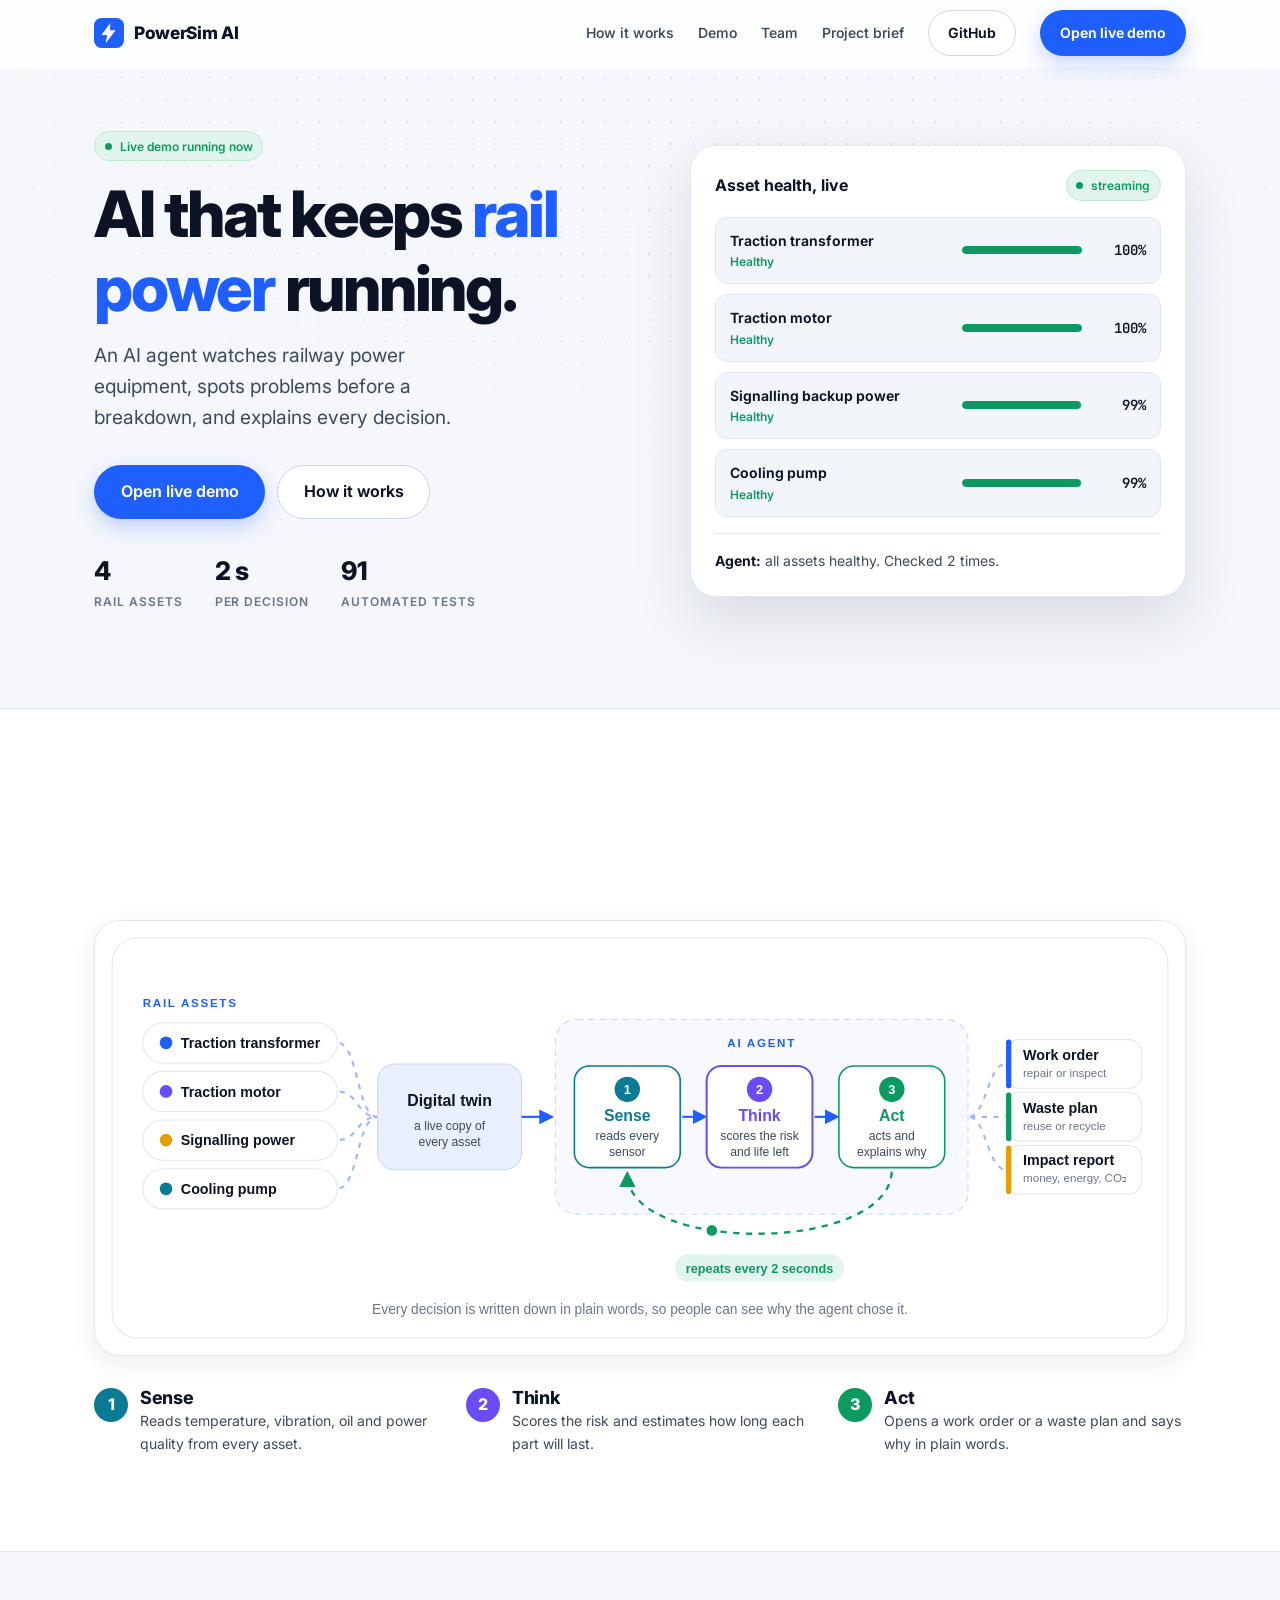
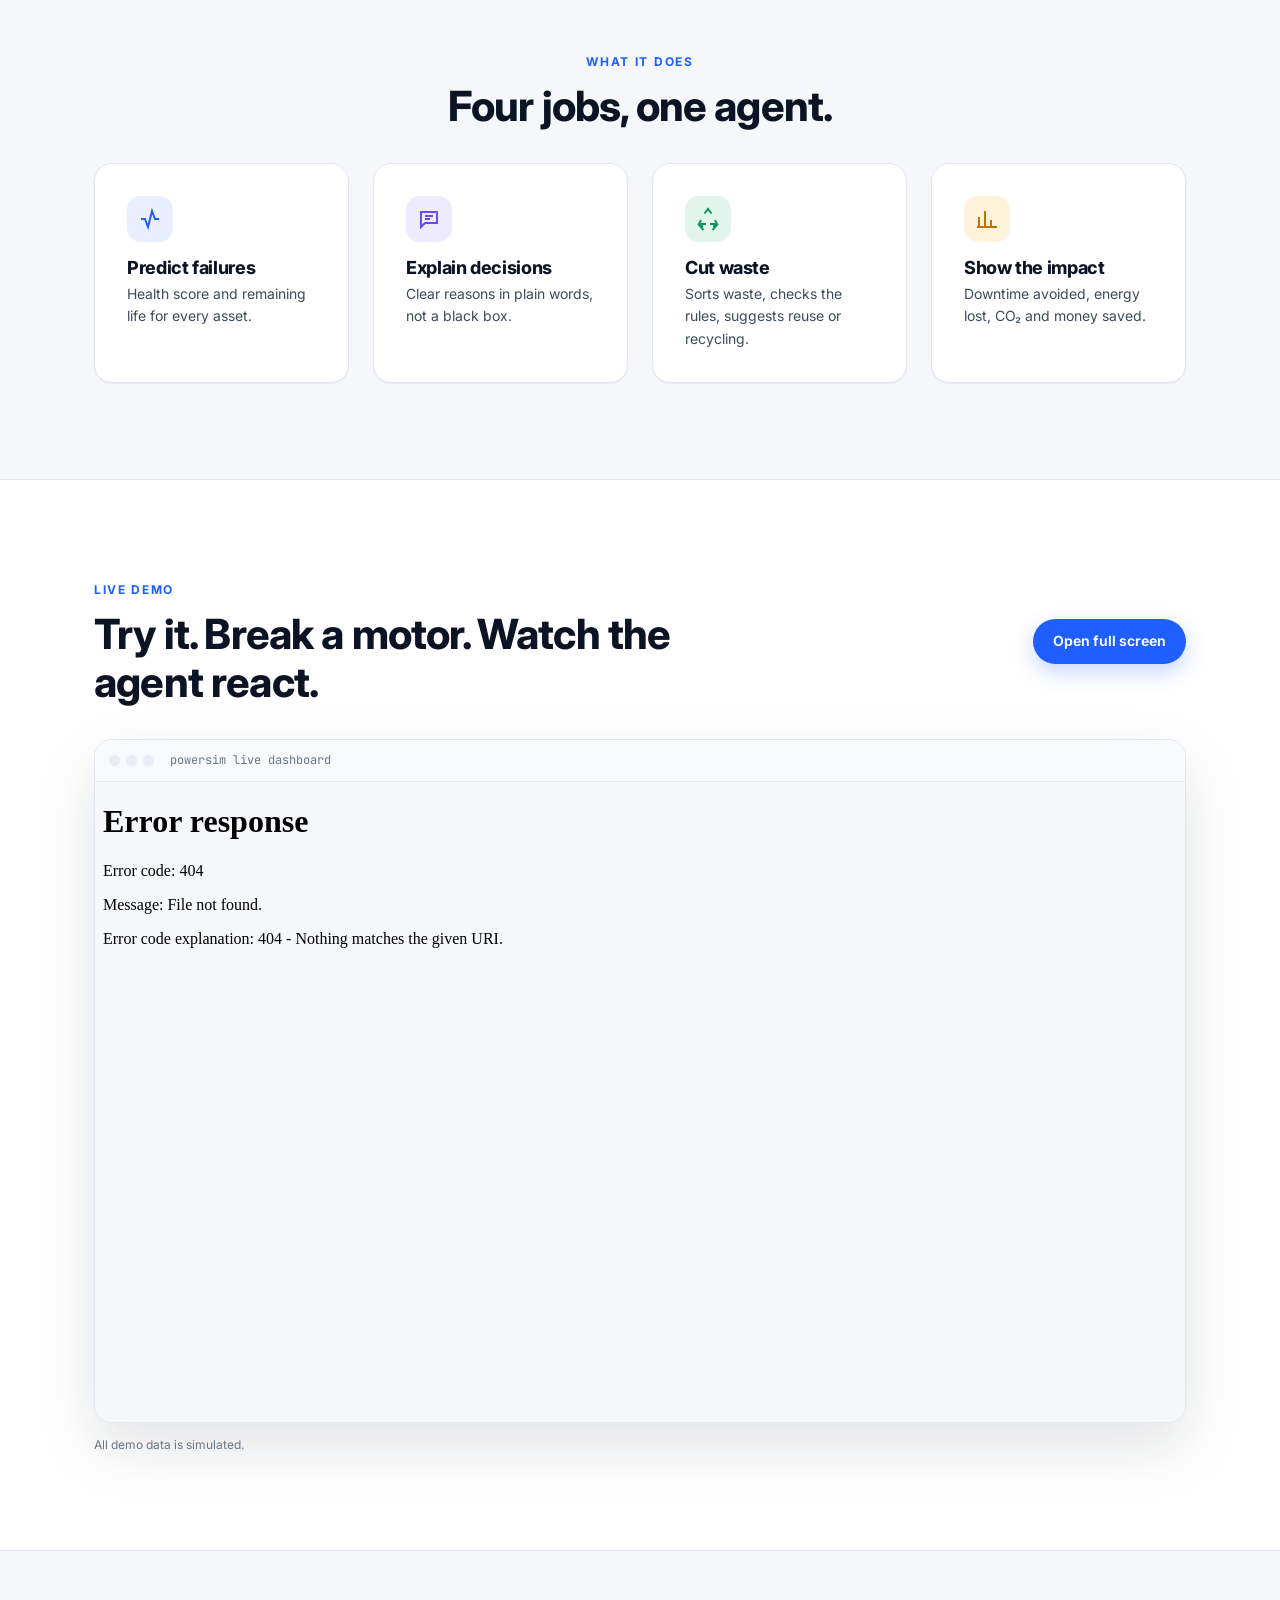
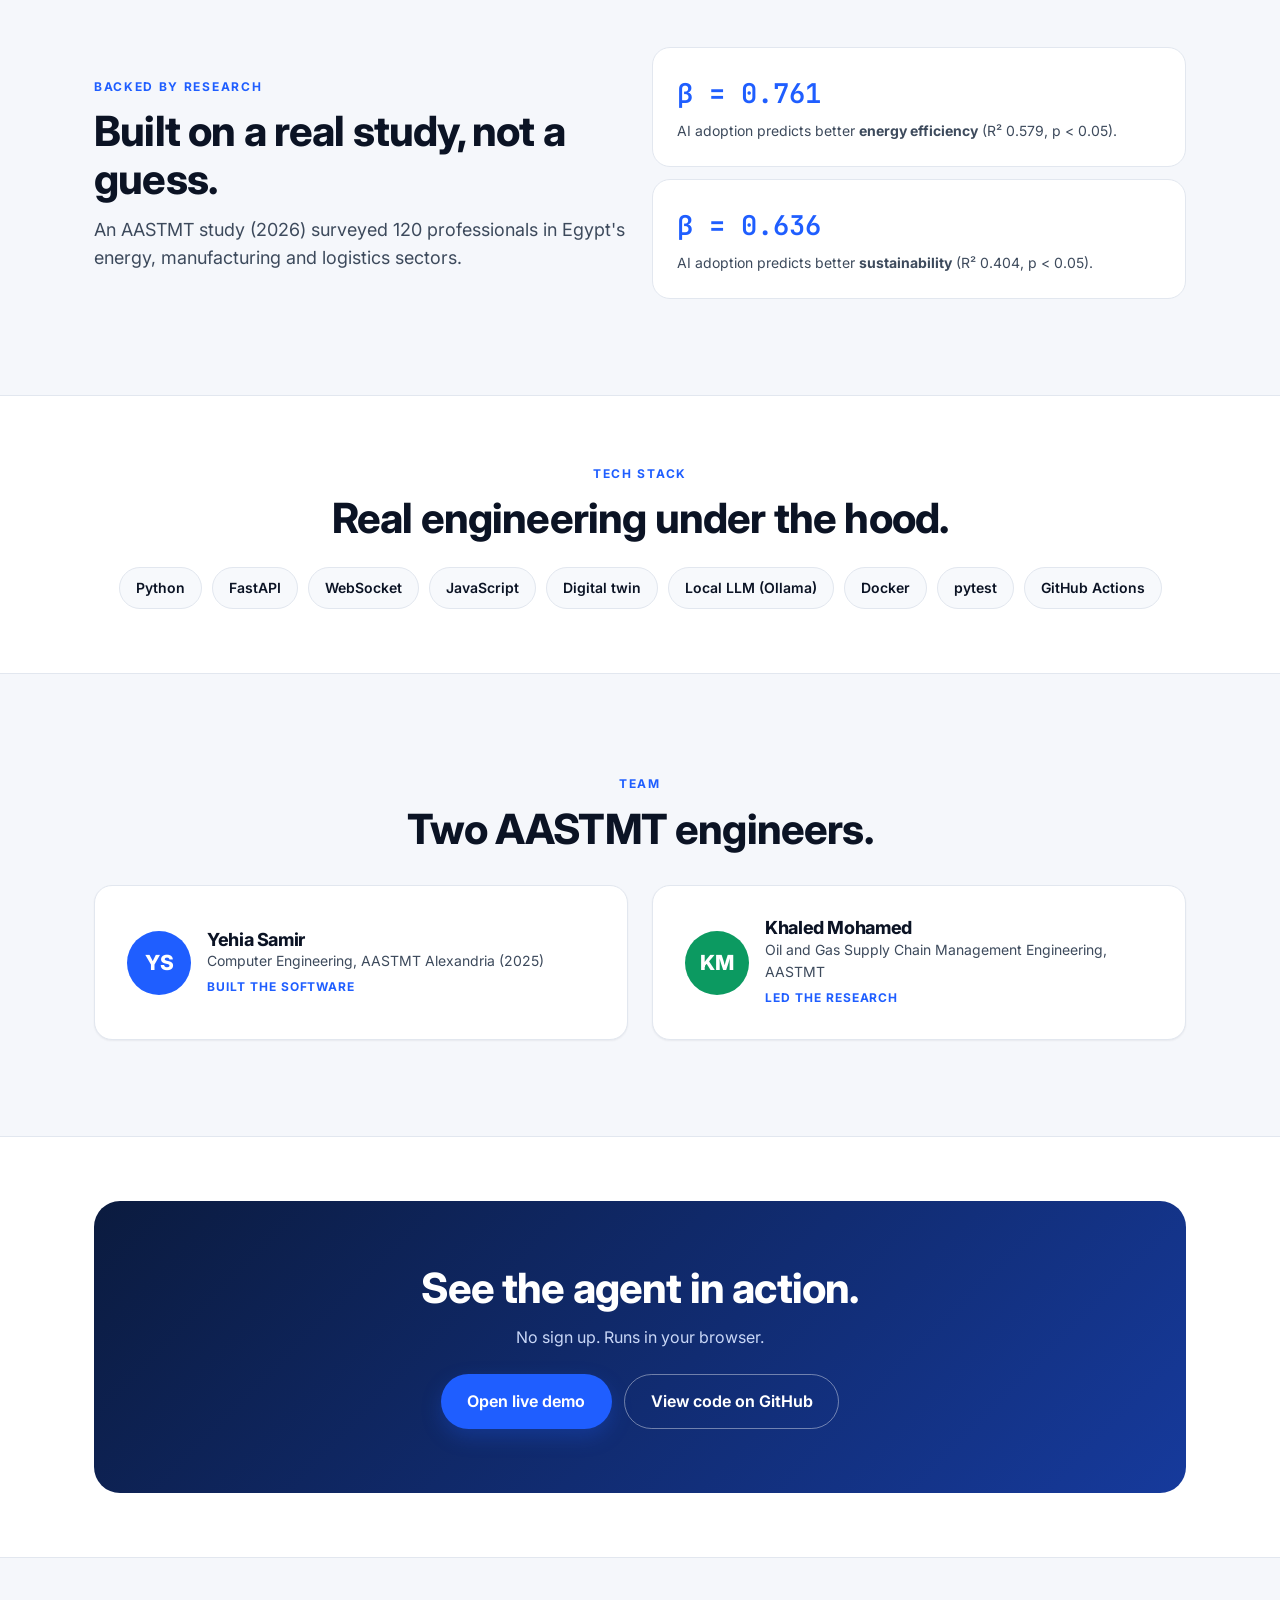
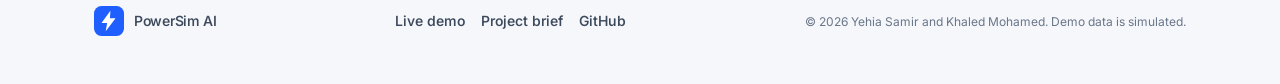
==== commit c6425630: "feat(site): remove the summit section from the home page Drop the Built for modern rail section, its" ====
--- a/public/index.html
+++ b/public/index.html
@@ -73,17 +73,6 @@
     .step h3 { font-size: var(--fs-md); }
     .step p { font-size: var(--fs-sm); margin-top: 2px; }
 
-    /* Summit */
-    .summit-head { display: flex; justify-content: space-between; align-items: flex-end; gap: var(--s-5); flex-wrap: wrap; }
-    .event { display: inline-flex; align-items: center; gap: 10px; padding: 10px 16px; border-radius: var(--r-md); background: var(--accent-dim); color: var(--navy); font-size: var(--fs-sm); font-weight: 600; }
-    .session { position: relative; overflow: hidden; }
-    .session .tag { font-size: var(--fs-xs); font-weight: 700; letter-spacing: .1em; text-transform: uppercase; color: var(--accent); }
-    .session h3 { font-size: 1.3rem; margin: 8px 0 var(--s-4); max-width: 26ch; }
-    .session ul { list-style: none; display: flex; flex-direction: column; gap: 12px; }
-    .session li { display: flex; gap: 10px; align-items: flex-start; font-size: var(--fs-sm); color: var(--text-1); }
-    .tick { flex: none; width: 22px; height: 22px; border-radius: 50%; display: grid; place-items: center; background: var(--ok-dim); color: var(--ok); font-size: 13px; font-weight: 800; margin-top: 1px; }
-    .session .icon { position: absolute; right: -10px; top: -10px; opacity: .08; width: 150px; height: 150px; }
-
     /* Features */
     .feat .ic { width: 46px; height: 46px; border-radius: 14px; display: grid; place-items: center; margin-bottom: var(--s-4); }
     .feat .ic svg { width: 24px; height: 24px; }
@@ -104,7 +93,7 @@
 
     /* Stack */
     .stack-list { display: flex; flex-wrap: wrap; gap: 10px; justify-content: center; margin-top: var(--s-5); }
-    .stack-list span { padding: 9px 16px; border-radius: var(--r-pill); background: var(--bg-1); border: 1px solid var(--border); font-size: var(--fs-sm); font-weight: 600; color: var(--text-0); }
+    .stack-list span { padding: 9px 16px; border-radius: var(--r-pill); background: var(--surface-2); border: 1px solid var(--border); font-size: var(--fs-sm); font-weight: 600; color: var(--text-0); }
 
     /* Team */
     .person { display: flex; gap: var(--s-4); align-items: center; }
@@ -118,7 +107,7 @@
     .cta h2 { color: #fff; font-size: var(--fs-2xl); }
     .cta p { color: #c9d7f7; margin-top: var(--s-3); }
     .cta .btn-ghost { background: transparent; color: #fff; border-color: rgba(255,255,255,.4); }
-    .footer { padding: var(--s-7) 0; border-top: 1px solid var(--border); background: var(--bg-1); }
+    .footer { padding: var(--s-7) 0; background: var(--bg-0); }
     .footer-row { display: flex; justify-content: space-between; align-items: center; gap: var(--s-5); flex-wrap: wrap; }
     .footer a { color: var(--text-1); font-size: var(--fs-sm); font-weight: 550; }
     .footer a:hover { color: var(--accent); }
@@ -144,7 +133,6 @@
       </a>
       <div class="nav-links" data-nav-links>
         <a class="link" href="#how">How it works</a>
-        <a class="link" href="#rail">Rail</a>
         <a class="link" href="#demo">Demo</a>
         <a class="link" href="#team">Team</a>
         <a class="link" href="/pitch">Project brief</a>
@@ -210,49 +198,8 @@
     </div>
   </section>
 
-  <!-- RAIL / SUMMIT -->
-  <section class="section" id="rail">
-    <div class="container">
-      <div class="summit-head">
-        <div>
-          <p class="eyebrow reveal">Built for modern rail</p>
-          <h2 class="section-title reveal">Two summit topics. One working project.</h2>
-          <p class="section-lead reveal">PowerSim AI connects directly to two sessions at the Siemens Talk Students' Summit 2026.</p>
-        </div>
-        <div class="event reveal">
-          <svg width="18" height="18" viewBox="0 0 24 24" fill="none" stroke="currentColor" stroke-width="2"><rect x="3" y="4" width="18" height="17" rx="3"/><path d="M8 2v4M16 2v4M3 10h18"/></svg>
-          15 October 2026 · Bibliotheca Alexandrina
-        </div>
-      </div>
-
-      <div class="grid grid-2" style="margin-top:var(--s-6)">
-        <div class="card session reveal">
-          <svg class="icon" viewBox="0 0 24 24" fill="none" stroke="#1f5eff" stroke-width="1.5"><path d="M4 21 9 3M20 21 15 3M6 15h12M7.5 9h9"/></svg>
-          <div class="tag">Session 1</div>
-          <h3>Modern Railway Infrastructure: Smart Signalling and Electrification</h3>
-          <ul>
-            <li><span class="tick">✓</span>Monitors the electrification chain: traction transformer, traction motor and cooling.</li>
-            <li><span class="tick">✓</span>Watches the backup power that keeps signalling safe.</li>
-            <li><span class="tick">✓</span>Predicts failures before they stop trains.</li>
-          </ul>
-        </div>
-        <div class="card session reveal d1">
-          <svg class="icon" viewBox="0 0 24 24" fill="none" stroke="#0c9a61" stroke-width="1.5"><path d="M13 2 3 14h9l-1 8 10-12h-9z"/></svg>
-          <div class="tag" style="color:var(--ok)">Session 2</div>
-          <h3>Renewable Energy Markets: Grid Integration and Stability</h3>
-          <ul>
-            <li><span class="tick">✓</span>Tracks power factor and voltage drift across the network.</li>
-            <li><span class="tick">✓</span>Shows energy lost to worn equipment, in kWh and CO₂.</li>
-            <li><span class="tick">✓</span>Turns savings into one clear sustainability score.</li>
-          </ul>
-        </div>
-      </div>
-      <p class="note reveal" style="margin-top:var(--s-4)">AASTMT is an academic partner of the summit. PowerSim AI is an independent student project and is not affiliated with or endorsed by Siemens.</p>
-    </div>
-  </section>
-
   <!-- FEATURES -->
-  <section class="section section--white">
+  <section class="section">
     <div class="container">
       <div style="text-align:center">
         <p class="eyebrow reveal">What it does</p>
@@ -280,7 +227,7 @@
   </section>
 
   <!-- DEMO -->
-  <section class="section" id="demo">
+  <section class="section section--white" id="demo">
     <div class="container">
       <div class="row between wrap gap-4">
         <div>
@@ -298,7 +245,7 @@
   </section>
 
   <!-- RESEARCH -->
-  <section class="section section--white" id="research">
+  <section class="section" id="research">
     <div class="container">
       <div class="grid grid-2" style="align-items:center">
         <div>
@@ -315,7 +262,7 @@
   </section>
 
   <!-- STACK -->
-  <section class="section section--tight">
+  <section class="section section--tight section--white">
     <div class="container" style="text-align:center">
       <p class="eyebrow reveal">Tech stack</p>
       <h2 class="section-title center-text reveal">Real engineering under the hood.</h2>
@@ -326,7 +273,7 @@
   </section>
 
   <!-- TEAM -->
-  <section class="section section--white" id="team">
+  <section class="section" id="team">
     <div class="container">
       <div style="text-align:center">
         <p class="eyebrow reveal">Team</p>
@@ -354,7 +301,7 @@
   </section>
 
   <!-- CTA -->
-  <section class="section section--tight">
+  <section class="section section--tight section--white">
     <div class="container">
       <div class="cta reveal">
         <h2>See the agent in action.</h2>
